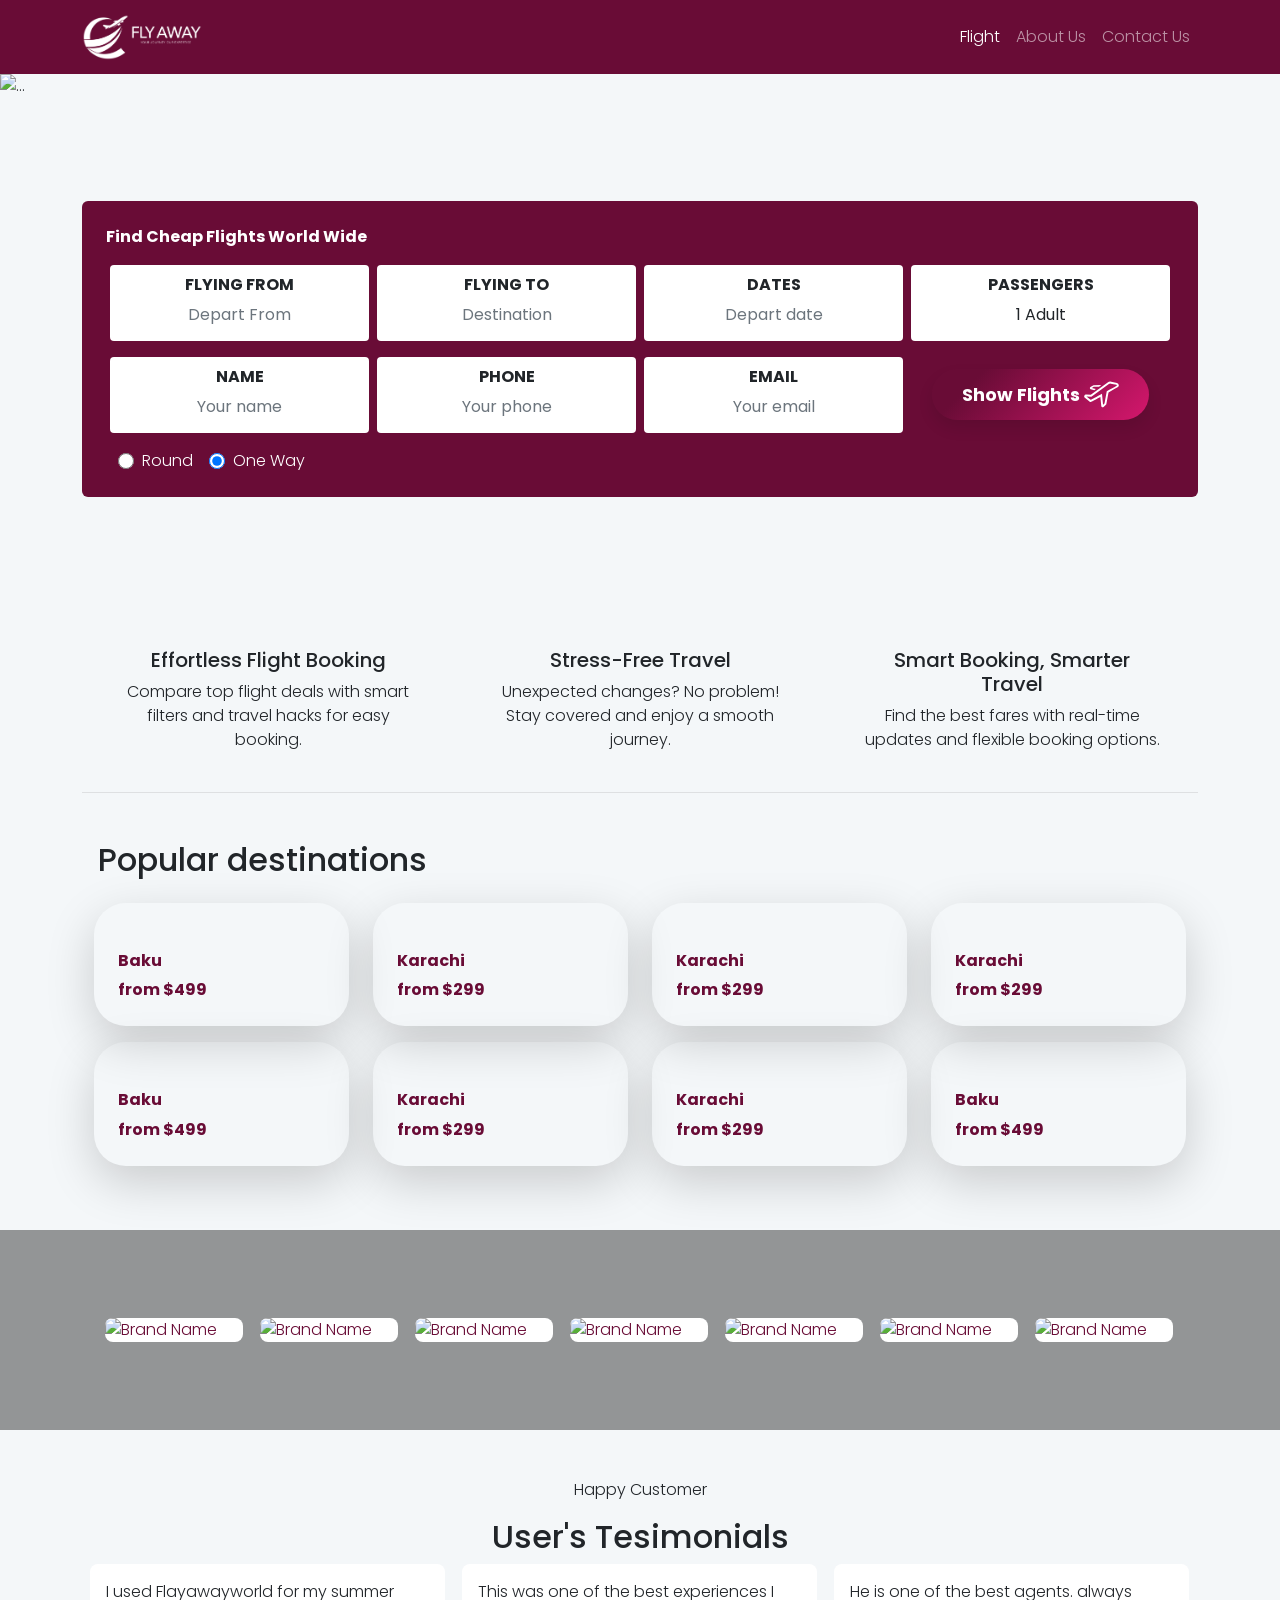
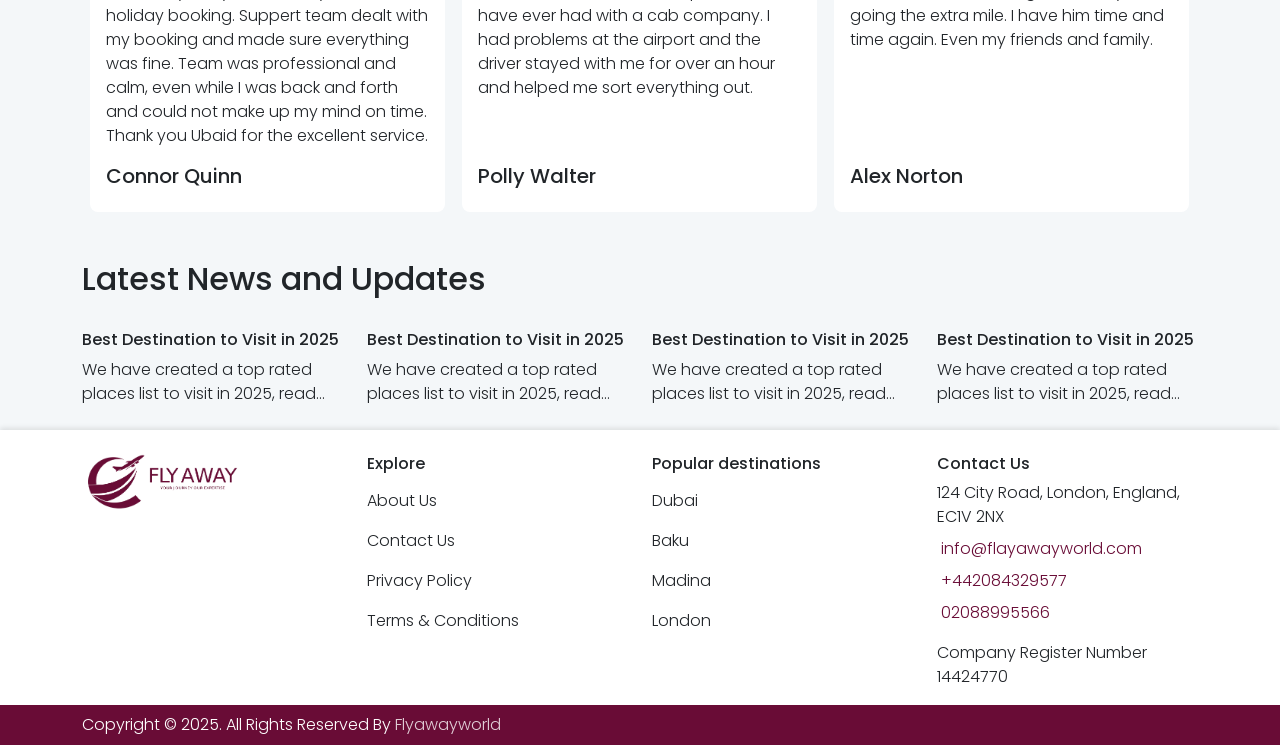
==== flyaway/index.html @ 2d6ff4a3 "changes" ====
<!DOCTYPE html>
<html lang="en">

<head>
    <title>FlayAwayWorld</title>
    <meta charset="utf-8">
    <meta name="viewport" content="width=device-width, initial-scale=1">
    <link rel="preconnect" href="https://fonts.googleapis.com">
    <link rel="preconnect" href="https://fonts.gstatic.com" crossorigin>
    <link rel="shortcut icon" href="front/images/favicon.png" type="image/x-icon">
    <!-- <link
        href="https://fonts.googleapis.com/css2?family=Roboto:ital,wght@0,100;0,300;0,400;0,500;0,700;0,900;1,100;1,300;1,400;1,500;1,700;1,900&display=swap"
        rel="stylesheet"> -->
    <link
        href="https://fonts.googleapis.com/css2?family=Poppins:ital,wght@0,100;0,200;0,300;0,400;0,500;0,600;0,700;0,800;0,900;1,100;1,200;1,300;1,400;1,500;1,600;1,700;1,800;1,900&display=swap"
        rel="stylesheet">
    <link rel="stylesheet" href="front/css/bootstrap.min.css">
    <link rel="stylesheet" href="front/owlcarousel/assets/owl.carousel.min.css">
    <link rel="stylesheet" href="front/owlcarousel/assets/owl.theme.default.min.css">
    <script src="front/js/bootstrap.bundle.min.js"></script>
    <script src="https://ajax.googleapis.com/ajax/libs/jquery/3.6.0/jquery.min.js"></script>
    <script src="front/js/custom.js"></script>
    <script src="https://kit.fontawesome.com/a59ab3dbeb.js" crossorigin="anonymous"></script>
    <link rel="stylesheet" href="front/css/style.css">
</head>

<body>
    <header>
        <div class="container-lg">
            <nav class="navbar navbar-expand-lg navbar-dark">
                <a class="navbar-brand" href="index.html"><img src="front/images/flyaway-filled.png" alt=""
                        class="img-fluid site-logo"></a>
                <button class="navbar-toggler" type="button" data-bs-toggle="collapse"
                    data-bs-target="#navbarSupportedContent" aria-controls="navbarSupportedContent"
                    aria-expanded="false" aria-label="Toggle navigation">
                    <span class="navbar-toggler-icon"></span>
                </button>
                <div class="collapse navbar-collapse" id="navbarSupportedContent">
                    <ul class="navbar-nav ms-auto mb-2 mb-lg-0">
                        <li class="nav-item">
                            <a class="nav-link active" aria-current="page" href="#">Flight</a>
                        </li>
                        <li class="nav-item">
                            <a class="nav-link" href="#">About Us</a>
                        </li>
                        <li class="nav-item">
                            <a class="nav-link" href="#">Contact Us</a>
                        </li>
                </div>
            </nav>
        </div>
    </header>
    <div class="position-relative">
        <div id="carouselHomeHead" class="carousel slide carousel-fade" data-bs-ride="carousel">
            <div class="carousel-inner">
                <div class="carousel-item active" data-bs-interval="1000">
                    <img src="https://www.galaxytravelandtours.co.uk/frontend_assets_new/img/slider/slider_bg03.jpg"
                        class="" alt="...">
                </div>
                <div class="carousel-item" data-bs-interval="1000">
                    <img src="https://www.galaxytravelandtours.co.uk/frontend_assets_new/img/slider/slider_bg01.jpg"
                        class="" alt="...">
                </div>
                <div class="carousel-item" data-bs-interval="1000">
                    <img src="https://www.galaxytravelandtours.co.uk/frontend_assets_new/img/slider/slider_bg03.jpg"
                        class="" alt="...">
                </div>
            </div>
        </div>
        <div class="flightSearch position-absolute">
            <div class="container-lg">
                <div class="flight-searchForm p-md-4 p-2 rounded">
                    <p class="text-white fw-bold">
                        Find Cheap Flights World Wide</p>
                    <form action="" class="mb-0">
                        <div class="row mx-0">
                            <div class="col-md-3 col-sm-6 px-1 mb-3">
                                <div class="form-element py-md-2 p-0 bg-white rounded-1 position-relative">
                                    <label for="" class="text-center fw-bold d-md-block d-none">FLYING FROM
                                    </label>
                                    <input type="text" class="form-control text-center" id="departFrom"
                                        autocomplete="off" placeholder="Depart From">
                                    <div id="departFromlocation"
                                        class="selectLocation position-absolute w-100 p-2 bg-light rounded"
                                        style="display: none;">
                                        <ul class="list-unstyled border mb-0">
                                            <li class="bg-white border-bottom p-1">
                                                London
                                            </li>
                                            <li class="bg-white border-bottom p-1">
                                                London
                                            </li>
                                            <li class="bg-white border-bottom p-1">
                                                London
                                            </li>
                                            <li class="bg-white border-bottom p-1">
                                                London
                                            </li>
                                            <li class="bg-white border-bottom p-1">
                                                London
                                            </li>
                                        </ul>
                                    </div>
                                </div>
                            </div>
                            <div class="col-md-3 col-sm-6 px-1 mb-3">
                                <div class="form-element py-md-2 p-0 bg-white rounded-1 position-relative">
                                    <label for="" class="text-center fw-bold d-md-block d-none">FLYING TO
                                    </label>
                                    <input type="text" class="form-control text-center" id="flyTo" autocomplete="off"
                                        placeholder="Destination">
                                    <div id="flyTolocation"
                                        class="selectLocation position-absolute w-100 p-2 bg-light rounded"
                                        style="display: none;">
                                        <ul class="list-unstyled border mb-0">
                                            <li class="bg-white border-bottom p-1">
                                                London
                                            </li>
                                            <li class="bg-white border-bottom p-1">
                                                London
                                            </li>
                                            <li class="bg-white border-bottom p-1">
                                                London
                                            </li>
                                            <li class="bg-white border-bottom p-1">
                                                London
                                            </li>
                                            <li class="bg-white border-bottom p-1">
                                                London
                                            </li>
                                        </ul>
                                    </div>
                                </div>
                            </div>
                            <div class="col-md-3 col-sm-6 px-1 mb-3">
                                <div class="form-element py-md-2 p-0 bg-white rounded-1">
                                    <label for="" class="text-center fw-bold d-md-block d-none">DATES
                                    </label>
                                    <div class="row mx-0 flex-nowrap">
                                        <div class="col px-1">
                                            <input type="text" id="departDate" onfocus="(this.type='date')"
                                                onblur="(this.type='text')" class="form-control text-center"
                                                placeholder="Depart date">
                                        </div>
                                        <div class="col px-1" id="returnDateContainer" style="display: block;">
                                            <input type="text" id="returnDate" onfocus="(this.type='date')"
                                                onblur="(this.type='text')" class="form-control text-center"
                                                placeholder="Return date">
                                        </div>
                                    </div>
                                </div>
                            </div>
                            <div class="col-md-3 col-sm-6 px-1 mb-3">
                                <div class="form-element py-md-2 p-0 bg-white rounded-1 position-relative pessanger">
                                    <label for="" class="text-center fw-bold d-md-block d-none">PASSENGERS</label>
                                    <input type="text" value="1 Adult" readonly class="form-control text-center"
                                        id="totalPessanger">
                                    <div class="pessangerSelect bg-light position-absolute w-100 p-2"
                                        style="display: none;">
                                        <div class="row mx-0">
                                            <div class="col px-1">
                                                <div class="adultSelect border p-1 bg-white">
                                                    <label for="selectAdult" id="adultLabel">Adult</label>
                                                    <select name="selectAdult" id="selectAdult"
                                                        class="form-select lh-1 p-0">
                                                        <option value="1" selected>1</option>
                                                        <option value="2">2</option>
                                                        <option value="3">3</option>
                                                        <option value="4">4</option>
                                                        <option value="5">5</option>
                                                        <option value="6">6</option>
                                                        <option value="7">7</option>
                                                    </select>
                                                </div>
                                            </div>
                                            <div class="col px-1">
                                                <div class="childSelect border p-1 bg-white">
                                                    <label for="">Child</label>
                                                    <select name="" id="selectChild" class="form-select lh-1 p-0">
                                                        <option value="0" selected>0</option>
                                                        <option value="1">1</option>
                                                        <option value="2">2</option>
                                                        <option value="3">3</option>
                                                        <option value="4">4</option>
                                                        <option value="5">5</option>
                                                        <option value="6">6</option>
                                                    </select>
                                                </div>
                                            </div>
                                            <div class="col px-1">
                                                <div class="infantSelect border p-1 bg-white">
                                                    <label for="">Infant</label>
                                                    <select name="" id="selectInfant" class="form-select lh-1 p-0">
                                                        <option value="0" selected>0</option>
                                                        <option value="1">1</option>
                                                        <option value="2">2</option>
                                                        <option value="3">3</option>
                                                        <option value="4">4</option>
                                                        <option value="5">5</option>
                                                        <option value="6">6</option>
                                                    </select>
                                                </div>
                                            </div>
                                        </div>
                                        <div class="d-flex justify-content-end mt-1">
                                            <button type="button" class="btn btn-info me-1 py-1"
                                                id="setPessanger">Submit</button>
                                            <button type="button" class="btn btn-info py-1"
                                                id="pessangerClose">Cancel</button>
                                        </div>
                                    </div>
                                </div>
                            </div>
                            <div class="col-md-3 col-sm-6 px-1 mb-3">
                                <div class="form-element py-md-2 p-0 bg-white rounded-1">
                                    <label for="" class="text-center fw-bold d-md-block d-none">NAME
                                    </label>
                                    <input type="text" class="form-control text-center" placeholder="Your name">
                                </div>
                            </div>
                            <div class="col-md-3 col-sm-6 px-1 mb-3">
                                <div class="form-element py-md-2 p-0 bg-white rounded-1">
                                    <label for="" class="text-center fw-bold d-md-block d-none">PHONE
                                    </label>
                                    <input type="text" class="form-control text-center" placeholder="Your phone">
                                </div>
                            </div>
                            <div class="col-md-3 col-sm-6 px-1 mb-3">
                                <div class="form-element py-md-2 p-0 bg-white rounded-1">
                                    <label for="" class="text-center fw-bold d-md-block d-none">EMAIL
                                    </label>
                                    <input type="email" class="form-control text-center" placeholder="Your email">
                                </div>
                            </div>
                            <div class="col-md-3 col-sm-6 order-sm-0 order-last">
                                <div
                                    class="form-element d-flex justify-content-center align-items-center h-100 pb-sm-3">
                                    <button type="button" class="btn btn-lg btn-info search-flight-btn">Show Flights
                                        <span class="ms-1">
                                            <svg fill="#ffffff" viewBox="0 0 36 36" width="35" height="35" version="1.1"
                                                preserveAspectRatio="xMidYMid meet" xmlns="http://www.w3.org/2000/svg"
                                                xmlns:xlink="http://www.w3.org/1999/xlink" stroke="#ffffff"
                                                stroke-width="0.00036">
                                                <g id="SVGRepo_bgCarrier" stroke-width="0"></g>
                                                <g id="SVGRepo_tracerCarrier" stroke-linecap="round"
                                                    stroke-linejoin="round">
                                                </g>
                                                <g id="SVGRepo_iconCarrier">
                                                    <title>plane-line</title>
                                                    <path class="clr-i-outline clr-i-outline-path-1"
                                                        d="M35.77,8.16a2.43,2.43,0,0,0-1.9-2L28,4.87a4.5,4.5,0,0,0-3.65.79L7,18.3,2.14,18.1A1.86,1.86,0,0,0,.91,21.41l5,3.93c.6.73,1,.59,10.93-4.82l.93,9.42a1.36,1.36,0,0,0,.85,1.18,1.43,1.43,0,0,0,.54.1,1.54,1.54,0,0,0,1-.41l2.39-2.18a1.52,1.52,0,0,0,.46-.83L25.2,15.9c3.57-2,6.95-3.88,9.36-5.25A2.43,2.43,0,0,0,35.77,8.16Zm-2.2.75c-2.5,1.42-6,3.41-9.76,5.47l-.41.23L21.07,27.28l-1.47,1.34L18.5,17.32,17.17,18C10,22,7.61,23.16,6.79,23.52l-4.3-3.41,5.08.22,18-13.06a2.51,2.51,0,0,1,2-.45l5.85,1.26a.43.43,0,0,1,.35.37A.42.42,0,0,1,33.57,8.91Z">
                                                    </path>
                                                    <path class="clr-i-outline clr-i-outline-path-2"
                                                        d="M7,12.54l3.56,1,1.64-1.19-4-1.16L10,10.09l5.47-.16,2.3-1.67L10,8.5a1.25,1.25,0,0,0-.7.17L6.67,10.2A1.28,1.28,0,0,0,7,12.54Z">
                                                    </path>
                                                    <rect x="0" y="0" width="36" height="36" fill-opacity="0">
                                                    </rect>
                                                </g>
                                            </svg>
                                        </span></button>
                                </div>
                            </div>
                            <div class="col-12 d-flex mb-sm-0 mb-3 justify-content-between">
                                <div class="trip text-white d-flex">
                                    <div class="round me-3">
                                        <input type="radio" name="trip" id="round" value="round">
                                        <label for="round" class="ms-1">Round</label>
                                    </div>
                                    <div class="oneway">
                                        <input type="radio" name="trip" id="oneway" value="oneway" checked>
                                        <label for="oneway" class="ms-1">One Way</label>
                                    </div>
                                </div>
                            </div>
                        </div>
                    </form>
                </div>
            </div>
        </div>
    </div>
    <div class="container-lg">
        <div class="ourValues mb-4">
            <div class="row mx-0 justify-content-center">
                <div class="col-md-4 col-sm-6">
                    <div class="px-4 text-center">
                        <img src="https://images.skypicker.com/?image=https%3A%2F%2Fimages.kiwi.com%2Fsearch%2Fusps%2Ftrust.png%3Fv2&width=320&height=216"
                            alt="" class="img-fluid">
                        <h5>
                            Effortless Flight Booking
                        </h5>
                        <p>
                            Compare top flight deals with smart filters and travel hacks for easy booking.
                        </p>
                    </div>
                </div>
                <div class="col-md-4 col-sm-6">
                    <div class="px-4 text-center">
                        <img src="https://images.skypicker.com/?image=https%3A%2F%2Fimages.kiwi.com%2Fsearch%2Fusps%2Fguarantee.png%3Fv2&width=320&height=216"
                            alt="" class="img-fluid">
                        <h5>
                            Stress-Free Travel
                        </h5>
                        <p>
                            Unexpected changes? No problem! Stay covered and enjoy a smooth journey.
                        </p>
                    </div>
                </div>
                <div class="col-md-4 col-sm-6">
                    <div class="px-4 text-center">
                        <img src="https://images.skypicker.com/?image=https%3A%2F%2Fimages.kiwi.com%2Fsearch%2Fusps%2Ftrust.png%3Fv2&width=320&height=216"
                            alt="" class="img-fluid">
                        <h5>
                            Smart Booking, Smarter Travel
                        </h5>
                        <p>
                            Find the best fares with real-time updates and flexible booking options.
                        </p>
                    </div>
                </div>

            </div>
        </div>
        <hr class="dividor">
        <div class="popularDest my-5">
            <h2 class="mb-4 ms-3">
                Popular destinations
            </h2>
            <div class="row mx-0">
                <div class="col-md-3 mb-3">
                    <a href="">
                        <div class="popularDestCard shadow-lg rounded-5 p-2">
                            <div class="popularCardInner">
                                <div class="">
                                    <img src="https://www.kayak.com/rimg/dimg/4d/5a/a25ec4ac-city-33415-16510f7e605.jpg?crop=true&height=512"
                                        alt="" class="img-fluid rounded-5">
                                </div>
                                <div class="destName m-3 d-flex justify-content-between align-items-center">
                                    <div>
                                        <h6 class="fw-bold">
                                            Baku
                                        </h6>
                                        <div class="fromFare fw-bold">
                                            <span>
                                                from $499
                                            </span>
                                        </div>
                                    </div>
                                    <span>
                                        <i class="fa-classic fa-solid fa-chevron-right fa-fw"></i>
                                    </span>
                                </div>
                            </div>
                        </div>
                    </a>
                </div>
                <div class="col-md-3 mb-3">
                    <a href="">
                        <div class="popularDestCard shadow-lg rounded-5 p-2">
                            <div class="popularCardInner">
                                <div class="">
                                    <img src="https://www.kayak.com/rimg/dimg/29/6a/9511b05e-city-10828-1655c9680af.jpg?crop=true&height=512"
                                        alt="" class="img-fluid rounded-5">
                                </div>
                                <div class="destName m-3 d-flex justify-content-between align-items-center">
                                    <div>
                                        <h6 class="fw-bold">
                                            Karachi
                                        </h6>
                                        <div class="fromFare fw-bold">
                                            <span>
                                                from $299
                                            </span>
                                        </div>
                                    </div>
                                    <span>
                                        <i class="fa-classic fa-solid fa-chevron-right fa-fw"></i>
                                    </span>
                                </div>
                            </div>
                        </div>
                    </a>
                </div>
                <div class="col-md-3 mb-3">
                    <a href="">
                        <div class="popularDestCard shadow-lg rounded-5 p-2">
                            <div class="popularCardInner">
                                <div class="">
                                    <img src="https://www.kayak.com/rimg/dimg/29/6a/9511b05e-city-10828-1655c9680af.jpg?crop=true&height=512"
                                        alt="" class="img-fluid rounded-5">
                                </div>
                                <div class="destName m-3 d-flex justify-content-between align-items-center">
                                    <div>
                                        <h6 class="fw-bold">
                                            Karachi
                                        </h6>
                                        <div class="fromFare fw-bold">
                                            <span>
                                                from $299
                                            </span>
                                        </div>
                                    </div>
                                    <span>
                                        <i class="fa-classic fa-solid fa-chevron-right fa-fw"></i>
                                    </span>
                                </div>
                            </div>
                        </div>
                    </a>
                </div>
                <div class="col-md-3 mb-3">
                    <a href="">
                        <div class="popularDestCard shadow-lg rounded-5 p-2">
                            <div class="popularCardInner">
                                <div class="">
                                    <img src="https://www.kayak.com/rimg/dimg/29/6a/9511b05e-city-10828-1655c9680af.jpg?crop=true&height=512"
                                        alt="" class="img-fluid rounded-5">
                                </div>
                                <div class="destName m-3 d-flex justify-content-between align-items-center">
                                    <div>
                                        <h6 class="fw-bold">
                                            Karachi
                                        </h6>
                                        <div class="fromFare fw-bold">
                                            <span>
                                                from $299
                                            </span>
                                        </div>
                                    </div>
                                    <span>
                                        <i class="fa-classic fa-solid fa-chevron-right fa-fw"></i>
                                    </span>
                                </div>
                            </div>
                        </div>
                    </a>
                </div>
                <div class="col-md-3 mb-3">
                    <a href="">
                        <div class="popularDestCard shadow-lg rounded-5 p-2">
                            <div class="popularCardInner">
                                <div class="">
                                    <img src="https://www.kayak.com/rimg/dimg/4d/5a/a25ec4ac-city-33415-16510f7e605.jpg?crop=true&height=512"
                                        alt="" class="img-fluid rounded-5">
                                </div>
                                <div class="destName m-3 d-flex justify-content-between align-items-center">
                                    <div>
                                        <h6 class="fw-bold">
                                            Baku
                                        </h6>
                                        <div class="fromFare fw-bold">
                                            <span>
                                                from $499
                                            </span>
                                        </div>
                                    </div>
                                    <span>
                                        <i class="fa-classic fa-solid fa-chevron-right fa-fw"></i>
                                    </span>
                                </div>
                            </div>
                        </div>
                    </a>
                </div>
                <div class="col-md-3 mb-3">
                    <a href="">
                        <div class="popularDestCard shadow-lg rounded-5 p-2">
                            <div class="popularCardInner">
                                <div class="">
                                    <img src="https://www.kayak.com/rimg/dimg/29/6a/9511b05e-city-10828-1655c9680af.jpg?crop=true&height=512"
                                        alt="" class="img-fluid rounded-5">
                                </div>
                                <div class="destName m-3 d-flex justify-content-between align-items-center">
                                    <div>
                                        <h6 class="fw-bold">
                                            Karachi
                                        </h6>
                                        <div class="fromFare fw-bold">
                                            <span>
                                                from $299
                                            </span>
                                        </div>
                                    </div>
                                    <span>
                                        <i class="fa-classic fa-solid fa-chevron-right fa-fw"></i>
                                    </span>
                                </div>
                            </div>
                        </div>
                    </a>
                </div>
                <div class="col-md-3 mb-3">
                    <a href="">
                        <div class="popularDestCard shadow-lg rounded-5 p-2">
                            <div class="popularCardInner">
                                <div class="">
                                    <img src="https://www.kayak.com/rimg/dimg/29/6a/9511b05e-city-10828-1655c9680af.jpg?crop=true&height=512"
                                        alt="" class="img-fluid rounded-5">
                                </div>
                                <div class="destName m-3 d-flex justify-content-between align-items-center">
                                    <div>
                                        <h6 class="fw-bold">
                                            Karachi
                                        </h6>
                                        <div class="fromFare fw-bold">
                                            <span>
                                                from $299
                                            </span>
                                        </div>
                                    </div>
                                    <span>
                                        <i class="fa-classic fa-solid fa-chevron-right fa-fw"></i>
                                    </span>
                                </div>
                            </div>
                        </div>
                    </a>
                </div>
                <div class="col-md-3 mb-3">
                    <a href="">
                        <div class="popularDestCard shadow-lg rounded-5 p-2">
                            <div class="popularCardInner">
                                <div class="">
                                    <img src="https://www.kayak.com/rimg/dimg/4d/5a/a25ec4ac-city-33415-16510f7e605.jpg?crop=true&height=512"
                                        alt="" class="img-fluid rounded-5">
                                </div>
                                <div class="destName m-3 d-flex justify-content-between align-items-center">
                                    <div>
                                        <h6 class="fw-bold">
                                            Baku
                                        </h6>
                                        <div class="fromFare fw-bold">
                                            <span>
                                                from $499
                                            </span>
                                        </div>
                                    </div>
                                    <span>
                                        <i class="fa-classic fa-solid fa-chevron-right fa-fw"></i>
                                    </span>
                                </div>
                            </div>
                        </div>
                    </a>
                </div>
            </div>
        </div>
    </div>
    <div class="topAirlines position-relative"
        style="background: url('https://www.galaxytravelandtours.co.uk/frontend_assets_new/img/bg/brand_bg.jpg') no-repeat center center;">
        <div class="overlay">
        </div>
        <div class="container-lg">
            <div id="airlineSlider" class="my-md-4 my-3">
                <div class="">
                    <div class="airline-slider owl-carousel d-flex flex-nowrap p-3">
                        <div class="airlineSlider-card mx-2">
                            <div class="airlineSlider-card-inner bg-white rounded-3">
                                <a href="javascript:;">
                                    <img src="https://www.galaxytravelandtours.co.uk/frontend_assets_new/img/brand/brand_img02.png"
                                        class="img-fluid rounded-3" alt="Brand Name">
                                </a>
                            </div>
                        </div>
                        <div class="airlineSlider-card mx-2">
                            <div class="airlineSlider-card-inner bg-white rounded-3">
                                <a href="javascript:;">
                                    <img src="https://www.galaxytravelandtours.co.uk/frontend_assets_new/img/brand/brand_img01.png"
                                        class="img-fluid rounded-3" alt="Brand Name">
                                </a>
                            </div>
                        </div>
                        <div class="airlineSlider-card mx-2">
                            <div class="airlineSlider-card-inner bg-white rounded-3">
                                <a href="javascript:;">
                                    <img src="https://www.galaxytravelandtours.co.uk/frontend_assets_new/img/brand/brand_img02.png"
                                        class="img-fluid rounded-3" alt="Brand Name">
                                </a>
                            </div>
                        </div>
                        <div class="airlineSlider-card mx-2">
                            <div class="airlineSlider-card-inner bg-white rounded-3">
                                <a href="javascript:;">
                                    <img src="https://www.galaxytravelandtours.co.uk/frontend_assets_new/img/brand/brand_img01.png"
                                        class="img-fluid rounded-3" alt="Brand Name">
                                </a>
                            </div>
                        </div>
                        <div class="airlineSlider-card mx-2">
                            <div class="airlineSlider-card-inner bg-white rounded-3">
                                <a href="javascript:;">
                                    <img src="https://www.galaxytravelandtours.co.uk/frontend_assets_new/img/brand/brand_img03.png"
                                        class="img-fluid rounded-3" alt="Brand Name">
                                </a>
                            </div>
                        </div>
                        <div class="airlineSlider-card mx-2">
                            <div class="airlineSlider-card-inner bg-white rounded-3">
                                <a href="javascript:;">
                                    <img src="https://www.galaxytravelandtours.co.uk/frontend_assets_new/img/brand/brand_img05.png"
                                        class="img-fluid rounded-3" alt="Brand Name">
                                </a>
                            </div>
                        </div>
                        <div class="airlineSlider-card mx-2">
                            <div class="airlineSlider-card-inner bg-white rounded-3">
                                <a href="javascript:;">
                                    <img src="https://www.galaxytravelandtours.co.uk/frontend_assets_new/img/brand/brand_img03.png"
                                        class="img-fluid rounded-3" alt="Brand Name">
                                </a>
                            </div>
                        </div>
                        <div class="airlineSlider-card mx-2">
                            <div class="airlineSlider-card-inner bg-white rounded-3">
                                <a href="javascript:;">
                                    <img src="https://www.galaxytravelandtours.co.uk/frontend_assets_new/img/brand/brand_img05.png"
                                        class="img-fluid rounded-3" alt="Brand Name">
                                </a>
                            </div>
                        </div>
                        <div class="airlineSlider-card mx-2">
                            <div class="airlineSlider-card-inner bg-white rounded-3">
                                <a href="javascript:;">
                                    <img src="https://www.galaxytravelandtours.co.uk/frontend_assets_new/img/brand/brand_img03.png"
                                        class="img-fluid rounded-3" alt="Brand Name">
                                </a>
                            </div>
                        </div>
                        <div class="airlineSlider-card mx-2">
                            <div class="airlineSlider-card-inner bg-white rounded-3">
                                <a href="javascript:;">
                                    <img src="https://www.galaxytravelandtours.co.uk/frontend_assets_new/img/brand/brand_img05.png"
                                        class="img-fluid rounded-3" alt="Brand Name">
                                </a>
                            </div>
                        </div>
                        <div class="airlineSlider-card mx-2">
                            <div class="airlineSlider-card-inner bg-white rounded-3">
                                <a href="javascript:;">
                                    <img src="https://www.galaxytravelandtours.co.uk/frontend_assets_new/img/brand/brand_img04.png"
                                        class="img-fluid rounded-3" alt="Brand Name">
                                </a>
                            </div>
                        </div>
                        <div class="airlineSlider-card mx-2">
                            <div class="airlineSlider-card-inner bg-white rounded-3">
                                <a href="javascript:;">
                                    <img src="https://www.galaxytravelandtours.co.uk/frontend_assets_new/img/brand/brand_img05.png"
                                        class="img-fluid rounded-3" alt="Brand Name">
                                </a>
                            </div>
                        </div>
                        <div class="airlineSlider-card mx-2">
                            <div class="airlineSlider-card-inner bg-white rounded-3">
                                <a href="javascript:;">
                                    <img src="https://www.galaxytravelandtours.co.uk/frontend_assets_new/img/brand/brand_img04.png"
                                        class="img-fluid rounded-3" alt="Brand Name">
                                </a>
                            </div>
                        </div>
                        <div class="airlineSlider-card mx-2">
                            <div class="airlineSlider-card-inner bg-white rounded-3">
                                <a href="javascript:;">
                                    <img src="https://www.galaxytravelandtours.co.uk/frontend_assets_new/img/brand/brand_img05.png"
                                        class="img-fluid rounded-3" alt="Brand Name">
                                </a>
                            </div>
                        </div>
                        <div class="airlineSlider-card mx-2">
                            <div class="airlineSlider-card-inner bg-white rounded-3">
                                <a href="javascript:;">
                                    <img src="https://www.galaxytravelandtours.co.uk/frontend_assets_new/img/brand/brand_img04.png"
                                        class="img-fluid rounded-3" alt="Brand Name">
                                </a>
                            </div>
                        </div>
                    </div>
                </div>
            </div>
        </div>
    </div>
    <div class="reviews my-5">
        <div class="container-lg">
            <div class="text-center">
                <p>Happy Customer</p>
                <h2>
                    User's Tesimonials
                </h2>
            </div>
            <div class="testimonial-slider owl-carousel owl-theme">
                <div class="testimoniaSlider-card mx-2">
                    <div class="testimonialSlider-card-inner p-3 bg-white rounded-3">
                        <div class="h-100">
                            <p>
                                I used Flayawayworld for my summer holiday booking. Suppert team dealt with my booking
                                and made sure everything was fine. Team was professional and calm, even while I was back
                                and forth and could not make up my mind on time.
                                Thank you Ubaid for the excellent service.
                            </p>
                            <h5>
                                Connor Quinn
                            </h5>
                        </div>
                    </div>
                </div>
                <div class="testimoniaSlider-card mx-2">
                    <div class="testimonialSlider-card-inner p-3 bg-white rounded-3">
                        <div class="h-100">
                            <p>
                                This was one of the best experiences I have ever had with a cab company. I had problems
                                at the airport and the driver stayed with me for over an hour and helped me sort
                                everything out.
                            </p>
                            <h5>
                                Polly Walter
                            </h5>
                        </div>
                    </div>
                </div>
                <div class="testimoniaSlider-card mx-2">
                    <div class="testimonialSlider-card-inner p-3 bg-white rounded-3">
                        <div class="h-100">
                            <p>
                                He is one of the best agents. always going the extra mile. I have him time and time
                                again. Even my friends and family.
                            </p>
                            <h5>
                                Alex Norton
                            </h5>
                        </div>
                    </div>
                </div>
            </div>
        </div>
    </div>
    <div class="blogs mt-5 mb-2">
        <div class="container-lg">
            <h2>
                Latest News and Updates
            </h2>
            <div class="row">
                <div class="col-md-3 col-sm-6">
                    <div class="blog-card">
                        <div class="blog-card-inner">
                            <div class="feature-img-sm"><img
                                    src="https://www.kayak.com/rimg/dimg/29/6a/9511b05e-city-10828-1655c9680af.jpg?crop=true&height=512"
                                    alt="" class="img-fluid mb-2"></div>
                            <div>
                                <h6>
                                    Best Destination to Visit in 2025
                                </h6>
                                <p class="blog-summery">
                                    We have created a top rated places list to visit in 2025, read the complete blog and
                                    plan your next holiday tour.
                                </p>
                            </div>
                        </div>
                    </div>
                </div>
                <div class="col-md-3 col-sm-6">
                    <div class="blog-card">
                        <div class="blog-card-inner">
                            <div class="feature-img-sm"><img
                                    src="https://www.kayak.com/rimg/dimg/29/6a/9511b05e-city-10828-1655c9680af.jpg?crop=true&height=512"
                                    alt="" class="img-fluid mb-2"></div>
                            <div>
                                <h6>
                                    Best Destination to Visit in 2025
                                </h6>
                                <p class="blog-summery">
                                    We have created a top rated places list to visit in 2025, read the complete blog and
                                    plan your next holiday tour.
                                </p>
                            </div>
                        </div>
                    </div>
                </div>
                <div class="col-md-3 col-sm-6">
                    <div class="blog-card">
                        <div class="blog-card-inner">
                            <div class="feature-img-sm"><img
                                    src="https://www.kayak.com/rimg/dimg/29/6a/9511b05e-city-10828-1655c9680af.jpg?crop=true&height=512"
                                    alt="" class="img-fluid mb-2"></div>
                            <div>
                                <h6>
                                    Best Destination to Visit in 2025
                                </h6>
                                <p class="blog-summery">
                                    We have created a top rated places list to visit in 2025, read the complete blog and
                                    plan your next holiday tour.
                                </p>
                            </div>
                        </div>
                    </div>
                </div>
                <div class="col-md-3 col-sm-6">
                    <div class="blog-card">
                        <div class="blog-card-inner">
                            <div class="feature-img-sm"><img
                                    src="https://www.kayak.com/rimg/dimg/29/6a/9511b05e-city-10828-1655c9680af.jpg?crop=true&height=512"
                                    alt="" class="img-fluid mb-2"></div>
                            <div>
                                <h6>
                                    Best Destination to Visit in 2025
                                </h6>
                                <p class="blog-summery">
                                    We have created a top rated places list to visit in 2025, read the complete blog and
                                    plan your next holiday tour.
                                </p>
                            </div>
                        </div>
                    </div>
                </div>
            </div>
        </div>
    </div>
    <footer class="pt-4">
        <div class="container-lg">
            <div class="row">
                <div class="col-md-3 col-sm-6">
                    <div class="footerItem">
                        <div class="footLogo mb-4">
                            <img src="front/images/FlyAwayLogo.png" alt="" class="img-fluid">
                        </div>
                        <!-- <div class="about">
                            <p>
                                Flyawayworld Travels is a renowned name in the travel industry, dedicated to providing
                                exceptional service and customer satisfaction. Our priority is to ensure that every
                                traveler enjoys a seamless experience with top-quality service. We offer affordable
                                flight tickets with a **100% price guarantee**, ensuring the best value for our
                                customers. Our professional agents are committed to assisting travelers with care,
                                making every journey smooth and enjoyable. Your satisfaction is our ultimate goal!
                            </p>
                        </div> -->
                        <div class="socialLinks d-flex gap-2">
                            <a href="" class="socialIcon instaIcon"><i class="fa-brands fa-instagram fa-fw"></i></a>
                            <a href="" class="socialIcon xIcon"><i class="fa-brands fa-x-twitter"></i></a>
                            <a href="" class="socialIcon fbIcon"><i class="fa-brands fa-facebook"></i></a>
                            <a href="" class="socialIcon linkedinIcon"><i class="fa-brands fa-linkedin"></i></a>
                        </div>
                    </div>
                </div>
                <div class="col-md-3 col-sm-6">
                    <div class="footerItem">
                        <h6>
                            Explore
                        </h6>
                        <ul class="list-unstyled">
                            <li class="nav-item py-2">
                                <a href="" class="nav-link">About Us</a>
                            </li>
                            <li class="nav-item py-2">
                                <a href="" class="nav-link">Contact Us</a>
                            </li>
                            <li class="nav-item py-2">
                                <a href="" class="nav-link">Privacy Policy</a>
                            </li>
                            <li class="nav-item py-2">
                                <a href="" class="nav-link">Terms & Conditions</a>
                            </li>
                        </ul>
                    </div>
                </div>
                <div class="col-md-3 col-sm-6">
                    <div class="footerItem">
                        <h6>
                            Popular destinations
                        </h6>
                        <ul class="list-unstyled">
                            <li class="nav-item py-2">
                                <a href="" class="nav-link">Dubai</a>
                            </li>
                            <li class="nav-item py-2">
                                <a href="" class="nav-link">Baku</a>
                            </li>
                            <li class="nav-item py-2">
                                <a href="" class="nav-link">Madina</a>
                            </li>
                            <li class="nav-item py-2">
                                <a href="" class="nav-link">London</a>
                            </li>
                        </ul>
                    </div>
                </div>
                <div class="col-md-3 col-sm-6">
                    <div class="footerItem">
                        <h6>
                            Contact Us
                        </h6>
                        <address class="d-flex flex-column gap-2">
                            <span>124 City Road, London, England, EC1V 2NX<br></span>
                            <span>
                                <a href="mailto:info@flayawayworld.com" class="d-flex gap-1"><span><i
                                            class="fa-solid fa-envelope"></i></span>info@flayawayworld.com</a>
                            </span>
                            <span><a href="tel:+442084329577" class="d-flex gap-1"><span><i class="fa fa-phone"
                                            aria-hidden="true"></i></span>+442084329577</a></span>
                            <span><a href="https://api.whatsapp.com/send/?phone=02088995566&text=Deal+in+all+kind+of+Travel+Services.&type=phone_number&app_absent=0"
                                    class="d-flex gap-1"><span><i
                                            class="fa-brands fa-whatsapp"></i></span>02088995566</a></span>
                        </address>
                        <p>Company Register Number 14424770</p>
                    </div>
                </div>
            </div>
        </div>
        <div class="py-2 disc">
            <div class="container-lg">
                <p class="text-white mb-0">
                    Copyright © 2025. All Rights Reserved By <a href="" class=""
                        style="color: rgb(255, 255, 255, .8)">Flyawayworld</a>
                </p>
            </div>
        </div>
        <script src="https://ajax.googleapis.com/ajax/libs/jquery/3.6.0/jquery.min.js"></script>
        <script src="front/owlcarousel/owl.carousel.min.js"></script>
    </footer>
</body>
---- flyaway/front/css/style.css ----
body {
    font-family: "Poppins", sans-serif;
    /* font-family: "Roboto", sans-serif; */
    background-color: #f4f7f9;
    font-weight: 300;
}
:root{
    --primaryColor: rgb(105, 12, 54);
    --primaryHover: rgb(78, 9, 40);
    --btnGradient: linear-gradient(135deg, rgb(105, 12, 54) 20%, rgb(213, 23 ,109));
    --btnGradientHover: linear-gradient(135deg, rgb(213, 23 ,109)20%, rgb(105, 12, 54));
}
a {
    text-decoration: none;
    color: var(--primaryColor)
}
a:hover{
    color: #000;
}
header{
    background-color: var(--primaryColor);
}
.site-logo{
    width: 120px;
}
.flight-searchForm{
    background-color: var(--primaryColor);
}
.form-element input,
.form-element select {
    border: none;
    outline: none;
}

.form-element input:focus,
.form-element select:focus {
    outline: none !important;
    border: none !important;
    box-shadow: none;
}

.pessangerSelect,
.selectLocation {
    left: .3rem;
    z-index: 1;
}

.selectLocation ul li:hover {
    background-color: #0dcaf0 !important;
}

.trip input[type=radio] {
    width: 1rem;
    height: 1rem;
    vertical-align: middle;
}
#carouselHomeHead .carousel-item{
    min-height: 550px;
}
 .carousel-item img{
    object-position: right;
 }
.flightSearch{
    top: 50%;
    left: 50%;
    transform: translate(-50%, -50%);
    z-index: 999;
    width: 100%;
}
.search-flight-btn {
    background: var(--btnGradient);
    border: none;
    color: #fff;
    padding: 8px 30px;
    font-size: 18px;
    font-weight: bold;
    border-radius: 50px;
    display: flex;
    align-items: center;
    transition: all 0.3s ease;
    box-shadow: 0 8px 15px rgba(0, 0, 0, 0.1);
    cursor: pointer;
}
.search-flight-btn:hover {
    background: var(--btnGradientHover);
    box-shadow: 0 15px 20px rgba(0, 0, 0, 0.3);
    transform: translateY(-2px);
    color: #fff;
}
.search-flight-btn svg {
    transition: all 0.3s ease;
}
.search-flight-btn:hover svg {
    transform: translateX(5px);
}
.popularDestCard{
    scale: 1;
    transition: all 0.5s linear;
}
.popularDestCard:hover{
    scale: 1.06;
}
.sortBtn {
    flex: 0 0 33.33%;
    text-align: left;
    padding: .7rem 1.5rem;
    border: navajowhite;
    outline: navajowhite;
    background: transparent;
    font-weight: 600;
}

.sortBtn.active {
    border-bottom: 3px solid var(--primaryColor);
    color: var(--primaryColor);
}

.sortBtn:first-child.active {
    border-end-start-radius: .5rem;
}

.sortBtn:last-child.active {
    border-end-end-radius: .5rem;
}
.dividor{
    color: #9b9b9b;
}
.flightCard hr {
    height: 2px;
    width: 100%;
}

.operator .duration {
    font-size: 13px;
    background-color: #f4f7f9;
    font-weight: 500;
    height: 24px;
    border-radius: 12px;
}

.bookBtn {
    background: var(--btnGradient);
    color: #fff;
    border: none;
    width: 100%;
    border-radius: .3rem;
    transition: background 5s linear;
}

.bookBtn.whatsAppBtn {
    color: rgb(105, 12, 54);
    background: #fff;
    border: 2px solid rgb(105, 12, 54);
}

.bookBtn:hover {
    background: var(--btnGradientHover);
}

.bookBtn.whatsAppBtn:hover {
    color: var(--primaryHover);
    background: #fff;
    border-color: var(--primaryHover);
}

/* .operatorLogo:has(img:nth-child(2)) img:first-child {
  
} */
.operatorLogo div {
    width: 26px;
    height: 26px;
    background-color: #fff;
    border-color: #e3e3e37d !important;
    overflow: hidden;
}

.operatorLogo div:not(:first-child) {
    margin-inline-start: -10px;
}

.stop p {
    border-bottom-style: dotted !important;
}

.flightDetailBtn {
    border-top-style: dotted !important;
}

.flightDetail button {
    font-weight: 300;
}

.separator {
    border-style: dotted;
}

.modal-logo {
    width: 24px;
    height: 24px;
}

.modal-logo img {
    border-radius: 50%;
}

.aLine {
    background-color: #f4f7f9;
    border-radius: 12px;
}

.dot {
    width: 20px;
    display: flex;
    justify-content: center;
    align-items: center;
}

.dot-icon {
    display: block;
    width: 8px;
    height: 8px;
    background: #6c757d;
    border-radius: 50%;
    position: relative;
    overflow: visible;
}

.dot-icon::after {
    position: absolute;
    content: "";
    width: 2px;
    height: 40px;
    background: #6c757d;
    z-index: 1;
    left: 50%;
    transform: translateX(-50%);
}

.dot-up::after {
    bottom: 0;
}

.dot-icon .fa-circle {
    font-size: .5rem;
    display: none;
}

.w-90px {
    width: 90px;
}

.plane-icon i {
    rotate: 90deg;
}

.my-shadow {
    box-shadow: 0 3px 1px -2px #00000033, 0 2px 2px 0 #00000024, 0 1px 5px 0 #0000001f !important;
}

.layoverDetail {
    margin-left: 90px;
}

.sideFilter:not(:last-child) {
    border-bottom: 1px solid rgb(223, 223, 223);
}

.filterLabel {
    display: block;
    position: relative;
    padding-left: 27px;
    margin-bottom: 12px;
    cursor: pointer;
    -webkit-user-select: none;
    -moz-user-select: none;
    -ms-user-select: none;
    user-select: none;
    font-weight: 400;
}

/* Hide the browser's default radio button */
.filterLabel input {
    position: absolute;
    opacity: 0;
    cursor: pointer;
}

/* Create a custom radio button */
.checkmark {
    position: absolute;
    height: 20px;
    width: 20px;
    top: 50%;
    left: 0;
    transform: translateY(-50%);
    background-color: #fff;
    border: 1px solid rgb(192, 191, 191);
}

input[type="radio"]~.checkmark {
    border-radius: 50%;
}

/* When the radio button is checked, add a blue background */
.filterLabel input:checked~.checkmark {
    border: 2px solid #0072c8;
}

/* Create the indicator (the dot/circle - hidden when not checked) */
.checkmark:after {
    content: "";
    position: absolute;
    display: none;
}

/* Show the indicator (dot/circle) when checked */
.filterLabel input:checked~.checkmark:after {
    display: flex;
    align-items: center;
    justify-content: center;
}

/* Style the indicator (dot/circle) */
.filterLabel input[type="radio"]~.checkmark:after {
    top: 50%;
    left: 50%;
    transform: translate(-50%, -50%);
    width: 10px;
    height: 10px;
    border-radius: 50%;
    background: #0072c8;
}

input[type="checkbox"]~.checkmark {
    border-radius: 2px;
}

.filterLabel input[type="checkbox"]~.checkmark:after {
    content: "\2713";
    color: #fff;
    top: 50%;
    left: 50%;
    width: 100%;
    height: 100%;
    transform: translate(-50%, -50%);
    background-color: #0072c8;
}
footer{
    background-color: #fff;
    box-shadow: 0px -2px 5px rgba(0, 0, 0, 0.1);
}
.footLogo{
    width: 160px;
}
.f-lg {
    font-size: 1.5rem;
    font-weight: 500;
}
.socialIcon{
    color: var(--primaryColor);
    font-size: 1.5rem;
}
.disc{
    background-color: var(--primaryColor);
}
.topAirlines{
    padding: 3rem 0;
}
.overlay {
    position: absolute;
    top: 0;
    left: 0;
    width: 100%;
    height: 100%;
    background: rgb(0, 0, 0, .4);
}
.owl-carousel .owl-stage{display: flex;}
.testimoniaSlider-card {
    display: flex;
    flex: 1 0 auto;
    height: 100%;
}
.testimonialSlider-card-inner > div{
    position: relative;
    overflow: hidden;
    /* margin-bottom: 80px; *//*This is optional*/
    display: flex;
    flex-direction: column;
    justify-content: space-between;
}
.blog-summery{
    display: -webkit-box;
    -webkit-box-orient: vertical;
    line-clamp: 2;
    -webkit-line-clamp: 2;
    overflow: hidden;
}
@media screen and (max-width: 768px) {
    .sortBtn {
        padding: .5rem 1rem;
    }

    .f-lg {
        font-size: 1.3rem;
    }
}

@media screen and (max-width: 480px) {
    .sortBtn {
        padding: .4rem;
        font-weight: 500;
        position: relative;
    }

    .sortBtn>div {
        font-size: .8rem;
    }

    .f-lg {
        font-size: 1.1rem;
    }
}
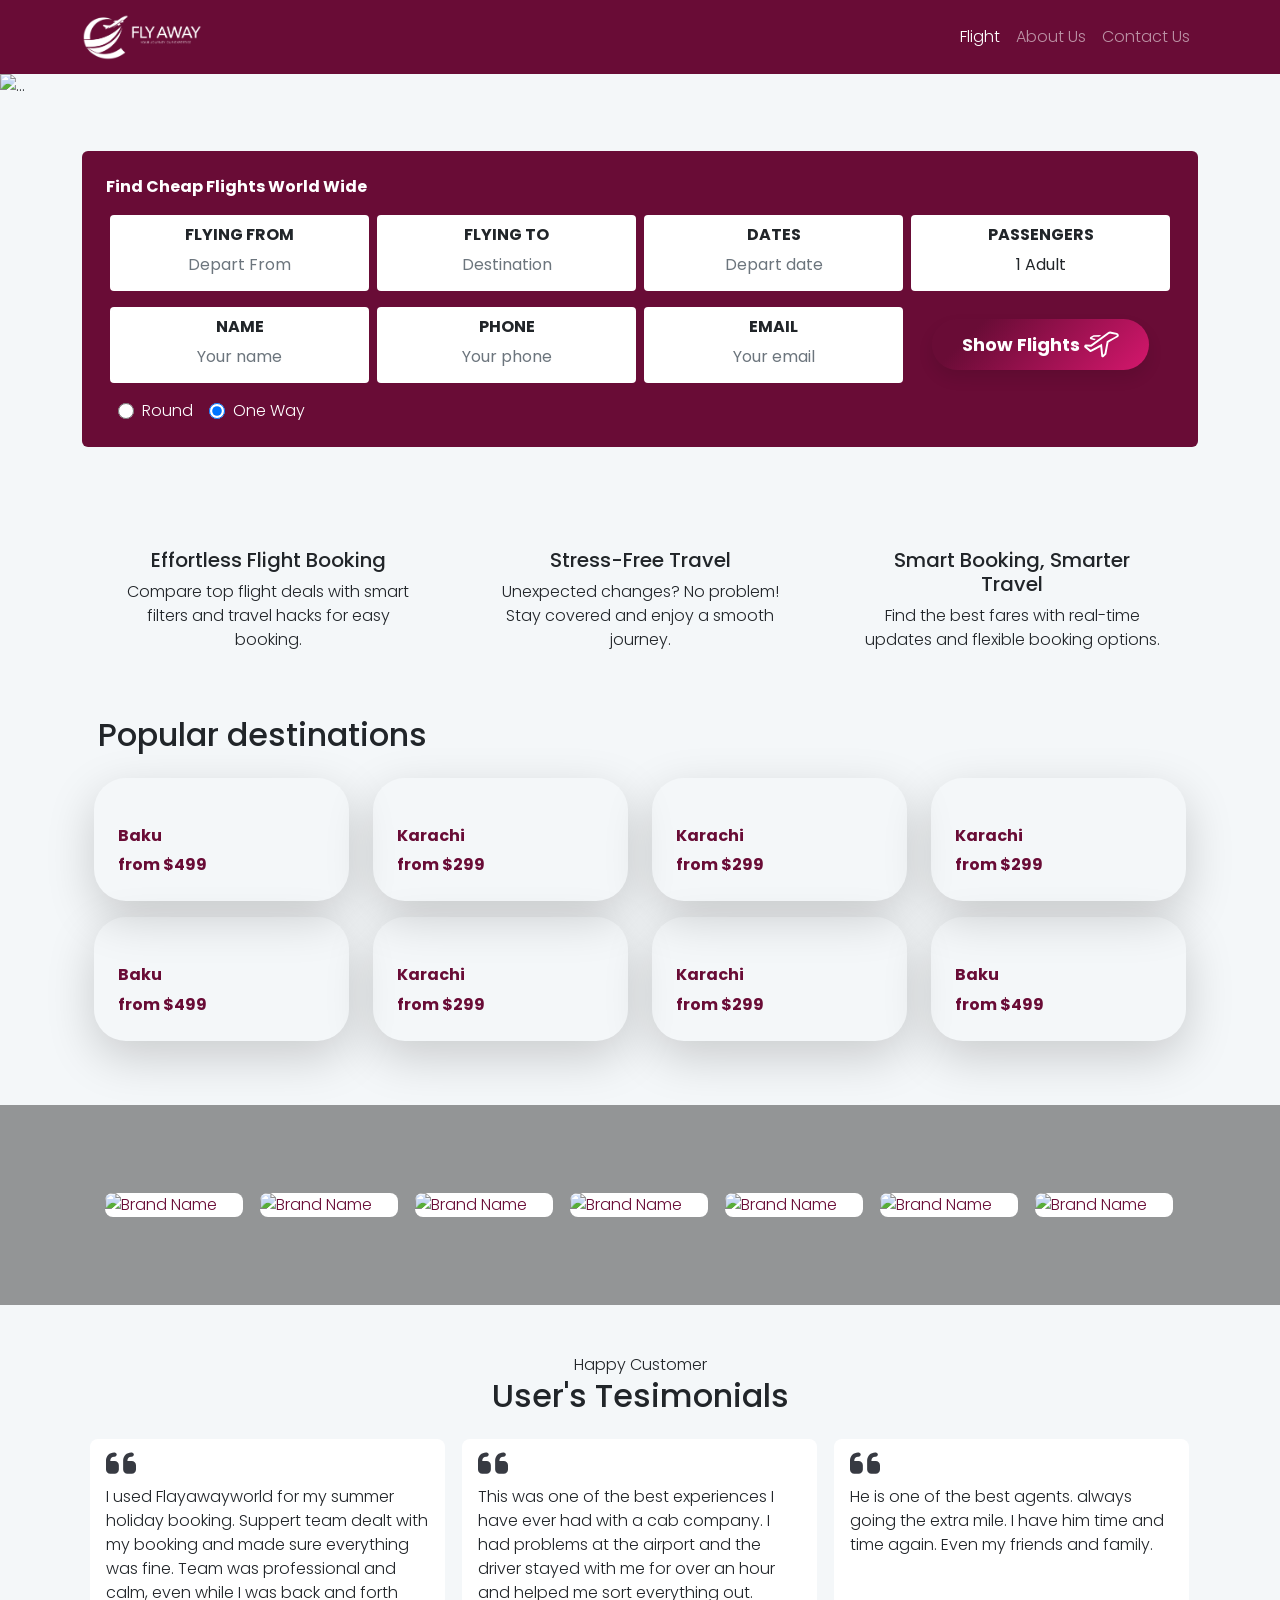
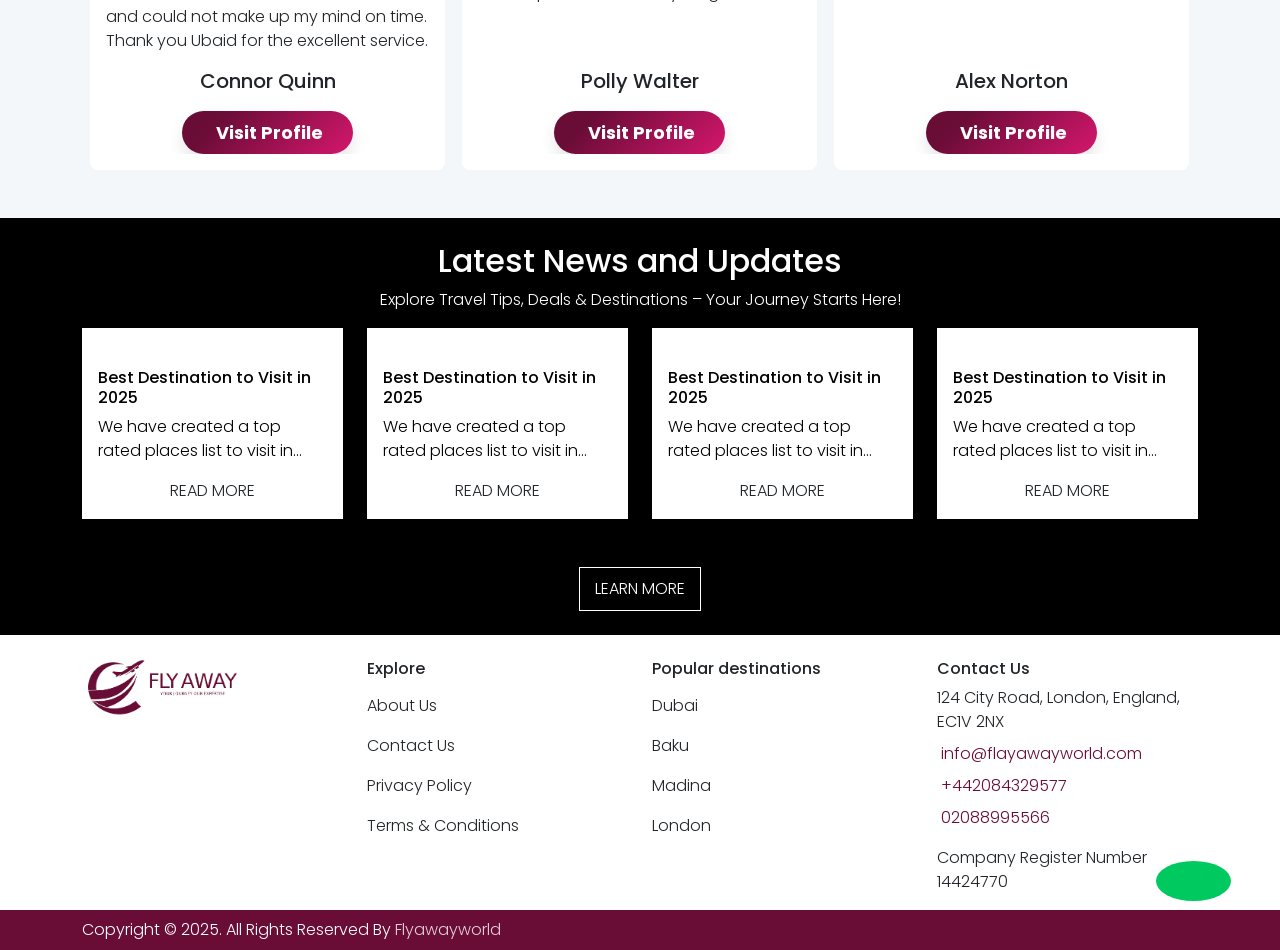
==== commit 0615cb66: "changes" ====
--- a/flyaway/index.html
+++ b/flyaway/index.html
@@ -320,7 +320,6 @@
 
             </div>
         </div>
-        <hr class="dividor">
         <div class="popularDest my-5">
             <h2 class="mb-4 ms-3">
                 Popular destinations
@@ -680,63 +679,113 @@
     </div>
     <div class="reviews my-5">
         <div class="container-lg">
-            <div class="text-center">
-                <p>Happy Customer</p>
+            <div class="text-center mb-4">
+                <p class="mb-0">Happy Customer</p>
                 <h2>
                     User's Tesimonials
                 </h2>
             </div>
             <div class="testimonial-slider owl-carousel owl-theme">
-                <div class="testimoniaSlider-card mx-2">
+                <div class="testimoniaSlider-card mx-2 position-relative">
                     <div class="testimonialSlider-card-inner p-3 bg-white rounded-3">
+                        <span class="qoutIcon position-absolute">
+                            <svg xmlns="http://www.w3.org/2000/svg" viewBox="0 0 448 512"><path d="M0 216C0 149.7 53.7 96 120 96l8 0c17.7 0 32 14.3 32 32s-14.3 32-32 32l-8 0c-30.9 0-56 25.1-56 56l0 8 64 0c35.3 0 64 28.7 64 64l0 64c0 35.3-28.7 64-64 64l-64 0c-35.3 0-64-28.7-64-64l0-32 0-32 0-72zm256 0c0-66.3 53.7-120 120-120l8 0c17.7 0 32 14.3 32 32s-14.3 32-32 32l-8 0c-30.9 0-56 25.1-56 56l0 8 64 0c35.3 0 64 28.7 64 64l0 64c0 35.3-28.7 64-64 64l-64 0c-35.3 0-64-28.7-64-64l0-32 0-32 0-72z"/></svg>
+                        </span>
                         <div class="h-100">
-                            <p>
+                            <p class="testiText">
                                 I used Flayawayworld for my summer holiday booking. Suppert team dealt with my booking
                                 and made sure everything was fine. Team was professional and calm, even while I was back
                                 and forth and could not make up my mind on time.
                                 Thank you Ubaid for the excellent service.
                             </p>
-                            <h5>
-                                Connor Quinn
-                            </h5>
-                        </div>
-                    </div>
-                </div>
-                <div class="testimoniaSlider-card mx-2">
+                            <div class="d-flex flex-column align-items-center">
+                                <h5>
+                                    Connor Quinn
+                                </h5>
+                                <div class="star-rating">
+                                    <i class="fa fa-star" aria-hidden="true"></i>
+                                    <i class="fa fa-star" aria-hidden="true"></i>
+                                    <i class="fa fa-star" aria-hidden="true"></i>
+                                    <i class="fa fa-star" aria-hidden="true"></i>
+                                    <i class="fa fa-star-o" aria-hidden="true"></i>
+                            </div>
+                                <button type="button" class="search-flight-btn profileBtn">
+                                    <span class="me-1"><i class="fa-solid fa-link"></i></span>Visit Profile
+                                    </button>
+                            </div>
+                        </div>
+                    </div>
+                </div>
+                <div class="testimoniaSlider-card mx-2 position-relative">
                     <div class="testimonialSlider-card-inner p-3 bg-white rounded-3">
+                        <span class="qoutIcon position-absolute">
+                            <svg xmlns="http://www.w3.org/2000/svg" viewBox="0 0 448 512"><path d="M0 216C0 149.7 53.7 96 120 96l8 0c17.7 0 32 14.3 32 32s-14.3 32-32 32l-8 0c-30.9 0-56 25.1-56 56l0 8 64 0c35.3 0 64 28.7 64 64l0 64c0 35.3-28.7 64-64 64l-64 0c-35.3 0-64-28.7-64-64l0-32 0-32 0-72zm256 0c0-66.3 53.7-120 120-120l8 0c17.7 0 32 14.3 32 32s-14.3 32-32 32l-8 0c-30.9 0-56 25.1-56 56l0 8 64 0c35.3 0 64 28.7 64 64l0 64c0 35.3-28.7 64-64 64l-64 0c-35.3 0-64-28.7-64-64l0-32 0-32 0-72z"/></svg>
+                        </span>
                         <div class="h-100">
-                            <p>
+                            <p class="testiText">
                                 This was one of the best experiences I have ever had with a cab company. I had problems
                                 at the airport and the driver stayed with me for over an hour and helped me sort
                                 everything out.
                             </p>
-                            <h5>
-                                Polly Walter
-                            </h5>
-                        </div>
-                    </div>
-                </div>
-                <div class="testimoniaSlider-card mx-2">
+                            <div class="d-flex flex-column align-items-center">
+                                <h5>
+                                    Polly Walter
+                                </h5>
+                                <div class="star-rating">
+                                    <i class="fa fa-star" aria-hidden="true"></i>
+                                    <i class="fa fa-star" aria-hidden="true"></i>
+                                    <i class="fa fa-star" aria-hidden="true"></i>
+                                    <i class="fa fa-star" aria-hidden="true"></i>
+                                    <i class="fa fa-star-o" aria-hidden="true"></i>
+                            </div>
+                                <button type="button" class="search-flight-btn profileBtn">
+                                    <span class="me-1"><i class="fa-solid fa-link"></i></span>Visit Profile
+                                    </button>
+                            </div>
+                        </div>
+                    </div>
+                </div>
+                <div class="testimoniaSlider-card mx-2 position-relative">
                     <div class="testimonialSlider-card-inner p-3 bg-white rounded-3">
+                        <span class="qoutIcon position-absolute">
+                            <svg xmlns="http://www.w3.org/2000/svg" viewBox="0 0 448 512"><path d="M0 216C0 149.7 53.7 96 120 96l8 0c17.7 0 32 14.3 32 32s-14.3 32-32 32l-8 0c-30.9 0-56 25.1-56 56l0 8 64 0c35.3 0 64 28.7 64 64l0 64c0 35.3-28.7 64-64 64l-64 0c-35.3 0-64-28.7-64-64l0-32 0-32 0-72zm256 0c0-66.3 53.7-120 120-120l8 0c17.7 0 32 14.3 32 32s-14.3 32-32 32l-8 0c-30.9 0-56 25.1-56 56l0 8 64 0c35.3 0 64 28.7 64 64l0 64c0 35.3-28.7 64-64 64l-64 0c-35.3 0-64-28.7-64-64l0-32 0-32 0-72z"/></svg>
+                        </span>
                         <div class="h-100">
-                            <p>
+                            <p class="testiText">
                                 He is one of the best agents. always going the extra mile. I have him time and time
                                 again. Even my friends and family.
                             </p>
-                            <h5>
-                                Alex Norton
-                            </h5>
+                            <div class="d-flex flex-column align-items-center">
+                                <h5>
+                                    Alex Norton
+                                </h5>
+                                <div class="star-rating">
+                                    <i class="fa fa-star" aria-hidden="true"></i>
+                                    <i class="fa fa-star" aria-hidden="true"></i>
+                                    <i class="fa fa-star" aria-hidden="true"></i>
+                                    <i class="fa fa-star" aria-hidden="true"></i>
+                                    <i class="fa fa-star-o" aria-hidden="true"></i>
+                            </div>
+                                <button type="button" class="search-flight-btn profileBtn">
+                                    <span class="me-1"><i class="fa-solid fa-link"></i></span>Visit Profile
+                                    </button>
+                            </div>
                         </div>
                     </div>
                 </div>
             </div>
         </div>
     </div>
-    <div class="blogs mt-5 mb-2">
+    <div class="blogs mt-5 py-4">
         <div class="container-lg">
-            <h2>
-                Latest News and Updates
-            </h2>
+            <div class="text-center">
+                <h2>
+                    Latest News and Updates
+                </h2>
+                <p>
+                    Explore Travel Tips, Deals & Destinations – Your Journey Starts Here!
+                </p>
+            </div>
             <div class="row">
                 <div class="col-md-3 col-sm-6">
                     <div class="blog-card">
@@ -744,7 +793,7 @@
                             <div class="feature-img-sm"><img
                                     src="https://www.kayak.com/rimg/dimg/29/6a/9511b05e-city-10828-1655c9680af.jpg?crop=true&height=512"
                                     alt="" class="img-fluid mb-2"></div>
-                            <div>
+                            <div class="p-3">
                                 <h6>
                                     Best Destination to Visit in 2025
                                 </h6>
@@ -752,7 +801,11 @@
                                     We have created a top rated places list to visit in 2025, read the complete blog and
                                     plan your next holiday tour.
                                 </p>
-                            </div>
+                                <div class="text-center">
+                                <a href="" role="btn" class="btn-link text-decoration-none text-dark">READ MORE</a>
+                            </div>
+                            </div>
+                            
                         </div>
                     </div>
                 </div>
@@ -762,7 +815,7 @@
                             <div class="feature-img-sm"><img
                                     src="https://www.kayak.com/rimg/dimg/29/6a/9511b05e-city-10828-1655c9680af.jpg?crop=true&height=512"
                                     alt="" class="img-fluid mb-2"></div>
-                            <div>
+                            <div class="p-3">
                                 <h6>
                                     Best Destination to Visit in 2025
                                 </h6>
@@ -770,7 +823,11 @@
                                     We have created a top rated places list to visit in 2025, read the complete blog and
                                     plan your next holiday tour.
                                 </p>
-                            </div>
+                                <div class="text-center">
+                                <a href="" role="btn" class="btn-link text-decoration-none text-dark">READ MORE</a>
+                            </div>
+                            </div>
+                            
                         </div>
                     </div>
                 </div>
@@ -780,7 +837,7 @@
                             <div class="feature-img-sm"><img
                                     src="https://www.kayak.com/rimg/dimg/29/6a/9511b05e-city-10828-1655c9680af.jpg?crop=true&height=512"
                                     alt="" class="img-fluid mb-2"></div>
-                            <div>
+                            <div class="p-3">
                                 <h6>
                                     Best Destination to Visit in 2025
                                 </h6>
@@ -788,7 +845,11 @@
                                     We have created a top rated places list to visit in 2025, read the complete blog and
                                     plan your next holiday tour.
                                 </p>
-                            </div>
+                                <div class="text-center">
+                                <a href="" role="btn" class="btn-link text-decoration-none text-dark">READ MORE</a>
+                            </div>
+                            </div>
+                            
                         </div>
                     </div>
                 </div>
@@ -798,7 +859,7 @@
                             <div class="feature-img-sm"><img
                                     src="https://www.kayak.com/rimg/dimg/29/6a/9511b05e-city-10828-1655c9680af.jpg?crop=true&height=512"
                                     alt="" class="img-fluid mb-2"></div>
-                            <div>
+                            <div class="p-3">
                                 <h6>
                                     Best Destination to Visit in 2025
                                 </h6>
@@ -806,14 +867,19 @@
                                     We have created a top rated places list to visit in 2025, read the complete blog and
                                     plan your next holiday tour.
                                 </p>
-                            </div>
-                        </div>
-                    </div>
-                </div>
-            </div>
+                                <div class="text-center">
+                                <a href="" role="btn" class="btn-link text-decoration-none text-dark">READ MORE</a>
+                            </div>
+                            </div>
+                            
+                        </div>
+                    </div>
+                </div>
+            </div>
+            <div class="text-center mt-5"><a href="" role="button" class="learMorebtn d-inline-block">LEARN MORE</a></div>
         </div>
     </div>
-    <footer class="pt-4">
+    <footer class="pt-4 position-relative">
         <div class="container-lg">
             <div class="row">
                 <div class="col-md-3 col-sm-6">
@@ -911,6 +977,9 @@
                 </p>
             </div>
         </div>
+        <div class="whatsAppChat position-absolute">
+            <a href=""><img src="/front/images/65f416f151f8e.gif" alt="" class="img-fluid"></a>
+        </div>
         <script src="https://ajax.googleapis.com/ajax/libs/jquery/3.6.0/jquery.min.js"></script>
         <script src="front/owlcarousel/owl.carousel.min.js"></script>
     </footer>
--- a/flyaway/front/css/style.css
+++ b/flyaway/front/css/style.css
@@ -55,7 +55,7 @@
     vertical-align: middle;
 }
 #carouselHomeHead .carousel-item{
-    min-height: 550px;
+    height: 450px;
 }
  .carousel-item img{
     object-position: right;
@@ -380,6 +380,17 @@
     flex: 1 0 auto;
     height: 100%;
 }
+p.testiText{
+    margin-top: 30px;
+}
+.qoutIcon{
+    width: 30px;
+    top: 7px;
+    left: 1rem;
+}
+.qoutIcon svg path{
+    fill: #373a42;
+}
 .testimonialSlider-card-inner > div{
     position: relative;
     overflow: hidden;
@@ -388,6 +399,22 @@
     flex-direction: column;
     justify-content: space-between;
 }
+.star-rating {
+    margin-bottom: 10px;
+    font-size: 18px;
+    color: #f39c12;
+}
+.profileBtn:hover{
+    box-shadow: none;
+}
+.blogs{
+    background-color: #000;
+    color: #fff;
+}
+.blog-card {
+    background: white;
+    color: #000;
+}
 .blog-summery{
     display: -webkit-box;
     -webkit-box-orient: vertical;
@@ -395,6 +422,19 @@
     -webkit-line-clamp: 2;
     overflow: hidden;
 }
+a.learMorebtn {
+    color: #fff;
+    border: 1px solid #fff;
+    padding: 9px 15px;
+}
+.whatsAppChat {
+    width: 75px;
+    bottom: 49px;
+    right: 49px;
+    background: #00c95f;
+    border-radius: 50%;
+    padding: 8px;
+}
 @media screen and (max-width: 768px) {
     .sortBtn {
         padding: .5rem 1rem;
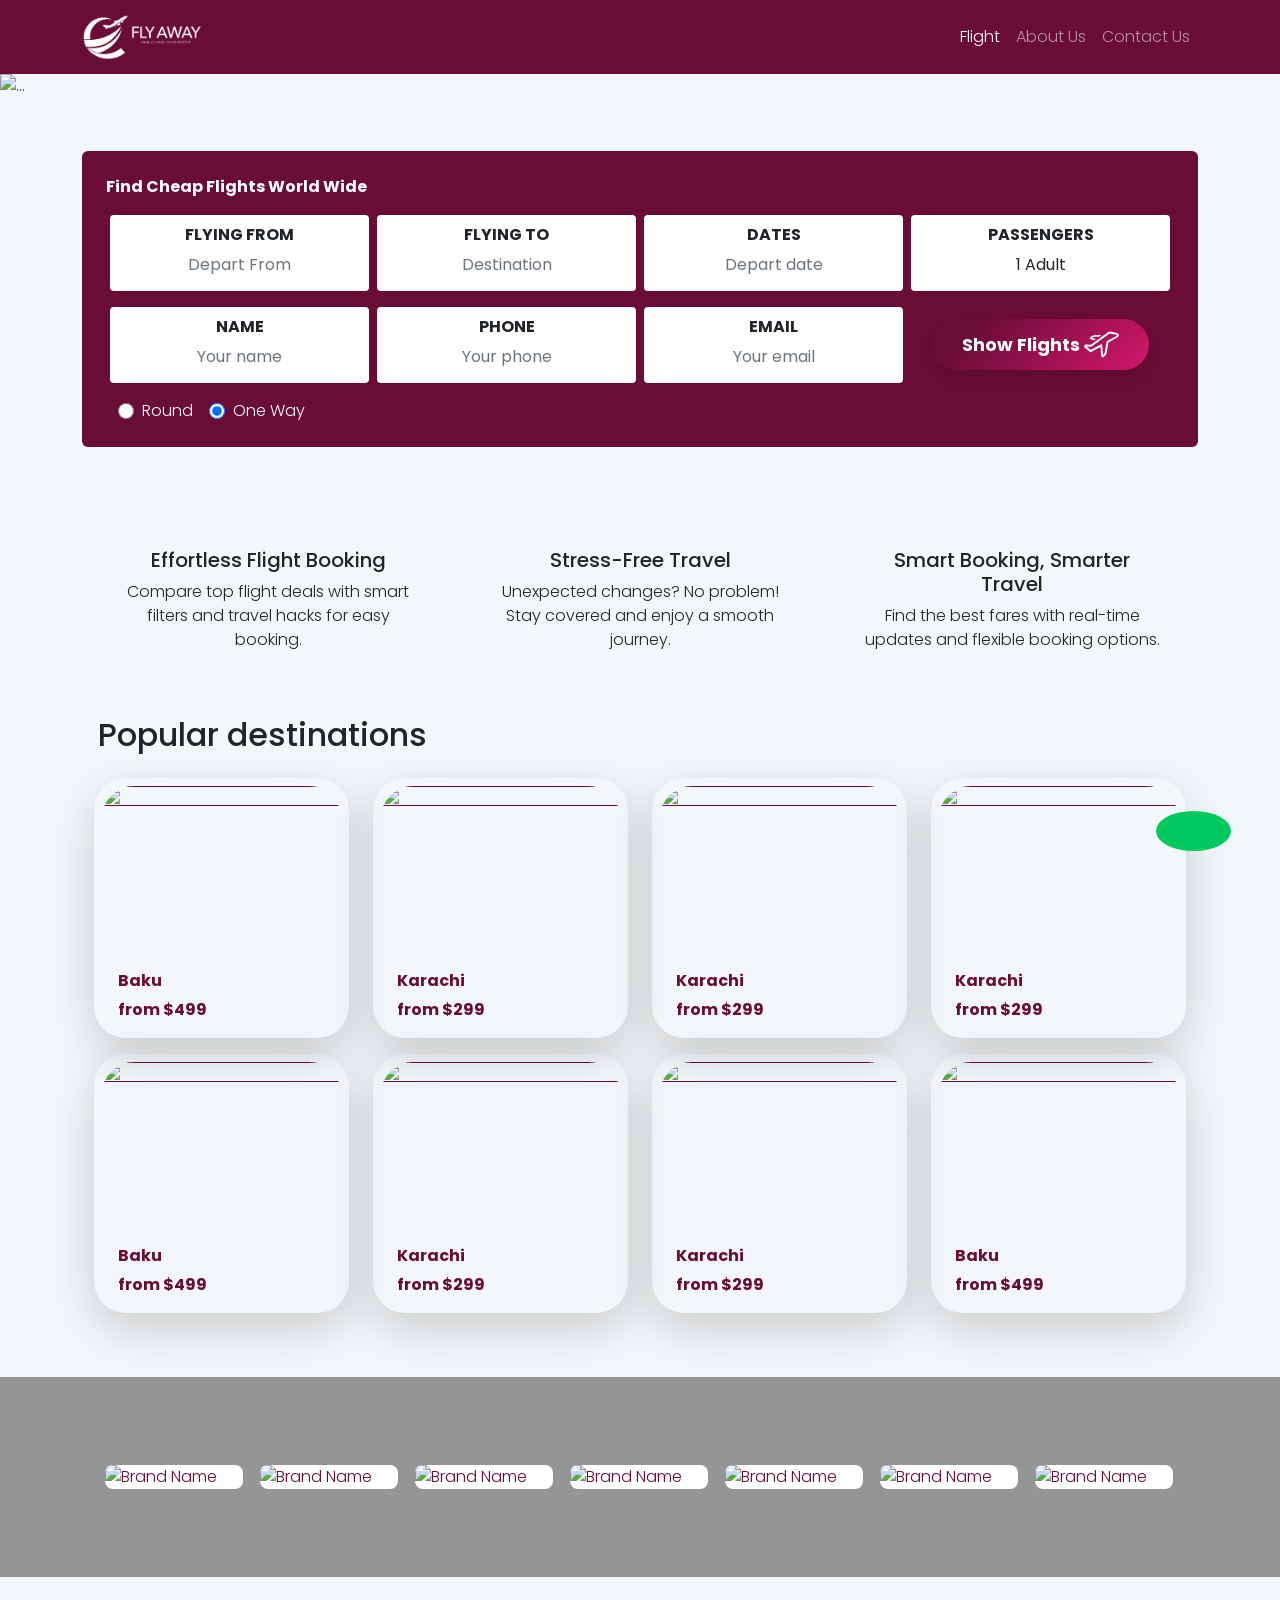
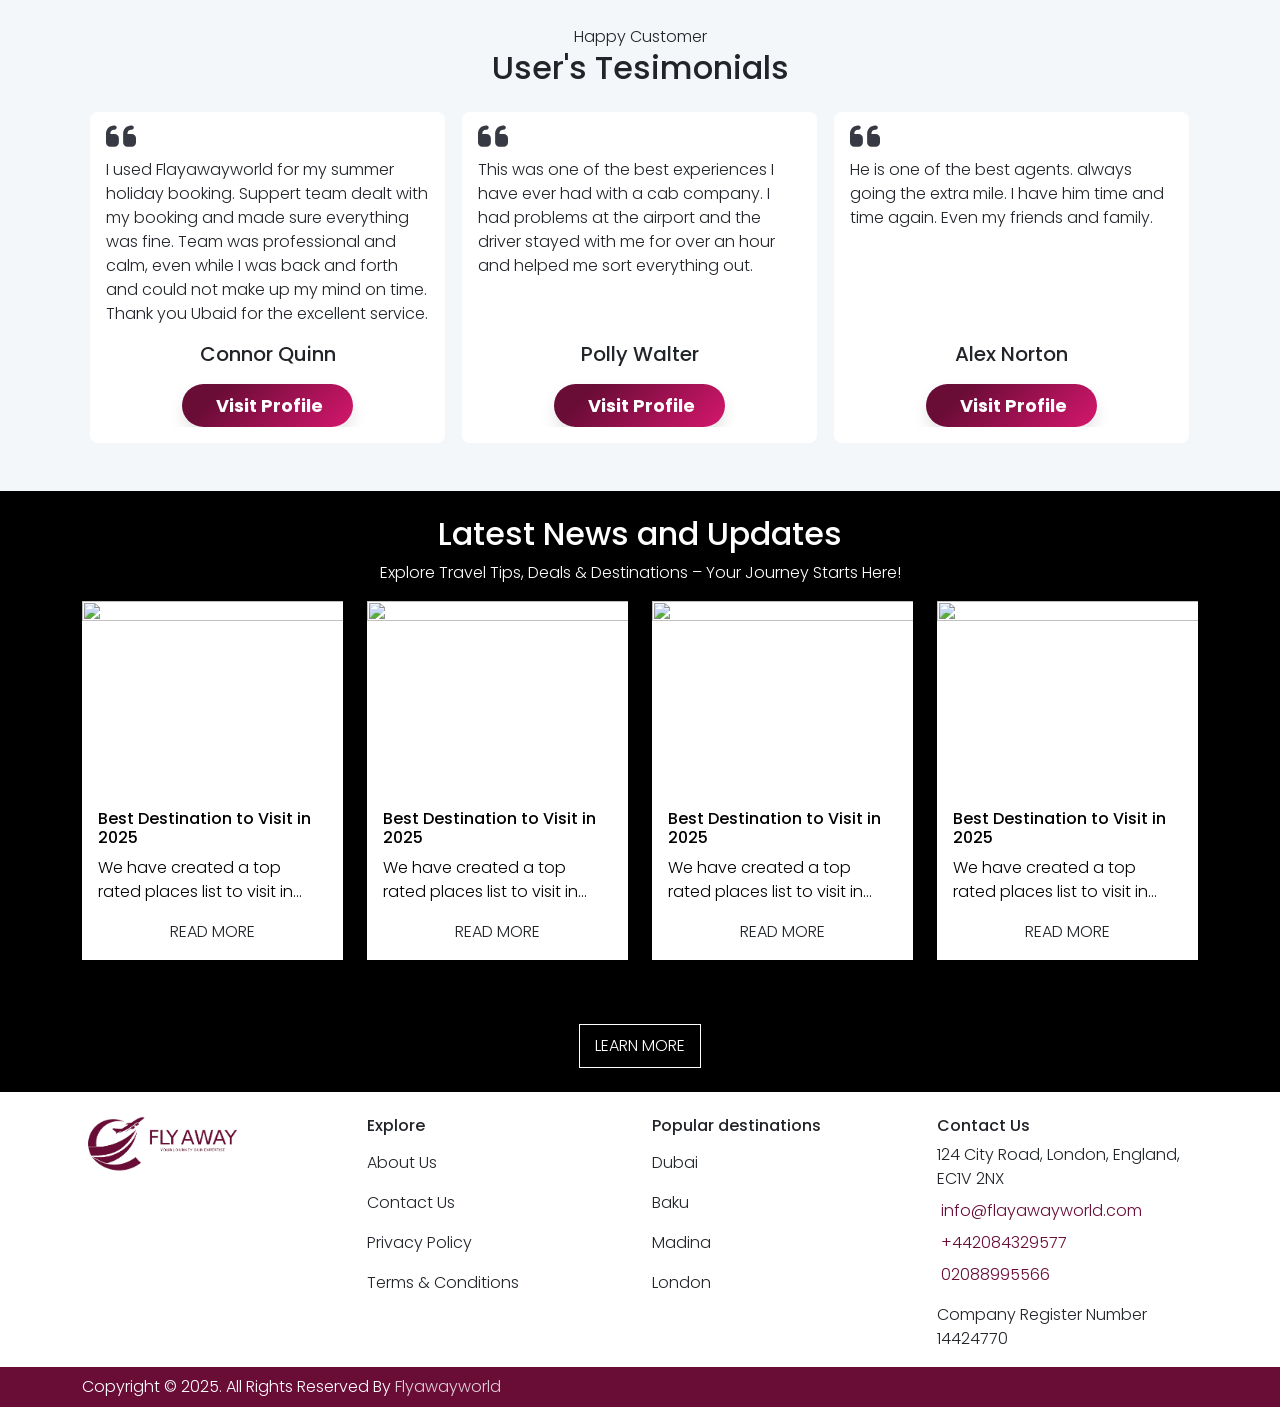
==== commit 0d7756c7: "changs" ====
--- a/flyaway/index.html
+++ b/flyaway/index.html
@@ -2,7 +2,7 @@
 <html lang="en">
 
 <head>
-    <title>FlayAwayWorld</title>
+    <title>FlyAwayWorld</title>
     <meta charset="utf-8">
     <meta name="viewport" content="width=device-width, initial-scale=1">
     <link rel="preconnect" href="https://fonts.googleapis.com">
@@ -325,15 +325,15 @@
                 Popular destinations
             </h2>
             <div class="row mx-0">
-                <div class="col-md-3 mb-3">
+                <div class="col-md-3 col-sm-6 mb-3">
                     <a href="">
-                        <div class="popularDestCard shadow-lg rounded-5 p-2">
+                        <div class="popularDestCard shadow-lg rounded-5 p-2 pb-0">
                             <div class="popularCardInner">
                                 <div class="">
                                     <img src="https://www.kayak.com/rimg/dimg/4d/5a/a25ec4ac-city-33415-16510f7e605.jpg?crop=true&height=512"
-                                        alt="" class="img-fluid rounded-5">
-                                </div>
-                                <div class="destName m-3 d-flex justify-content-between align-items-center">
+                                        alt="" width="284" height="200"class="img-fluid rounded-5">
+                                </div>
+                                <div class="destName p-3 d-flex justify-content-between align-items-center">
                                     <div>
                                         <h6 class="fw-bold">
                                             Baku
@@ -352,15 +352,15 @@
                         </div>
                     </a>
                 </div>
-                <div class="col-md-3 mb-3">
+                <div class="col-md-3 col-sm-6 mb-3">
                     <a href="">
-                        <div class="popularDestCard shadow-lg rounded-5 p-2">
+                        <div class="popularDestCard shadow-lg rounded-5 p-2 pb-0">
                             <div class="popularCardInner">
                                 <div class="">
                                     <img src="https://www.kayak.com/rimg/dimg/29/6a/9511b05e-city-10828-1655c9680af.jpg?crop=true&height=512"
-                                        alt="" class="img-fluid rounded-5">
-                                </div>
-                                <div class="destName m-3 d-flex justify-content-between align-items-center">
+                                        alt="" width="284" height="200"class="img-fluid rounded-5">
+                                </div>
+                                <div class="destName p-3 d-flex justify-content-between align-items-center">
                                     <div>
                                         <h6 class="fw-bold">
                                             Karachi
@@ -379,15 +379,15 @@
                         </div>
                     </a>
                 </div>
-                <div class="col-md-3 mb-3">
+                <div class="col-md-3 col-sm-6 mb-3">
                     <a href="">
-                        <div class="popularDestCard shadow-lg rounded-5 p-2">
+                        <div class="popularDestCard shadow-lg rounded-5 p-2 pb-0">
                             <div class="popularCardInner">
                                 <div class="">
                                     <img src="https://www.kayak.com/rimg/dimg/29/6a/9511b05e-city-10828-1655c9680af.jpg?crop=true&height=512"
-                                        alt="" class="img-fluid rounded-5">
-                                </div>
-                                <div class="destName m-3 d-flex justify-content-between align-items-center">
+                                        alt="" width="284" height="200"class="img-fluid rounded-5">
+                                </div>
+                                <div class="destName p-3 d-flex justify-content-between align-items-center">
                                     <div>
                                         <h6 class="fw-bold">
                                             Karachi
@@ -406,15 +406,15 @@
                         </div>
                     </a>
                 </div>
-                <div class="col-md-3 mb-3">
+                <div class="col-md-3 col-sm-6 mb-3">
                     <a href="">
-                        <div class="popularDestCard shadow-lg rounded-5 p-2">
+                        <div class="popularDestCard shadow-lg rounded-5 p-2 pb-0">
                             <div class="popularCardInner">
                                 <div class="">
                                     <img src="https://www.kayak.com/rimg/dimg/29/6a/9511b05e-city-10828-1655c9680af.jpg?crop=true&height=512"
-                                        alt="" class="img-fluid rounded-5">
-                                </div>
-                                <div class="destName m-3 d-flex justify-content-between align-items-center">
+                                        alt="" width="284" height="200"class="img-fluid rounded-5">
+                                </div>
+                                <div class="destName p-3 d-flex justify-content-between align-items-center">
                                     <div>
                                         <h6 class="fw-bold">
                                             Karachi
@@ -433,15 +433,15 @@
                         </div>
                     </a>
                 </div>
-                <div class="col-md-3 mb-3">
+                <div class="col-md-3 col-sm-6 mb-3">
                     <a href="">
-                        <div class="popularDestCard shadow-lg rounded-5 p-2">
+                        <div class="popularDestCard shadow-lg rounded-5 p-2 pb-0">
                             <div class="popularCardInner">
                                 <div class="">
                                     <img src="https://www.kayak.com/rimg/dimg/4d/5a/a25ec4ac-city-33415-16510f7e605.jpg?crop=true&height=512"
-                                        alt="" class="img-fluid rounded-5">
-                                </div>
-                                <div class="destName m-3 d-flex justify-content-between align-items-center">
+                                        alt="" width="284" height="200"class="img-fluid rounded-5">
+                                </div>
+                                <div class="destName p-3 d-flex justify-content-between align-items-center">
                                     <div>
                                         <h6 class="fw-bold">
                                             Baku
@@ -460,15 +460,15 @@
                         </div>
                     </a>
                 </div>
-                <div class="col-md-3 mb-3">
+                <div class="col-md-3 col-sm-6 mb-3">
                     <a href="">
-                        <div class="popularDestCard shadow-lg rounded-5 p-2">
+                        <div class="popularDestCard shadow-lg rounded-5 p-2 pb-0">
                             <div class="popularCardInner">
                                 <div class="">
                                     <img src="https://www.kayak.com/rimg/dimg/29/6a/9511b05e-city-10828-1655c9680af.jpg?crop=true&height=512"
-                                        alt="" class="img-fluid rounded-5">
-                                </div>
-                                <div class="destName m-3 d-flex justify-content-between align-items-center">
+                                        alt="" width="284" height="200"class="img-fluid rounded-5">
+                                </div>
+                                <div class="destName p-3 d-flex justify-content-between align-items-center">
                                     <div>
                                         <h6 class="fw-bold">
                                             Karachi
@@ -487,15 +487,15 @@
                         </div>
                     </a>
                 </div>
-                <div class="col-md-3 mb-3">
+                <div class="col-md-3 col-sm-6 mb-3">
                     <a href="">
-                        <div class="popularDestCard shadow-lg rounded-5 p-2">
+                        <div class="popularDestCard shadow-lg rounded-5 p-2 pb-0">
                             <div class="popularCardInner">
                                 <div class="">
                                     <img src="https://www.kayak.com/rimg/dimg/29/6a/9511b05e-city-10828-1655c9680af.jpg?crop=true&height=512"
-                                        alt="" class="img-fluid rounded-5">
-                                </div>
-                                <div class="destName m-3 d-flex justify-content-between align-items-center">
+                                        alt="" width="284" height="200"class="img-fluid rounded-5">
+                                </div>
+                                <div class="destName p-3 d-flex justify-content-between align-items-center">
                                     <div>
                                         <h6 class="fw-bold">
                                             Karachi
@@ -514,15 +514,15 @@
                         </div>
                     </a>
                 </div>
-                <div class="col-md-3 mb-3">
+                <div class="col-md-3 col-sm-6 mb-3">
                     <a href="">
-                        <div class="popularDestCard shadow-lg rounded-5 p-2">
+                        <div class="popularDestCard shadow-lg rounded-5 p-2 pb-0">
                             <div class="popularCardInner">
                                 <div class="">
                                     <img src="https://www.kayak.com/rimg/dimg/4d/5a/a25ec4ac-city-33415-16510f7e605.jpg?crop=true&height=512"
-                                        alt="" class="img-fluid rounded-5">
-                                </div>
-                                <div class="destName m-3 d-flex justify-content-between align-items-center">
+                                        alt="" width="284" height="200"class="img-fluid rounded-5">
+                                </div>
+                                <div class="destName p-3 d-flex justify-content-between align-items-center">
                                     <div>
                                         <h6 class="fw-bold">
                                             Baku
@@ -787,12 +787,12 @@
                 </p>
             </div>
             <div class="row">
-                <div class="col-md-3 col-sm-6">
+                <div class="col-md-3 col-sm-6 mb-3">
                     <div class="blog-card">
                         <div class="blog-card-inner">
                             <div class="feature-img-sm"><img
                                     src="https://www.kayak.com/rimg/dimg/29/6a/9511b05e-city-10828-1655c9680af.jpg?crop=true&height=512"
-                                    alt="" class="img-fluid mb-2"></div>
+                                    alt="" width="306" height="216" class="img-fluid mb-2"></div>
                             <div class="p-3">
                                 <h6>
                                     Best Destination to Visit in 2025
@@ -809,12 +809,12 @@
                         </div>
                     </div>
                 </div>
-                <div class="col-md-3 col-sm-6">
+                <div class="col-md-3 col-sm-6 mb-3">
                     <div class="blog-card">
                         <div class="blog-card-inner">
                             <div class="feature-img-sm"><img
                                     src="https://www.kayak.com/rimg/dimg/29/6a/9511b05e-city-10828-1655c9680af.jpg?crop=true&height=512"
-                                    alt="" class="img-fluid mb-2"></div>
+                                    alt="" width="306" height="216" class="img-fluid mb-2"></div>
                             <div class="p-3">
                                 <h6>
                                     Best Destination to Visit in 2025
@@ -831,12 +831,12 @@
                         </div>
                     </div>
                 </div>
-                <div class="col-md-3 col-sm-6">
+                <div class="col-md-3 col-sm-6 mb-3">
                     <div class="blog-card">
                         <div class="blog-card-inner">
                             <div class="feature-img-sm"><img
                                     src="https://www.kayak.com/rimg/dimg/29/6a/9511b05e-city-10828-1655c9680af.jpg?crop=true&height=512"
-                                    alt="" class="img-fluid mb-2"></div>
+                                    alt="" width="306" height="216" class="img-fluid mb-2"></div>
                             <div class="p-3">
                                 <h6>
                                     Best Destination to Visit in 2025
@@ -853,12 +853,12 @@
                         </div>
                     </div>
                 </div>
-                <div class="col-md-3 col-sm-6">
+                <div class="col-md-3 col-sm-6 mb-3">
                     <div class="blog-card">
                         <div class="blog-card-inner">
                             <div class="feature-img-sm"><img
                                     src="https://www.kayak.com/rimg/dimg/29/6a/9511b05e-city-10828-1655c9680af.jpg?crop=true&height=512"
-                                    alt="" class="img-fluid mb-2"></div>
+                                    alt="" width="306" height="216" class="img-fluid mb-2"></div>
                             <div class="p-3">
                                 <h6>
                                     Best Destination to Visit in 2025
@@ -955,7 +955,7 @@
                         <address class="d-flex flex-column gap-2">
                             <span>124 City Road, London, England, EC1V 2NX<br></span>
                             <span>
-                                <a href="mailto:info@flayawayworld.com" class="d-flex gap-1"><span><i
+                                <a href="mailto:info@flyawayworld.com" class="d-flex gap-1"><span><i
                                             class="fa-solid fa-envelope"></i></span>info@flayawayworld.com</a>
                             </span>
                             <span><a href="tel:+442084329577" class="d-flex gap-1"><span><i class="fa fa-phone"
@@ -977,8 +977,8 @@
                 </p>
             </div>
         </div>
-        <div class="whatsAppChat position-absolute">
-            <a href=""><img src="/front/images/65f416f151f8e.gif" alt="" class="img-fluid"></a>
+        <div class="whatsAppChat position-fixed">
+            <a href="https://api.whatsapp.com/send/?phone=02088995566&text=Deal+in+all+kind+of+Travel+Services.&type=phone_number&app_absent=0" target="_blank"><img src="/front/images/65f416f151f8e.gif" alt="" class="img-fluid"></a>
         </div>
         <script src="https://ajax.googleapis.com/ajax/libs/jquery/3.6.0/jquery.min.js"></script>
         <script src="front/owlcarousel/owl.carousel.min.js"></script>
--- a/flyaway/front/css/style.css
+++ b/flyaway/front/css/style.css
@@ -434,6 +434,7 @@
     background: #00c95f;
     border-radius: 50%;
     padding: 8px;
+    z-index: 1;
 }
 @media screen and (max-width: 768px) {
     .sortBtn {
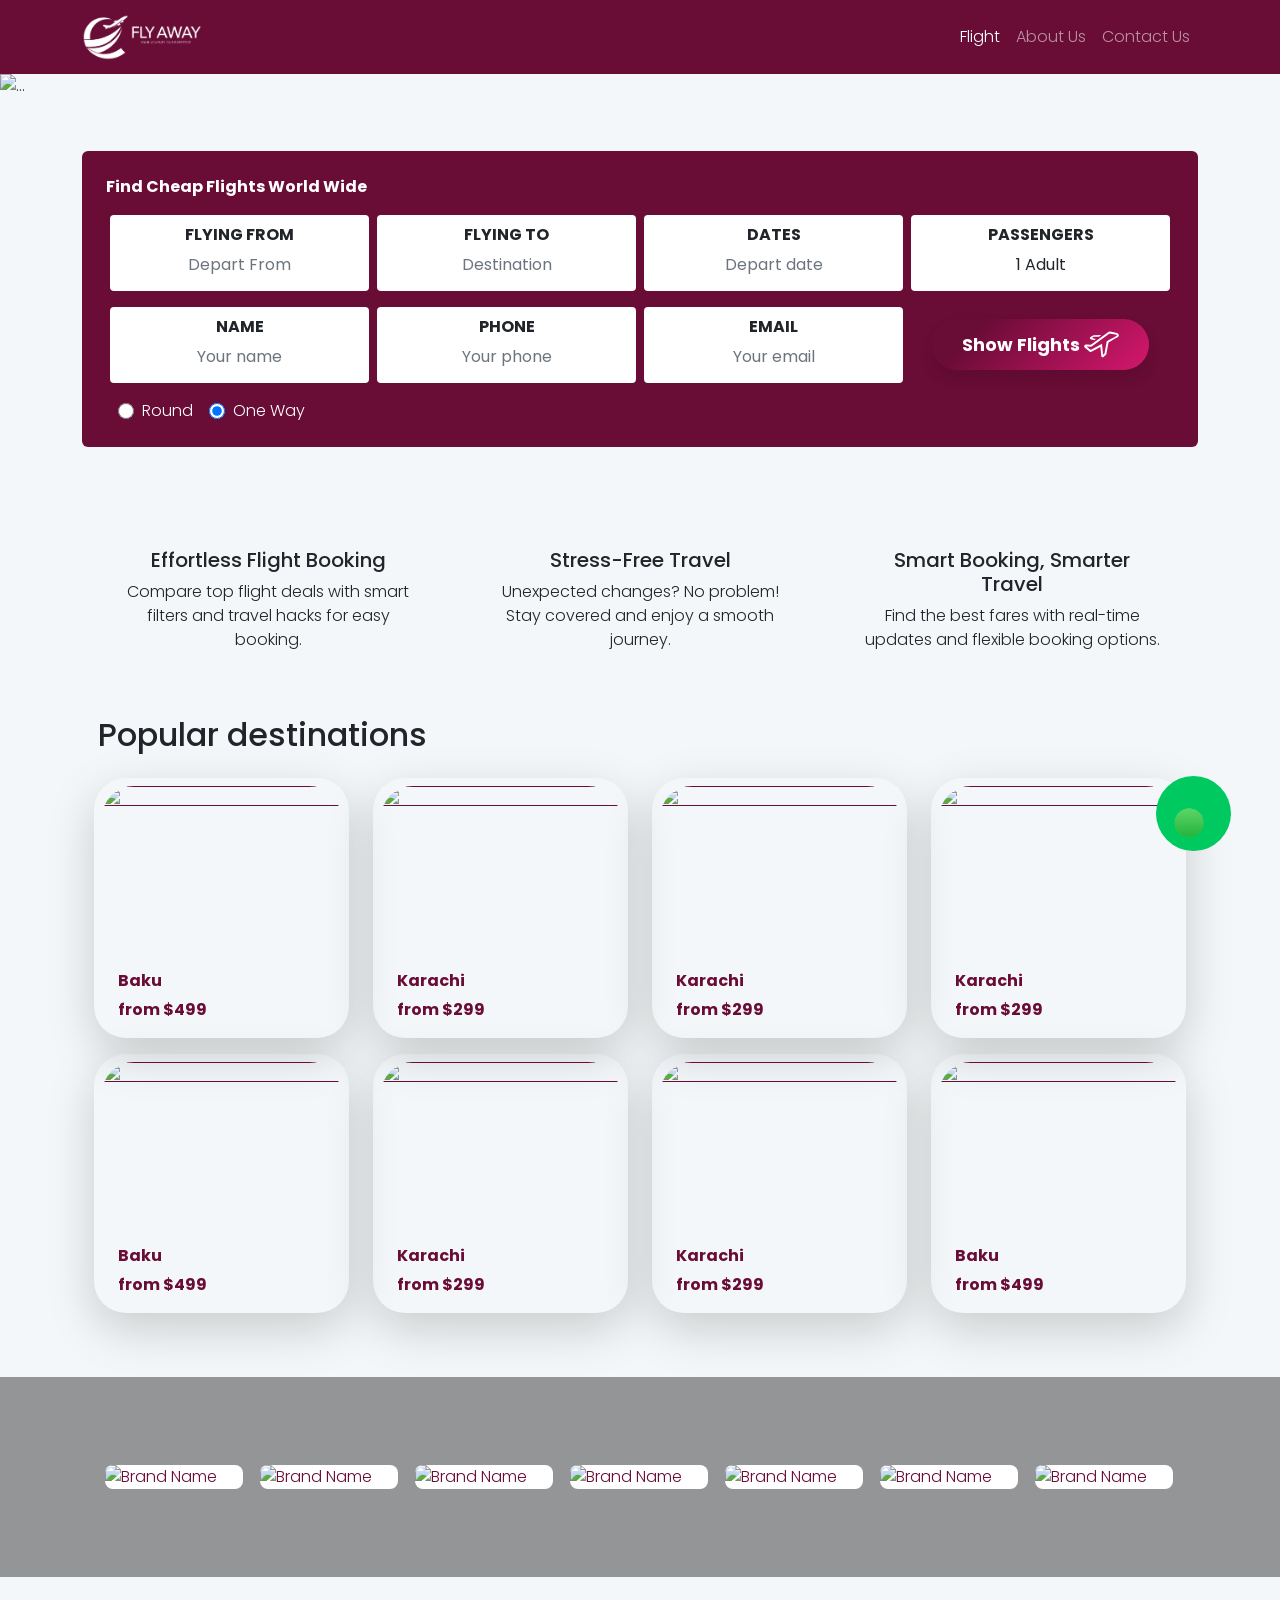
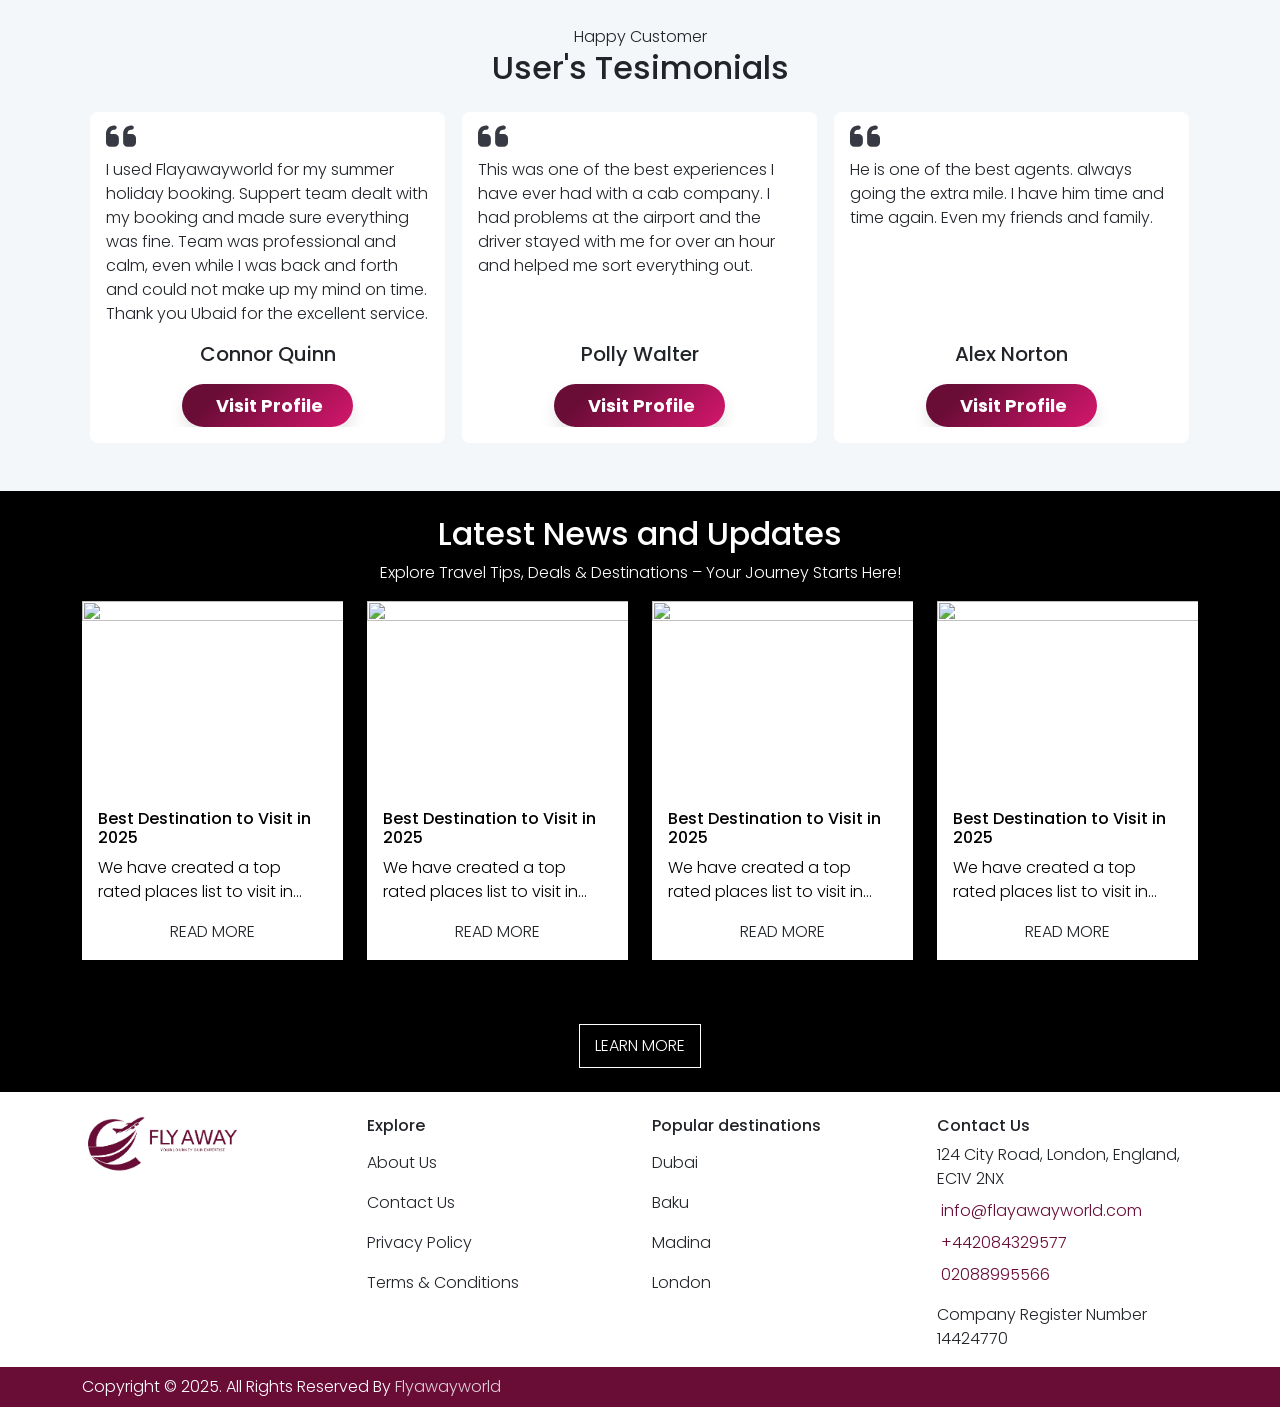
==== commit fa66aaa0: "changs" ====
--- a/flyaway/index.html
+++ b/flyaway/index.html
@@ -978,7 +978,7 @@
             </div>
         </div>
         <div class="whatsAppChat position-fixed">
-            <a href="https://api.whatsapp.com/send/?phone=02088995566&text=Deal+in+all+kind+of+Travel+Services.&type=phone_number&app_absent=0" target="_blank"><img src="/front/images/65f416f151f8e.gif" alt="" class="img-fluid"></a>
+            <a href="https://api.whatsapp.com/send/?phone=02088995566&text=Deal+in+all+kind+of+Travel+Services.&type=phone_number&app_absent=0" target="_blank"><img src="front/images/65f416f151f8e.gif" alt="" class="img-fluid"></a>
         </div>
         <script src="https://ajax.googleapis.com/ajax/libs/jquery/3.6.0/jquery.min.js"></script>
         <script src="front/owlcarousel/owl.carousel.min.js"></script>
--- a/flyaway/front/css/style.css
+++ b/flyaway/front/css/style.css
@@ -429,6 +429,7 @@
 }
 .whatsAppChat {
     width: 75px;
+    height: 75px;
     bottom: 49px;
     right: 49px;
     background: #00c95f;
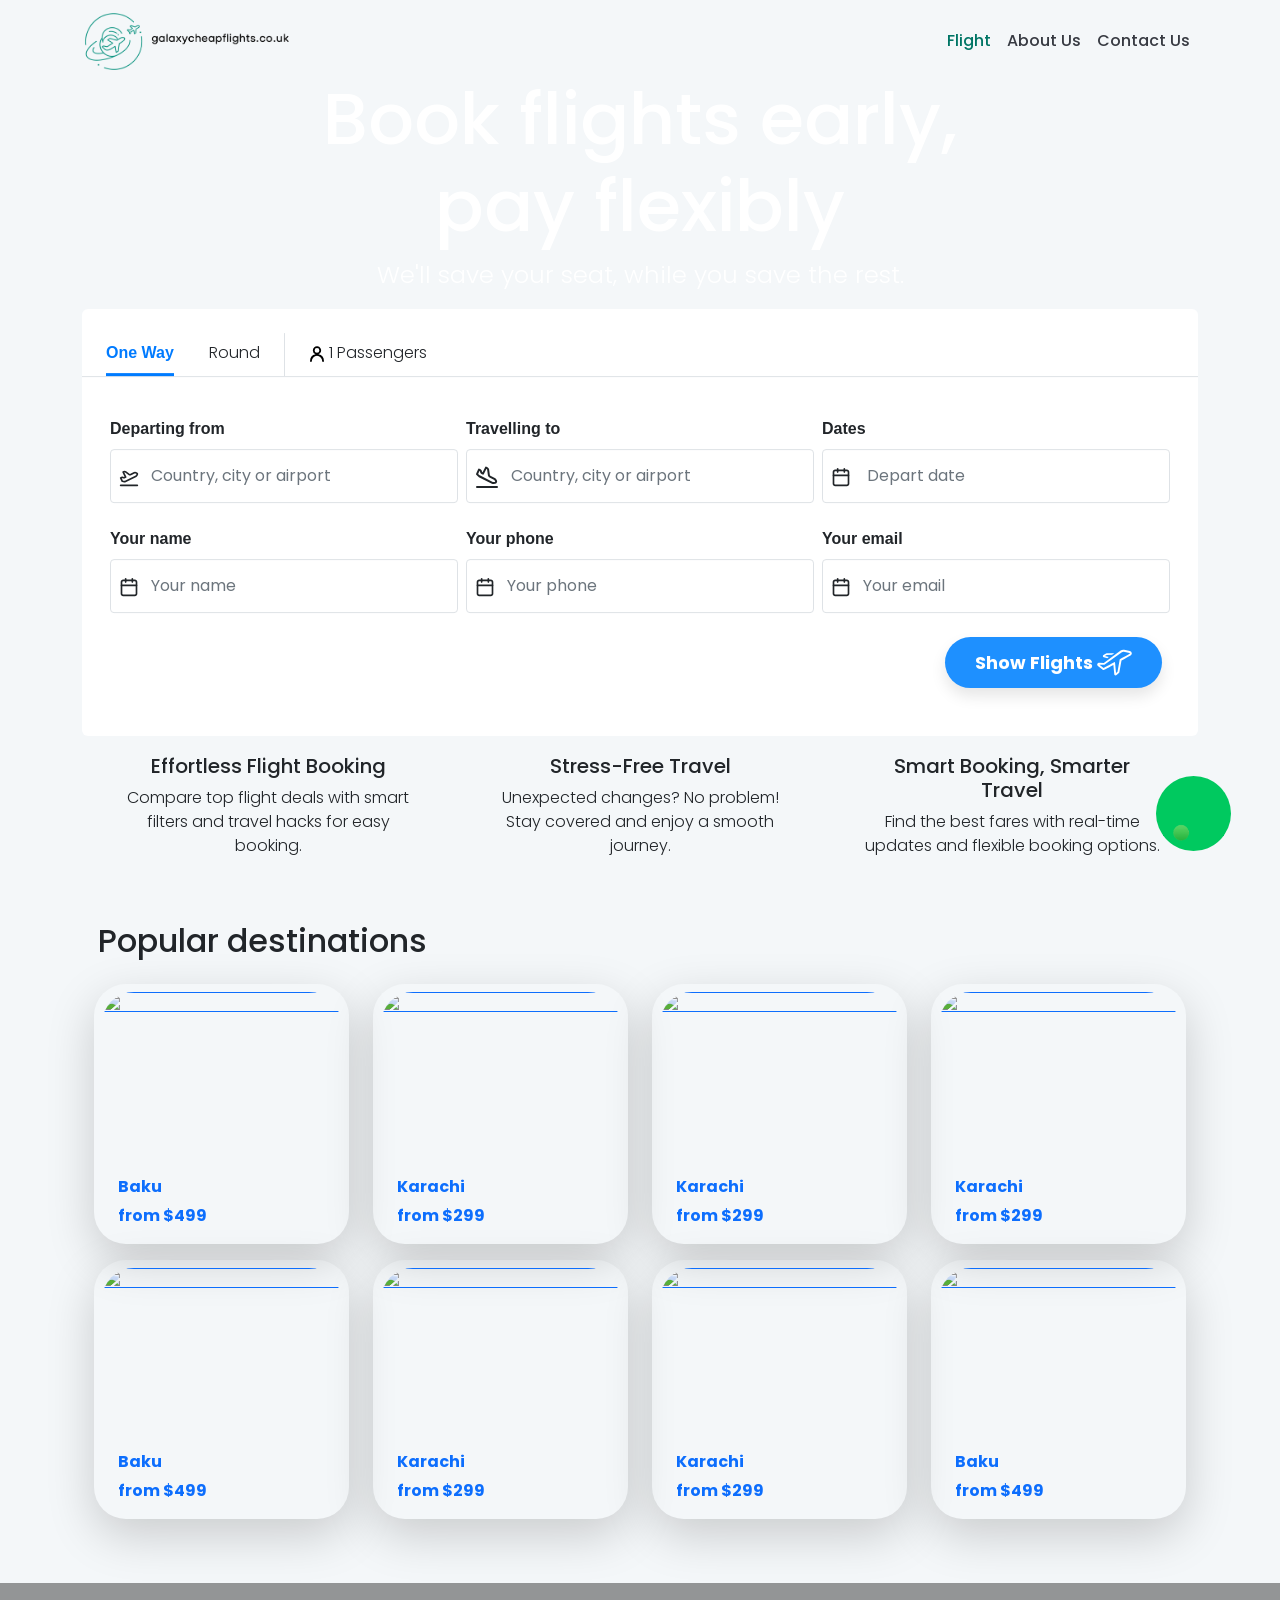
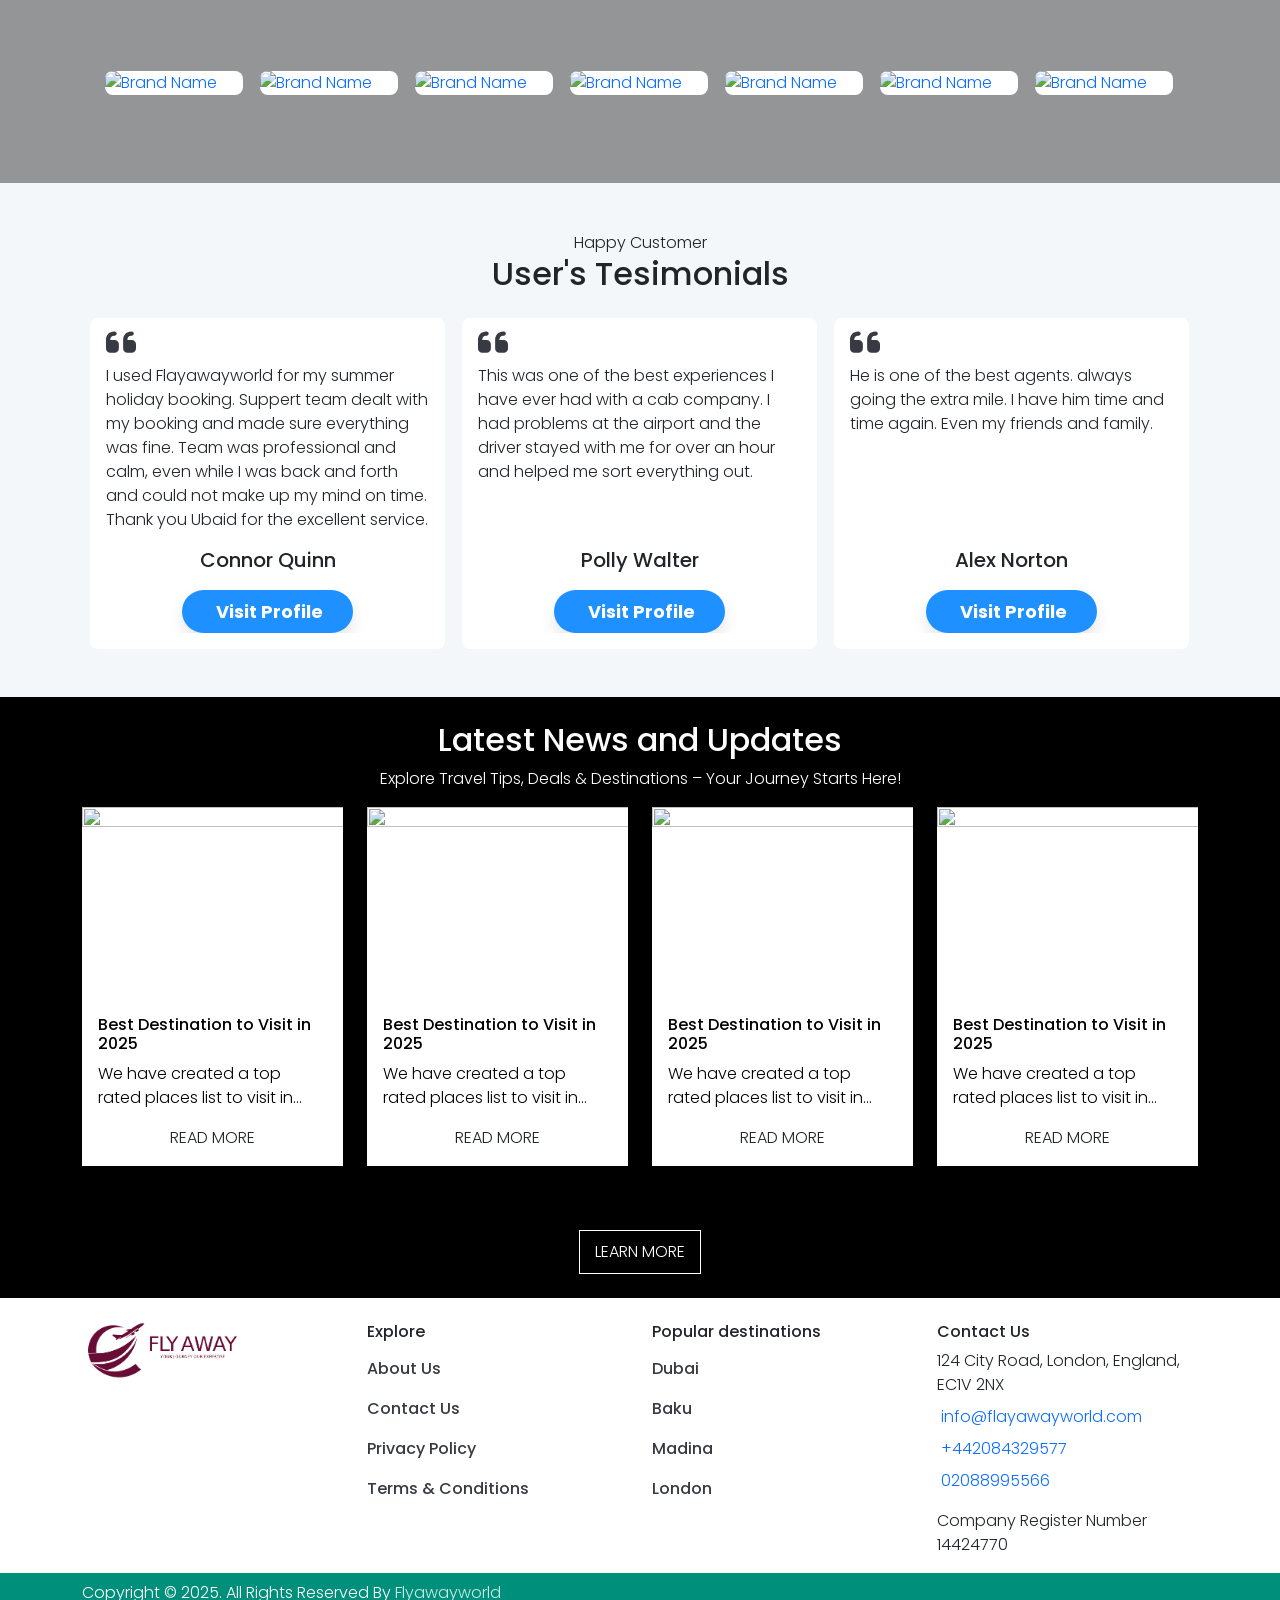
==== commit 047ff792: "new changes" ====
--- a/flyaway/index.html
+++ b/flyaway/index.html
@@ -28,7 +28,7 @@
     <header>
         <div class="container-lg">
             <nav class="navbar navbar-expand-lg navbar-dark">
-                <a class="navbar-brand" href="index.html"><img src="front/images/flyaway-filled.png" alt=""
+                <a class="navbar-brand" href="index.html"><img src="front/images/gcf-logo.png" alt=""
                         class="img-fluid site-logo"></a>
                 <button class="navbar-toggler" type="button" data-bs-toggle="collapse"
                     data-bs-target="#navbarSupportedContent" aria-controls="navbarSupportedContent"
@@ -51,7 +51,7 @@
         </div>
     </header>
     <div class="position-relative">
-        <div id="carouselHomeHead" class="carousel slide carousel-fade" data-bs-ride="carousel">
+        <!-- <div id="carouselHomeHead" class="carousel slide carousel-fade" data-bs-ride="carousel">
             <div class="carousel-inner">
                 <div class="carousel-item active" data-bs-interval="1000">
                     <img src="https://www.galaxytravelandtours.co.uk/frontend_assets_new/img/slider/slider_bg03.jpg"
@@ -66,214 +66,509 @@
                         class="" alt="...">
                 </div>
             </div>
+        </div> -->
+        <div>
+            <!-- <img src="/flyaway/front/images/header.jpg" class="img-fluid header-img" alt=""> -->
+            <video src="/flyaway/front/images/header.mp4" id="videoPlayer" class="w-100" autoplay loop
+                style="filter: brightness(0.5);"></video>
+            <script>
+                var video = document.getElementById("videoPlayer");
+                var startTime = 1; // Start the loop at 10 seconds
+                var endTime = 15;   // End the loop at 20 seconds (play for 10 seconds)
+
+                // Set the initial start time
+                video.currentTime = startTime;
+
+                video.addEventListener("timeupdate", function () {
+                    // If current time exceeds the end time, jump back to the start time
+                    if (video.currentTime >= endTime) {
+                        video.currentTime = startTime;
+                        video.play(); // Ensure it keeps playing after the jump
+                    }
+                });
+            </script>
+
         </div>
         <div class="flightSearch position-absolute">
             <div class="container-lg">
-                <div class="flight-searchForm p-md-4 p-2 rounded">
-                    <p class="text-white fw-bold">
-                        Find Cheap Flights World Wide</p>
-                    <form action="" class="mb-0">
-                        <div class="row mx-0">
-                            <div class="col-md-3 col-sm-6 px-1 mb-3">
-                                <div class="form-element py-md-2 p-0 bg-white rounded-1 position-relative">
-                                    <label for="" class="text-center fw-bold d-md-block d-none">FLYING FROM
+                <div>
+                    <div class="text-white text-center">
+                        <h1 style="font-size: 4.5rem;">Book flights early,<br>pay flexibly</h1>
+                        <p style="font-size: 1.5rem;">We'll save your seat, while you save the rest.</p>
+                    </div>
+                    <div class="flight-searchForm py-md-4 py-2 rounded">
+                        <!-- <p class="text-white fw-bold">
+                        Find Cheap Flights World Wide</p> -->
+                        <form action="" class="mb-0">
+                            <div class="d-flex mb-3 border-bottom px-md-4 px-2">
+                                <div class="d-flex mb-sm-0 pe-4 justify-content-between border-end">
+                                    <div class="trip d-flex">
+
+                                        <div class="trip-buttons">
+                                            <input type="radio" name="trip" id="oneway" value="oneway" checked>
+                                            <label for="oneway" class="trip-btn">One Way</label>
+
+                                            <input type="radio" name="trip" id="round" value="round">
+                                            <label for="round" class="trip-btn">Round</label>
+                                        </div>
+
+
+                                        <script>
+                                            function toggleTripDropdown() {
+                                                document.getElementById("tripDropdown").classList.toggle("open");
+                                            }
+
+                                            function updateTrip() {
+                                                const selected = document.querySelector('input[name="trip"]:checked').nextElementSibling.innerText;
+                                                document.getElementById("selectedTrip").innerText = selected;
+                                                document.getElementById("tripDropdown").classList.remove("open");
+                                            }
+                                        </script>
+
+                                    </div>
+                                </div>
+                                <div class="ps-4">
+                                    <div class="position-relative pessanger">
+                                        <div class=""><span><svg style="width: 24px; fill: #000; margin-left: -4px;"
+                                                    class="orbit-icon inline-block shrink-0 fill-current align-middle size-icon-medium"
+                                                    viewBox="0 0 24 24" preserveAspectRatio="xMidYMid meet"
+                                                    aria-hidden="true">
+                                                    <path
+                                                        d="M9.057 5.33a4.162 4.162 0 1 1 4.373 6.85 6.958 6.958 0 0 1 5.527 6.81.9.9 0 0 1-1.8 0 5.158 5.158 0 1 0-10.315 0 .9.9 0 0 1-1.8 0 6.958 6.958 0 0 1 5.527-6.81 4.16 4.16 0 0 1-2.731-3.908c0-1.104.438-2.162 1.219-2.943ZM12 5.91a2.362 2.362 0 1 0 0 4.724 2.362 2.362 0 0 0 0-4.724Z">
+                                                    </path>
+                                                </svg><span id="totalPessanger">7 </span><span> Passengers</span></span><span
+                                                class="ms-3"><i class="fa-solid fa-chevron-down"></i></span></div>
+                                        <div class="pessangerSelect position-absolute rounded my-shadow p-2"
+                                            style="display: none;">
+                                            <h4 style="font-size: 18px;">Passengers</h4>
+                                            <div class="row mx-0">
+
+                                                <!-- ADULT -->
+                                                <div class="col px-1 mb-3">
+                                                    <div class="adultSelect p-1 bg-white">
+                                                        <div class="d-flex align-items-center justify-content-between rounded"
+                                                            style="width:220px;">
+
+                                                            <!-- Left -->
+                                                            <div class="">
+                                                                <label class="m-0 d-flex align-items-center gap-2">
+                                                                    <div><svg style="width: 24px;"
+                                                                            class="orbit-icon inline-block shrink-0 fill-current align-middle size-icon-medium"
+                                                                            viewBox="0 0 24 24"
+                                                                            preserveAspectRatio="xMidYMid meet"
+                                                                            aria-hidden="true">
+                                                                            <path
+                                                                                d="M9.057 5.33a4.162 4.162 0 1 1 4.373 6.85 6.958 6.958 0 0 1 5.527 6.81.9.9 0 0 1-1.8 0 5.158 5.158 0 1 0-10.315 0 .9.9 0 0 1-1.8 0 6.958 6.958 0 0 1 5.527-6.81 4.16 4.16 0 0 1-2.731-3.908c0-1.104.438-2.162 1.219-2.943ZM12 5.91a2.362 2.362 0 1 0 0 4.724 2.362 2.362 0 0 0 0-4.724Z">
+                                                                            </path>
+                                                                        </svg></div>
+                                                                    <div>
+                                                                        <p class="mb-0 font-600">Adult</p>
+                                                                    </div>
+                                                                </label>
+                                                            </div>
+
+                                                            <!-- Right -->
+                                                            <div class="d-flex align-items-center gap-2">
+                                                                <button type="button" id="adultMinus"
+                                                                    class="btn passengerBtn btn-light d-flex align-items-center justify-content-center">-</button>
+
+                                                                <span id="adultCount"
+                                                                    style="width: 16px; text-align: center;">1</span>
+
+                                                                <button type="button" id="adultPlus"
+                                                                    class="btn passengerBtn btn-light d-flex align-items-center justify-content-center">+</button>
+                                                            </div>
+                                                        </div>
+                                                    </div>
+                                                </div>
+
+                                                <!-- CHILD -->
+                                                <div class="col px-1 mb-3">
+                                                    <div class="childSelect p-1 bg-white">
+                                                        <div class="d-flex align-items-center justify-content-between rounded"
+                                                            style="width:220px;">
+
+                                                            <!-- Left -->
+                                                            <div class="">
+                                                                <label class="m-0 d-flex align-items-center gap-2">
+                                                                    <div><svg style="width: 24px;"
+                                                                            class="orbit-icon inline-block shrink-0 fill-current align-middle size-icon-medium"
+                                                                            viewBox="0 0 24 24"
+                                                                            preserveAspectRatio="xMidYMid meet"
+                                                                            aria-hidden="true">
+                                                                            <path
+                                                                                d="M9.916 11.99a1.042 1.042 0 1 0-2.083.001 1.042 1.042 0 0 0 2.083 0ZM16.166 11.99a1.042 1.042 0 1 0-2.083.001 1.042 1.042 0 0 0 2.083 0ZM10.466 15.192a2.514 2.514 0 0 0 3.068 0 .832.832 0 1 1 1.098 1.25 4.084 4.084 0 0 1-5.265 0 .833.833 0 0 1 1.098-1.25Z">
+                                                                            </path>
+                                                                            <path
+                                                                                d="M19.916 10.717v-.114a8.103 8.103 0 0 0-7.374-8.175 7.925 7.925 0 0 0-8.459 7.896v.257a.436.436 0 0 1-.222.357 2.917 2.917 0 0 0 .658 5.607c.07.009.13.054.157.12a7.918 7.918 0 0 0 14.648 0 .195.195 0 0 1 .157-.12 2.917 2.917 0 0 0 .574-5.638.202.202 0 0 1-.139-.19Zm-.833 4.19h-.312c-.4 0-.745.284-.82.677a4.304 4.304 0 0 1-1.51 2.75C12.175 21.521 7.26 19.51 6.026 15.5a.833.833 0 0 0-.797-.588h-.312a1.25 1.25 0 1 1 .018-2.5.823.823 0 0 0 .816-.828v-1.26a6.249 6.249 0 0 1 6.113-6.242.177.177 0 0 0 .018.008c.432.092.81.353 1.048.726a1.405 1.405 0 0 1-.28 1.988c-.463.291-1.073.181-1.406-.255a.834.834 0 1 0-1.5.727 2.812 2.812 0 0 0 2.281 1.381 2.9 2.9 0 0 0 2.763-2.237c.091-.427.095-.869.012-1.297a.21.21 0 0 1 .307-.213 6.241 6.241 0 0 1 3.144 5.413v1.25a.823.823 0 0 0 .811.833h.005a1.249 1.249 0 1 1 .017 2.5Z">
+                                                                            </path>
+                                                                        </svg></div>
+                                                                    <div class="font-600"> Children</div>
+                                                                </label>
+                                                            </div>
+
+                                                            <!-- Right -->
+                                                            <div class="d-flex align-items-center gap-2">
+                                                                <button type="button" id="childMinus"
+                                                                    class="btn passengerBtn btn-light d-flex align-items-center justify-content-center">-</button>
+
+                                                                <span id="childCount"
+                                                                    style="width: 16px; text-align: center;">0</span>
+
+                                                                <button type="button" id="childPlus"
+                                                                    class="btn passengerBtn btn-light d-flex align-items-center justify-content-center">+</button>
+                                                            </div>
+                                                        </div>
+                                                    </div>
+                                                </div>
+
+                                                <!-- INFANT -->
+                                                <div class="col px-1 mb-3">
+                                                    <div class="infantSelect p-1 bg-white">
+                                                        <div class="d-flex align-items-center justify-content-between rounded mt-2"
+                                                            style="width:220px;">
+
+                                                            <!-- Left -->
+                                                            <div class="">
+
+                                                                <label class="m-0 d-flex align-items-center gap-2">
+                                                                    <div><svg style="width: 24px;"
+                                                                            class="orbit-icon inline-block shrink-0 fill-current align-middle size-icon-medium"
+                                                                            viewBox="0 0 24 24"
+                                                                            preserveAspectRatio="xMidYMid meet"
+                                                                            aria-hidden="true">
+                                                                            <path
+                                                                                d="M9.192 12.041a1.104 1.104 0 1 1 0-2.208 1.104 1.104 0 0 1 0 2.208ZM13.464 10.937a1.104 1.104 0 1 1 2.21 0 1.104 1.104 0 0 1-2.21 0ZM11.875 15.27c1.105 0 1.975-.487 1.975-1.591 0-1.105-.895-1.122-2-1.122s-2 .017-2 1.122c0 1.104.92 1.592 2.025 1.592Z">
+                                                                            </path>
+                                                                            <path
+                                                                                d="M19.81 7.34a2.61 2.61 0 0 1 1.323.602c.396.349.867 1.01.867 2.181 0 .948-.404 1.53-.742 1.85-.456.432-1.02.62-1.467.701a.45.45 0 0 0-.28.247c-1.661 3.215-4.204 5.301-7.652 6.282l-.064.017-.066.019c-3.247-1.074-5.65-3.123-7.23-6.148-.086-.166-.212-.269-.36-.278-.885-.163-1.813-.722-2.064-1.96-.242-1.189.147-1.976.516-2.428.454-.555 1.072-.855 1.64-.982.418-1.048 1.524-3.294 3.636-4.395 1.509-.787 3.022-1.168 4.497-1.137h.006a.673.673 0 0 0 .055-.001c.398.011.797.054 1.186.126 3.063.567 5.425 3.02 6.198 5.303Zm-.673 3.621c.152.007.654-.033.906-.277.08-.076.186-.218.186-.56 0-.406-.088-.692-.26-.848-.264-.239-.723-.204-.742-.203a.896.896 0 0 1-.97-.706c-.25-1.255-1.492-3.166-3.5-4.114.028.295.018.63-.06 1.01-.32 1.562-1.54 2.073-2.503 2.073-.16 0-.314-.015-.454-.04a.886.886 0 0 1 .31-1.744c.502.076.808-.14.912-.644.074-.365.046-.65-.085-.846-.147-.222-.427-.339-.576-.381-1.166-.017-2.383.294-3.616.937-2.08 1.084-2.95 3.865-2.96 3.893a.888.888 0 0 1-.847.628c-.28 0-.687.128-.916.407-.186.228-.236.54-.152.954.131.647.852.61 1.07.583a.892.892 0 0 1 .995.766c.324 2.543 2.754 3.743 2.779 3.755a.908.908 0 0 1 .107.06c1.471.983 3.392.908 3.412.907.021-.001.045-.002.066-.001h.004c.097-.001 1.812-.024 3.52-1.319 2.088-1.583 2.449-3.525 2.452-3.545a.883.883 0 0 1 .922-.745Z">
+                                                                            </path>
+                                                                            <path
+                                                                                d="M4.06 14.35c-.142 4.728 2.321 7.745 7.94 7.745 1.938 0 3.502-.36 4.718-.993-5.873-.258-10.111-2.51-12.659-6.751Z">
+                                                                            </path>
+                                                                            <path
+                                                                                d="M18.107 20.125c1.552-1.45 2.14-3.584 1.893-5.996l-.002-.02c-1.547 2.638-3.721 4.508-6.508 5.6 1.373.285 2.874.424 4.504.417H18.107Z">
+                                                                            </path>
+                                                                        </svg></div>
+                                                                    <div class="font-600"> Infant</div>
+                                                                </label>
+                                                            </div>
+
+                                                            <!-- Right -->
+                                                            <div class="d-flex align-items-center gap-2">
+                                                                <button type="button" id="infantMinus"
+                                                                    class="btn passengerBtn btn-light d-flex align-items-center justify-content-center">-</button>
+
+                                                                <span id="infantCount"
+                                                                    style="width: 16px; text-align: center;">0</span>
+
+                                                                <button type="button" id="infantPlus"
+                                                                    class="btn passengerBtn btn-light d-flex align-items-center justify-content-center">+</button>
+                                                            </div>
+                                                        </div>
+                                                    </div>
+                                                </div>
+
+                                            </div>
+
+                                            <!-- Buttons -->
+                                            <div class="mt-1">
+                                                    <button type="button" class="btn w-100 myBtn btn-info py-1"
+                                                    id="pessangerClose">Done</button>
+                                            </div>
+                                        </div>
+
+                                        <!-- <script>
+                                            // Reusable function for each counter
+                                            function setupCounter(min, max, minusBtnId, plusBtnId, valueId) {
+
+                                                const minusBtn = document.getElementById(minusBtnId);
+                                                const plusBtn = document.getElementById(plusBtnId);
+                                                const valueBox = document.getElementById(valueId);
+
+                                                function updateButtons() {
+                                                    const value = parseInt(valueBox.textContent);
+
+                                                    minusBtn.disabled = (value <= min);
+                                                    plusBtn.disabled = (value >= max);
+                                                }
+
+                                                minusBtn.addEventListener("click", () => {
+                                                    let value = parseInt(valueBox.textContent);
+                                                    if (value > min) {
+                                                        valueBox.textContent = value - 1;
+                                                    }
+                                                    updateButtons();
+                                                });
+
+                                                plusBtn.addEventListener("click", () => {
+                                                    let value = parseInt(valueBox.textContent);
+                                                    if (value < max) {
+                                                        valueBox.textContent = value + 1;
+                                                    }
+                                                    updateButtons();
+                                                });
+
+                                                updateButtons();
+                                            }
+
+                                            // Adult: min=1, max=7
+                                            setupCounter(1, 7, "adultMinus", "adultPlus", "adultCount");
+
+                                            // Child: min=0, max=7
+                                            setupCounter(0, 7, "childMinus", "childPlus", "childCount");
+
+                                            // Infant: min=0, max=7
+                                            setupCounter(0, 7, "infantMinus", "infantPlus", "infantCount");
+                                        </script> -->
+
+                                    </div>
+                                </div>
+                            </div>
+
+                            <div class="row mx-0 p-md-4 px-2">
+                                <div class="col-md-4 col-sm-6 px-1 mb-4">
+                                       <label for="departFrom" class="mb-2 d-md-block d-none font-600">Departing from
                                     </label>
-                                    <input type="text" class="form-control text-center" id="departFrom"
-                                        autocomplete="off" placeholder="Depart From">
-                                    <div id="departFromlocation"
-                                        class="selectLocation position-absolute w-100 p-2 bg-light rounded"
-                                        style="display: none;">
-                                        <ul class="list-unstyled border mb-0">
-                                            <li class="bg-white border-bottom p-1">
-                                                London
-                                            </li>
-                                            <li class="bg-white border-bottom p-1">
-                                                London
-                                            </li>
-                                            <li class="bg-white border-bottom p-1">
-                                                London
-                                            </li>
-                                            <li class="bg-white border-bottom p-1">
-                                                London
-                                            </li>
-                                            <li class="bg-white border-bottom p-1">
-                                                London
-                                            </li>
-                                        </ul>
-                                    </div>
-                                </div>
-                            </div>
-                            <div class="col-md-3 col-sm-6 px-1 mb-3">
-                                <div class="form-element py-md-2 p-0 bg-white rounded-1 position-relative">
-                                    <label for="" class="text-center fw-bold d-md-block d-none">FLYING TO
+                                    <div class="form-element border p-2 bg-white rounded-1 position-relative">
+                                        <div class="position-relative d-flex align-items-center">
+                                            <span class="input-icon">
+                                                <svg xmlns="http://www.w3.org/2000/svg" width="20" height="20"
+                                                    viewBox="0 0 24 24" fill="none" stroke="currentColor"
+                                                    stroke-width="2" stroke-linecap="round" stroke-linejoin="round"
+                                                    class="lucide lucide-plane-takeoff-icon">
+                                                    <path d="M2 22h20"></path>
+                                                    <path
+                                                        d="M6.36 17.4 4 17l-2-4 1.1-.55a2 2 0 0 1 1.8 0l.17.1a2 2 0 0 0 1.8 0L8 12 5 6l.9-.45a2 2 0 0 1 2.09.2l4.02 3a2 2 0 0 0 2.1.2l4.19-2.06a2.41 2.41 0 0 1 1.73-.17L21 7a1.4 1.4 0 0 1 .87 1.99l-.38.76c-.23.46-.6.84-1.07 1.08L7.58 17.2a2 2 0 0 1-1.22.18Z">
+                                                    </path>
+                                                </svg>
+                                            </span>
+                                            <input type="text" class="form-control" id="departFrom" autocomplete="off"
+                                                placeholder="Country, city or airport">
+                                        </div>
+
+                                        <div id="departFromlocation"
+                                            class="selectLocation position-absolute w-100 p-2 bg-light rounded"
+                                            style="display: none;">
+                                            <ul class="list-unstyled border mb-0">
+                                                <li class="bg-white border-bottom p-1">
+                                                    London
+                                                </li>
+                                                <li class="bg-white border-bottom p-1">
+                                                    London
+                                                </li>
+                                                <li class="bg-white border-bottom p-1">
+                                                    London
+                                                </li>
+                                                <li class="bg-white border-bottom p-1">
+                                                    London
+                                                </li>
+                                                <li class="bg-white border-bottom p-1">
+                                                    London
+                                                </li>
+                                            </ul>
+                                        </div>
+                                    </div>
+                                </div>
+                                <div class="col-md-4 col-sm-6 px-1 mb-4">
+                                     <label for="flyTo" class="mb-2 d-md-block d-none font-600">Travelling to
                                     </label>
-                                    <input type="text" class="form-control text-center" id="flyTo" autocomplete="off"
-                                        placeholder="Destination">
-                                    <div id="flyTolocation"
-                                        class="selectLocation position-absolute w-100 p-2 bg-light rounded"
-                                        style="display: none;">
-                                        <ul class="list-unstyled border mb-0">
-                                            <li class="bg-white border-bottom p-1">
-                                                London
-                                            </li>
-                                            <li class="bg-white border-bottom p-1">
-                                                London
-                                            </li>
-                                            <li class="bg-white border-bottom p-1">
-                                                London
-                                            </li>
-                                            <li class="bg-white border-bottom p-1">
-                                                London
-                                            </li>
-                                            <li class="bg-white border-bottom p-1">
-                                                London
-                                            </li>
-                                        </ul>
-                                    </div>
-                                </div>
-                            </div>
-                            <div class="col-md-3 col-sm-6 px-1 mb-3">
-                                <div class="form-element py-md-2 p-0 bg-white rounded-1">
-                                    <label for="" class="text-center fw-bold d-md-block d-none">DATES
+                                    <div class="form-element border p-2 bg-white rounded-1 position-relative">
+                                        <div class="position-relative d-flex align-items-center">
+                                            <span class="input-icon">
+                                                <svg xmlns="http://www.w3.org/2000/svg" width="24" height="24"
+                                                    viewBox="0 0 24 24" fill="none" stroke="currentColor"
+                                                    stroke-width="2" stroke-linecap="round" stroke-linejoin="round"
+                                                    class="lucide lucide-plane-landing-icon swap-icon tw-shrink-0 tw-w-5 lg:tw-w-6 tw-text-text-white"
+                                                    data-v-403c373f="">
+                                                    <path d="M2 22h20"></path>
+                                                    <path
+                                                        d="M3.77 10.77 2 9l2-4.5 1.1.55c.55.28.9.84.9 1.45s.35 1.17.9 1.45L8 8.5l3-6 1.05.53a2 2 0 0 1 1.09 1.52l.72 5.4a2 2 0 0 0 1.09 1.52l4.4 2.2c.42.22.78.55 1.01.96l.6 1.03c.49.88-.06 1.98-1.06 2.1l-1.18.15c-.47.06-.95-.02-1.37-.24L4.29 11.15a2 2 0 0 1-.52-.38Z">
+                                                    </path>
+                                                </svg>
+                                            </span>
+                                            <input type="text" class="form-control" id="flyTo" autocomplete="off"
+                                                placeholder="Country, city or airport">
+                                        </div>
+                                        <div id="flyTolocation"
+                                            class="selectLocation position-absolute w-100 p-2 bg-light rounded"
+                                            style="display: none;">
+                                            <ul class="list-unstyled border mb-0">
+                                                <li class="bg-white border-bottom p-1">
+                                                    London
+                                                </li>
+                                                <li class="bg-white border-bottom p-1">
+                                                    London
+                                                </li>
+                                                <li class="bg-white border-bottom p-1">
+                                                    London
+                                                </li>
+                                                <li class="bg-white border-bottom p-1">
+                                                    London
+                                                </li>
+                                                <li class="bg-white border-bottom p-1">
+                                                    London
+                                                </li>
+                                            </ul>
+                                        </div>
+                                    </div>
+                                </div>
+                                <div class="col-md-4 col-sm-6 px-1 mb-4">
+                                      <label for="flyTo" class="mb-2 d-md-block d-none font-600">Dates
                                     </label>
-                                    <div class="row mx-0 flex-nowrap">
-                                        <div class="col px-1">
-                                            <input type="text" id="departDate" onfocus="(this.type='date')"
-                                                onblur="(this.type='text')" class="form-control text-center"
-                                                placeholder="Depart date">
-                                        </div>
-                                        <div class="col px-1" id="returnDateContainer" style="display: block;">
-                                            <input type="text" id="returnDate" onfocus="(this.type='date')"
-                                                onblur="(this.type='text')" class="form-control text-center"
-                                                placeholder="Return date">
-                                        </div>
-                                    </div>
-                                </div>
-                            </div>
-                            <div class="col-md-3 col-sm-6 px-1 mb-3">
-                                <div class="form-element py-md-2 p-0 bg-white rounded-1 position-relative pessanger">
-                                    <label for="" class="text-center fw-bold d-md-block d-none">PASSENGERS</label>
-                                    <input type="text" value="1 Adult" readonly class="form-control text-center"
-                                        id="totalPessanger">
-                                    <div class="pessangerSelect bg-light position-absolute w-100 p-2"
-                                        style="display: none;">
-                                        <div class="row mx-0">
-                                            <div class="col px-1">
-                                                <div class="adultSelect border p-1 bg-white">
-                                                    <label for="selectAdult" id="adultLabel">Adult</label>
-                                                    <select name="selectAdult" id="selectAdult"
-                                                        class="form-select lh-1 p-0">
-                                                        <option value="1" selected>1</option>
-                                                        <option value="2">2</option>
-                                                        <option value="3">3</option>
-                                                        <option value="4">4</option>
-                                                        <option value="5">5</option>
-                                                        <option value="6">6</option>
-                                                        <option value="7">7</option>
-                                                    </select>
+                                    <div class="form-element border p-2 bg-white rounded-1">
+                                        <div class="position-relative d-flex align-items-center">
+                                            <span class="input-icon">
+                                                <svg xmlns="http://www.w3.org/2000/svg" width="20" height="20"
+                                                    viewBox="0 0 32 32" fill="currentColor" aria-hidden="true"
+                                                    class="dp__input_icon dp__input_icons" role="img"
+                                                    aria-label="Calendar icon">
+                                                    <path
+                                                        d="M29.333 8c0-2.208-1.792-4-4-4h-18.667c-2.208 0-4 1.792-4 4v18.667c0 2.208 1.792 4 4 4h18.667c2.208 0 4-1.792 4-4v-18.667zM26.667 8v18.667c0 0.736-0.597 1.333-1.333 1.333 0 0-18.667 0-18.667 0-0.736 0-1.333-0.597-1.333-1.333 0 0 0-18.667 0-18.667 0-0.736 0.597-1.333 1.333-1.333 0 0 18.667 0 18.667 0 0.736 0 1.333 0.597 1.333 1.333z">
+                                                    </path>
+                                                    <path
+                                                        d="M20 2.667v5.333c0 0.736 0.597 1.333 1.333 1.333s1.333-0.597 1.333-1.333v-5.333c0-0.736-0.597-1.333-1.333-1.333s-1.333 0.597-1.333 1.333z">
+                                                    </path>
+                                                    <path
+                                                        d="M9.333 2.667v5.333c0 0.736 0.597 1.333 1.333 1.333s1.333-0.597 1.333-1.333v-5.333c0-0.736-0.597-1.333-1.333-1.333s-1.333 0.597-1.333 1.333z">
+                                                    </path>
+                                                    <path
+                                                        d="M4 14.667h24c0.736 0 1.333-0.597 1.333-1.333s-0.597-1.333-1.333-1.333h-24c-0.736 0-1.333 0.597-1.333 1.333s0.597 1.333 1.333 1.333z">
+                                                    </path>
+                                                </svg>
+                                            </span>
+                                            <div class="row mx-0 flex-nowrap">
+                                                <div class="col px-1">
+                                                    <input type="text" id="departDate" onfocus="(this.type='date')"
+                                                        onblur="(this.type='text')" class="form-control"
+                                                        placeholder="Depart date">
+                                                </div>
+                                                <div class="col px-1" id="returnDateContainer" style="display: block;">
+                                                    <input type="text" id="returnDate" onfocus="(this.type='date')"
+                                                        onblur="(this.type='text')" class="form-control"
+                                                        placeholder="Return date">
                                                 </div>
                                             </div>
-                                            <div class="col px-1">
-                                                <div class="childSelect border p-1 bg-white">
-                                                    <label for="">Child</label>
-                                                    <select name="" id="selectChild" class="form-select lh-1 p-0">
-                                                        <option value="0" selected>0</option>
-                                                        <option value="1">1</option>
-                                                        <option value="2">2</option>
-                                                        <option value="3">3</option>
-                                                        <option value="4">4</option>
-                                                        <option value="5">5</option>
-                                                        <option value="6">6</option>
-                                                    </select>
-                                                </div>
-                                            </div>
-                                            <div class="col px-1">
-                                                <div class="infantSelect border p-1 bg-white">
-                                                    <label for="">Infant</label>
-                                                    <select name="" id="selectInfant" class="form-select lh-1 p-0">
-                                                        <option value="0" selected>0</option>
-                                                        <option value="1">1</option>
-                                                        <option value="2">2</option>
-                                                        <option value="3">3</option>
-                                                        <option value="4">4</option>
-                                                        <option value="5">5</option>
-                                                        <option value="6">6</option>
-                                                    </select>
-                                                </div>
-                                            </div>
-                                        </div>
-                                        <div class="d-flex justify-content-end mt-1">
-                                            <button type="button" class="btn btn-info me-1 py-1"
-                                                id="setPessanger">Submit</button>
-                                            <button type="button" class="btn btn-info py-1"
-                                                id="pessangerClose">Cancel</button>
-                                        </div>
-                                    </div>
-                                </div>
-                            </div>
-                            <div class="col-md-3 col-sm-6 px-1 mb-3">
-                                <div class="form-element py-md-2 p-0 bg-white rounded-1">
-                                    <label for="" class="text-center fw-bold d-md-block d-none">NAME
+                                        </div>
+                                    </div>
+                                </div>
+                                <div class="col-md-4 col-sm-6 px-1 mb-4">
+                                      <label for="flyTo" class="mb-2 d-md-block d-none font-600">Your name
                                     </label>
-                                    <input type="text" class="form-control text-center" placeholder="Your name">
-                                </div>
-                            </div>
-                            <div class="col-md-3 col-sm-6 px-1 mb-3">
-                                <div class="form-element py-md-2 p-0 bg-white rounded-1">
-                                    <label for="" class="text-center fw-bold d-md-block d-none">PHONE
+                                    <div class="form-element border p-2 bg-white rounded-1">
+                                        <div class="position-relative d-flex align-items-center">
+                                            <span class="input-icon">
+                                                <svg xmlns="http://www.w3.org/2000/svg" width="20" height="20"
+                                                    viewBox="0 0 32 32" fill="currentColor" aria-hidden="true"
+                                                    class="dp__input_icon dp__input_icons" role="img"
+                                                    aria-label="Calendar icon">
+                                                    <path
+                                                        d="M29.333 8c0-2.208-1.792-4-4-4h-18.667c-2.208 0-4 1.792-4 4v18.667c0 2.208 1.792 4 4 4h18.667c2.208 0 4-1.792 4-4v-18.667zM26.667 8v18.667c0 0.736-0.597 1.333-1.333 1.333 0 0-18.667 0-18.667 0-0.736 0-1.333-0.597-1.333-1.333 0 0 0-18.667 0-18.667 0-0.736 0.597-1.333 1.333-1.333 0 0 18.667 0 18.667 0 0.736 0 1.333 0.597 1.333 1.333z">
+                                                    </path>
+                                                    <path
+                                                        d="M20 2.667v5.333c0 0.736 0.597 1.333 1.333 1.333s1.333-0.597 1.333-1.333v-5.333c0-0.736-0.597-1.333-1.333-1.333s-1.333 0.597-1.333 1.333z">
+                                                    </path>
+                                                    <path
+                                                        d="M9.333 2.667v5.333c0 0.736 0.597 1.333 1.333 1.333s1.333-0.597 1.333-1.333v-5.333c0-0.736-0.597-1.333-1.333-1.333s-1.333 0.597-1.333 1.333z">
+                                                    </path>
+                                                    <path
+                                                        d="M4 14.667h24c0.736 0 1.333-0.597 1.333-1.333s-0.597-1.333-1.333-1.333h-24c-0.736 0-1.333 0.597-1.333 1.333s0.597 1.333 1.333 1.333z">
+                                                    </path>
+                                                </svg>
+                                            </span>
+                                            <input type="text" class="form-control" placeholder="Your name">
+                                        </div>
+                                    </div>
+                                </div>
+                                <div class="col-md-4 col-sm-6 px-1 mb-4">
+                                      <label for="flyTo" class="mb-2 d-md-block d-none font-600">Your phone
                                     </label>
-                                    <input type="text" class="form-control text-center" placeholder="Your phone">
-                                </div>
-                            </div>
-                            <div class="col-md-3 col-sm-6 px-1 mb-3">
-                                <div class="form-element py-md-2 p-0 bg-white rounded-1">
-                                    <label for="" class="text-center fw-bold d-md-block d-none">EMAIL
+                                    <div class="form-element border p-2 bg-white rounded-1">
+                                        <div class="position-relative d-flex align-items-center">
+                                            <span class="input-icon">
+                                                <svg xmlns="http://www.w3.org/2000/svg" width="20" height="20"
+                                                    viewBox="0 0 32 32" fill="currentColor" aria-hidden="true"
+                                                    class="dp__input_icon dp__input_icons" role="img"
+                                                    aria-label="Calendar icon">
+                                                    <path
+                                                        d="M29.333 8c0-2.208-1.792-4-4-4h-18.667c-2.208 0-4 1.792-4 4v18.667c0 2.208 1.792 4 4 4h18.667c2.208 0 4-1.792 4-4v-18.667zM26.667 8v18.667c0 0.736-0.597 1.333-1.333 1.333 0 0-18.667 0-18.667 0-0.736 0-1.333-0.597-1.333-1.333 0 0 0-18.667 0-18.667 0-0.736 0.597-1.333 1.333-1.333 0 0 18.667 0 18.667 0 0.736 0 1.333 0.597 1.333 1.333z">
+                                                    </path>
+                                                    <path
+                                                        d="M20 2.667v5.333c0 0.736 0.597 1.333 1.333 1.333s1.333-0.597 1.333-1.333v-5.333c0-0.736-0.597-1.333-1.333-1.333s-1.333 0.597-1.333 1.333z">
+                                                    </path>
+                                                    <path
+                                                        d="M9.333 2.667v5.333c0 0.736 0.597 1.333 1.333 1.333s1.333-0.597 1.333-1.333v-5.333c0-0.736-0.597-1.333-1.333-1.333s-1.333 0.597-1.333 1.333z">
+                                                    </path>
+                                                    <path
+                                                        d="M4 14.667h24c0.736 0 1.333-0.597 1.333-1.333s-0.597-1.333-1.333-1.333h-24c-0.736 0-1.333 0.597-1.333 1.333s0.597 1.333 1.333 1.333z">
+                                                    </path>
+                                                </svg>
+                                            </span>
+                                            <input type="text" class="form-control" placeholder="Your phone">
+                                        </div>
+                                    </div>
+                                </div>
+                                <div class="col-md-4 col-sm-6 px-1 mb-4">
+                                      <label for="flyTo" class="mb-2 d-md-block d-none font-600">Your email
                                     </label>
-                                    <input type="email" class="form-control text-center" placeholder="Your email">
-                                </div>
-                            </div>
-                            <div class="col-md-3 col-sm-6 order-sm-0 order-last">
-                                <div
-                                    class="form-element d-flex justify-content-center align-items-center h-100 pb-sm-3">
-                                    <button type="button" class="btn btn-lg btn-info search-flight-btn">Show Flights
-                                        <span class="ms-1">
-                                            <svg fill="#ffffff" viewBox="0 0 36 36" width="35" height="35" version="1.1"
-                                                preserveAspectRatio="xMidYMid meet" xmlns="http://www.w3.org/2000/svg"
-                                                xmlns:xlink="http://www.w3.org/1999/xlink" stroke="#ffffff"
-                                                stroke-width="0.00036">
-                                                <g id="SVGRepo_bgCarrier" stroke-width="0"></g>
-                                                <g id="SVGRepo_tracerCarrier" stroke-linecap="round"
-                                                    stroke-linejoin="round">
-                                                </g>
-                                                <g id="SVGRepo_iconCarrier">
-                                                    <title>plane-line</title>
-                                                    <path class="clr-i-outline clr-i-outline-path-1"
-                                                        d="M35.77,8.16a2.43,2.43,0,0,0-1.9-2L28,4.87a4.5,4.5,0,0,0-3.65.79L7,18.3,2.14,18.1A1.86,1.86,0,0,0,.91,21.41l5,3.93c.6.73,1,.59,10.93-4.82l.93,9.42a1.36,1.36,0,0,0,.85,1.18,1.43,1.43,0,0,0,.54.1,1.54,1.54,0,0,0,1-.41l2.39-2.18a1.52,1.52,0,0,0,.46-.83L25.2,15.9c3.57-2,6.95-3.88,9.36-5.25A2.43,2.43,0,0,0,35.77,8.16Zm-2.2.75c-2.5,1.42-6,3.41-9.76,5.47l-.41.23L21.07,27.28l-1.47,1.34L18.5,17.32,17.17,18C10,22,7.61,23.16,6.79,23.52l-4.3-3.41,5.08.22,18-13.06a2.51,2.51,0,0,1,2-.45l5.85,1.26a.43.43,0,0,1,.35.37A.42.42,0,0,1,33.57,8.91Z">
-                                                    </path>
-                                                    <path class="clr-i-outline clr-i-outline-path-2"
-                                                        d="M7,12.54l3.56,1,1.64-1.19-4-1.16L10,10.09l5.47-.16,2.3-1.67L10,8.5a1.25,1.25,0,0,0-.7.17L6.67,10.2A1.28,1.28,0,0,0,7,12.54Z">
-                                                    </path>
-                                                    <rect x="0" y="0" width="36" height="36" fill-opacity="0">
-                                                    </rect>
-                                                </g>
-                                            </svg>
-                                        </span></button>
-                                </div>
-                            </div>
-                            <div class="col-12 d-flex mb-sm-0 mb-3 justify-content-between">
-                                <div class="trip text-white d-flex">
-                                    <div class="round me-3">
-                                        <input type="radio" name="trip" id="round" value="round">
-                                        <label for="round" class="ms-1">Round</label>
-                                    </div>
-                                    <div class="oneway">
-                                        <input type="radio" name="trip" id="oneway" value="oneway" checked>
-                                        <label for="oneway" class="ms-1">One Way</label>
-                                    </div>
-                                </div>
-                            </div>
-                        </div>
-                    </form>
+                                    <div class="form-element border p-2 bg-white rounded-1">
+                                        <div class="position-relative d-flex align-items-center">
+                                            <span class="input-icon">
+                                                <svg xmlns="http://www.w3.org/2000/svg" width="20" height="20"
+                                                    viewBox="0 0 32 32" fill="currentColor" aria-hidden="true"
+                                                    class="dp__input_icon dp__input_icons" role="img"
+                                                    aria-label="Calendar icon">
+                                                    <path
+                                                        d="M29.333 8c0-2.208-1.792-4-4-4h-18.667c-2.208 0-4 1.792-4 4v18.667c0 2.208 1.792 4 4 4h18.667c2.208 0 4-1.792 4-4v-18.667zM26.667 8v18.667c0 0.736-0.597 1.333-1.333 1.333 0 0-18.667 0-18.667 0-0.736 0-1.333-0.597-1.333-1.333 0 0 0-18.667 0-18.667 0-0.736 0.597-1.333 1.333-1.333 0 0 18.667 0 18.667 0 0.736 0 1.333 0.597 1.333 1.333z">
+                                                    </path>
+                                                    <path
+                                                        d="M20 2.667v5.333c0 0.736 0.597 1.333 1.333 1.333s1.333-0.597 1.333-1.333v-5.333c0-0.736-0.597-1.333-1.333-1.333s-1.333 0.597-1.333 1.333z">
+                                                    </path>
+                                                    <path
+                                                        d="M9.333 2.667v5.333c0 0.736 0.597 1.333 1.333 1.333s1.333-0.597 1.333-1.333v-5.333c0-0.736-0.597-1.333-1.333-1.333s-1.333 0.597-1.333 1.333z">
+                                                    </path>
+                                                    <path
+                                                        d="M4 14.667h24c0.736 0 1.333-0.597 1.333-1.333s-0.597-1.333-1.333-1.333h-24c-0.736 0-1.333 0.597-1.333 1.333s0.597 1.333 1.333 1.333z">
+                                                    </path>
+                                                </svg>
+                                            </span>
+                                            <input type="email" class="form-control" placeholder="Your email">
+                                        </div>
+                                    </div>
+                                </div>
+                                <div class="col-md-3 offset-md-9">
+                                    <div
+                                        class="form-element d-flex justify-content-end align-items-center h-100">
+                                        <button type="button" class="btn btn-lg search-flight-btn">Show Flights
+                                            <span class="ms-1">
+                                                <svg fill="#ffffff" viewBox="0 0 36 36" width="35" height="35"
+                                                    version="1.1" preserveAspectRatio="xMidYMid meet"
+                                                    xmlns="http://www.w3.org/2000/svg"
+                                                    xmlns:xlink="http://www.w3.org/1999/xlink" stroke="#ffffff"
+                                                    stroke-width="0.00036">
+                                                    <g id="SVGRepo_bgCarrier" stroke-width="0"></g>
+                                                    <g id="SVGRepo_tracerCarrier" stroke-linecap="round"
+                                                        stroke-linejoin="round">
+                                                    </g>
+                                                    <g id="SVGRepo_iconCarrier">
+                                                        <title>plane-line</title>
+                                                        <path class="clr-i-outline clr-i-outline-path-1"
+                                                            d="M35.77,8.16a2.43,2.43,0,0,0-1.9-2L28,4.87a4.5,4.5,0,0,0-3.65.79L7,18.3,2.14,18.1A1.86,1.86,0,0,0,.91,21.41l5,3.93c.6.73,1,.59,10.93-4.82l.93,9.42a1.36,1.36,0,0,0,.85,1.18,1.43,1.43,0,0,0,.54.1,1.54,1.54,0,0,0,1-.41l2.39-2.18a1.52,1.52,0,0,0,.46-.83L25.2,15.9c3.57-2,6.95-3.88,9.36-5.25A2.43,2.43,0,0,0,35.77,8.16Zm-2.2.75c-2.5,1.42-6,3.41-9.76,5.47l-.41.23L21.07,27.28l-1.47,1.34L18.5,17.32,17.17,18C10,22,7.61,23.16,6.79,23.52l-4.3-3.41,5.08.22,18-13.06a2.51,2.51,0,0,1,2-.45l5.85,1.26a.43.43,0,0,1,.35.37A.42.42,0,0,1,33.57,8.91Z">
+                                                        </path>
+                                                        <path class="clr-i-outline clr-i-outline-path-2"
+                                                            d="M7,12.54l3.56,1,1.64-1.19-4-1.16L10,10.09l5.47-.16,2.3-1.67L10,8.5a1.25,1.25,0,0,0-.7.17L6.67,10.2A1.28,1.28,0,0,0,7,12.54Z">
+                                                        </path>
+                                                        <rect x="0" y="0" width="36" height="36" fill-opacity="0">
+                                                        </rect>
+                                                    </g>
+                                                </svg>
+                                            </span></button>
+                                    </div>
+                                </div>
+
+                            </div>
+                        </form>
+                    </div>
                 </div>
             </div>
         </div>
@@ -331,7 +626,7 @@
                             <div class="popularCardInner">
                                 <div class="">
                                     <img src="https://www.kayak.com/rimg/dimg/4d/5a/a25ec4ac-city-33415-16510f7e605.jpg?crop=true&height=512"
-                                        alt="" width="284" height="200"class="img-fluid rounded-5">
+                                        alt="" width="284" height="200" class="img-fluid rounded-5">
                                 </div>
                                 <div class="destName p-3 d-flex justify-content-between align-items-center">
                                     <div>
@@ -358,7 +653,7 @@
                             <div class="popularCardInner">
                                 <div class="">
                                     <img src="https://www.kayak.com/rimg/dimg/29/6a/9511b05e-city-10828-1655c9680af.jpg?crop=true&height=512"
-                                        alt="" width="284" height="200"class="img-fluid rounded-5">
+                                        alt="" width="284" height="200" class="img-fluid rounded-5">
                                 </div>
                                 <div class="destName p-3 d-flex justify-content-between align-items-center">
                                     <div>
@@ -385,7 +680,7 @@
                             <div class="popularCardInner">
                                 <div class="">
                                     <img src="https://www.kayak.com/rimg/dimg/29/6a/9511b05e-city-10828-1655c9680af.jpg?crop=true&height=512"
-                                        alt="" width="284" height="200"class="img-fluid rounded-5">
+                                        alt="" width="284" height="200" class="img-fluid rounded-5">
                                 </div>
                                 <div class="destName p-3 d-flex justify-content-between align-items-center">
                                     <div>
@@ -412,7 +707,7 @@
                             <div class="popularCardInner">
                                 <div class="">
                                     <img src="https://www.kayak.com/rimg/dimg/29/6a/9511b05e-city-10828-1655c9680af.jpg?crop=true&height=512"
-                                        alt="" width="284" height="200"class="img-fluid rounded-5">
+                                        alt="" width="284" height="200" class="img-fluid rounded-5">
                                 </div>
                                 <div class="destName p-3 d-flex justify-content-between align-items-center">
                                     <div>
@@ -439,7 +734,7 @@
                             <div class="popularCardInner">
                                 <div class="">
                                     <img src="https://www.kayak.com/rimg/dimg/4d/5a/a25ec4ac-city-33415-16510f7e605.jpg?crop=true&height=512"
-                                        alt="" width="284" height="200"class="img-fluid rounded-5">
+                                        alt="" width="284" height="200" class="img-fluid rounded-5">
                                 </div>
                                 <div class="destName p-3 d-flex justify-content-between align-items-center">
                                     <div>
@@ -466,7 +761,7 @@
                             <div class="popularCardInner">
                                 <div class="">
                                     <img src="https://www.kayak.com/rimg/dimg/29/6a/9511b05e-city-10828-1655c9680af.jpg?crop=true&height=512"
-                                        alt="" width="284" height="200"class="img-fluid rounded-5">
+                                        alt="" width="284" height="200" class="img-fluid rounded-5">
                                 </div>
                                 <div class="destName p-3 d-flex justify-content-between align-items-center">
                                     <div>
@@ -493,7 +788,7 @@
                             <div class="popularCardInner">
                                 <div class="">
                                     <img src="https://www.kayak.com/rimg/dimg/29/6a/9511b05e-city-10828-1655c9680af.jpg?crop=true&height=512"
-                                        alt="" width="284" height="200"class="img-fluid rounded-5">
+                                        alt="" width="284" height="200" class="img-fluid rounded-5">
                                 </div>
                                 <div class="destName p-3 d-flex justify-content-between align-items-center">
                                     <div>
@@ -520,7 +815,7 @@
                             <div class="popularCardInner">
                                 <div class="">
                                     <img src="https://www.kayak.com/rimg/dimg/4d/5a/a25ec4ac-city-33415-16510f7e605.jpg?crop=true&height=512"
-                                        alt="" width="284" height="200"class="img-fluid rounded-5">
+                                        alt="" width="284" height="200" class="img-fluid rounded-5">
                                 </div>
                                 <div class="destName p-3 d-flex justify-content-between align-items-center">
                                     <div>
@@ -689,7 +984,10 @@
                 <div class="testimoniaSlider-card mx-2 position-relative">
                     <div class="testimonialSlider-card-inner p-3 bg-white rounded-3">
                         <span class="qoutIcon position-absolute">
-                            <svg xmlns="http://www.w3.org/2000/svg" viewBox="0 0 448 512"><path d="M0 216C0 149.7 53.7 96 120 96l8 0c17.7 0 32 14.3 32 32s-14.3 32-32 32l-8 0c-30.9 0-56 25.1-56 56l0 8 64 0c35.3 0 64 28.7 64 64l0 64c0 35.3-28.7 64-64 64l-64 0c-35.3 0-64-28.7-64-64l0-32 0-32 0-72zm256 0c0-66.3 53.7-120 120-120l8 0c17.7 0 32 14.3 32 32s-14.3 32-32 32l-8 0c-30.9 0-56 25.1-56 56l0 8 64 0c35.3 0 64 28.7 64 64l0 64c0 35.3-28.7 64-64 64l-64 0c-35.3 0-64-28.7-64-64l0-32 0-32 0-72z"/></svg>
+                            <svg xmlns="http://www.w3.org/2000/svg" viewBox="0 0 448 512">
+                                <path
+                                    d="M0 216C0 149.7 53.7 96 120 96l8 0c17.7 0 32 14.3 32 32s-14.3 32-32 32l-8 0c-30.9 0-56 25.1-56 56l0 8 64 0c35.3 0 64 28.7 64 64l0 64c0 35.3-28.7 64-64 64l-64 0c-35.3 0-64-28.7-64-64l0-32 0-32 0-72zm256 0c0-66.3 53.7-120 120-120l8 0c17.7 0 32 14.3 32 32s-14.3 32-32 32l-8 0c-30.9 0-56 25.1-56 56l0 8 64 0c35.3 0 64 28.7 64 64l0 64c0 35.3-28.7 64-64 64l-64 0c-35.3 0-64-28.7-64-64l0-32 0-32 0-72z" />
+                            </svg>
                         </span>
                         <div class="h-100">
                             <p class="testiText">
@@ -708,10 +1006,10 @@
                                     <i class="fa fa-star" aria-hidden="true"></i>
                                     <i class="fa fa-star" aria-hidden="true"></i>
                                     <i class="fa fa-star-o" aria-hidden="true"></i>
-                            </div>
+                                </div>
                                 <button type="button" class="search-flight-btn profileBtn">
                                     <span class="me-1"><i class="fa-solid fa-link"></i></span>Visit Profile
-                                    </button>
+                                </button>
                             </div>
                         </div>
                     </div>
@@ -719,7 +1017,10 @@
                 <div class="testimoniaSlider-card mx-2 position-relative">
                     <div class="testimonialSlider-card-inner p-3 bg-white rounded-3">
                         <span class="qoutIcon position-absolute">
-                            <svg xmlns="http://www.w3.org/2000/svg" viewBox="0 0 448 512"><path d="M0 216C0 149.7 53.7 96 120 96l8 0c17.7 0 32 14.3 32 32s-14.3 32-32 32l-8 0c-30.9 0-56 25.1-56 56l0 8 64 0c35.3 0 64 28.7 64 64l0 64c0 35.3-28.7 64-64 64l-64 0c-35.3 0-64-28.7-64-64l0-32 0-32 0-72zm256 0c0-66.3 53.7-120 120-120l8 0c17.7 0 32 14.3 32 32s-14.3 32-32 32l-8 0c-30.9 0-56 25.1-56 56l0 8 64 0c35.3 0 64 28.7 64 64l0 64c0 35.3-28.7 64-64 64l-64 0c-35.3 0-64-28.7-64-64l0-32 0-32 0-72z"/></svg>
+                            <svg xmlns="http://www.w3.org/2000/svg" viewBox="0 0 448 512">
+                                <path
+                                    d="M0 216C0 149.7 53.7 96 120 96l8 0c17.7 0 32 14.3 32 32s-14.3 32-32 32l-8 0c-30.9 0-56 25.1-56 56l0 8 64 0c35.3 0 64 28.7 64 64l0 64c0 35.3-28.7 64-64 64l-64 0c-35.3 0-64-28.7-64-64l0-32 0-32 0-72zm256 0c0-66.3 53.7-120 120-120l8 0c17.7 0 32 14.3 32 32s-14.3 32-32 32l-8 0c-30.9 0-56 25.1-56 56l0 8 64 0c35.3 0 64 28.7 64 64l0 64c0 35.3-28.7 64-64 64l-64 0c-35.3 0-64-28.7-64-64l0-32 0-32 0-72z" />
+                            </svg>
                         </span>
                         <div class="h-100">
                             <p class="testiText">
@@ -737,10 +1038,10 @@
                                     <i class="fa fa-star" aria-hidden="true"></i>
                                     <i class="fa fa-star" aria-hidden="true"></i>
                                     <i class="fa fa-star-o" aria-hidden="true"></i>
-                            </div>
+                                </div>
                                 <button type="button" class="search-flight-btn profileBtn">
                                     <span class="me-1"><i class="fa-solid fa-link"></i></span>Visit Profile
-                                    </button>
+                                </button>
                             </div>
                         </div>
                     </div>
@@ -748,7 +1049,10 @@
                 <div class="testimoniaSlider-card mx-2 position-relative">
                     <div class="testimonialSlider-card-inner p-3 bg-white rounded-3">
                         <span class="qoutIcon position-absolute">
-                            <svg xmlns="http://www.w3.org/2000/svg" viewBox="0 0 448 512"><path d="M0 216C0 149.7 53.7 96 120 96l8 0c17.7 0 32 14.3 32 32s-14.3 32-32 32l-8 0c-30.9 0-56 25.1-56 56l0 8 64 0c35.3 0 64 28.7 64 64l0 64c0 35.3-28.7 64-64 64l-64 0c-35.3 0-64-28.7-64-64l0-32 0-32 0-72zm256 0c0-66.3 53.7-120 120-120l8 0c17.7 0 32 14.3 32 32s-14.3 32-32 32l-8 0c-30.9 0-56 25.1-56 56l0 8 64 0c35.3 0 64 28.7 64 64l0 64c0 35.3-28.7 64-64 64l-64 0c-35.3 0-64-28.7-64-64l0-32 0-32 0-72z"/></svg>
+                            <svg xmlns="http://www.w3.org/2000/svg" viewBox="0 0 448 512">
+                                <path
+                                    d="M0 216C0 149.7 53.7 96 120 96l8 0c17.7 0 32 14.3 32 32s-14.3 32-32 32l-8 0c-30.9 0-56 25.1-56 56l0 8 64 0c35.3 0 64 28.7 64 64l0 64c0 35.3-28.7 64-64 64l-64 0c-35.3 0-64-28.7-64-64l0-32 0-32 0-72zm256 0c0-66.3 53.7-120 120-120l8 0c17.7 0 32 14.3 32 32s-14.3 32-32 32l-8 0c-30.9 0-56 25.1-56 56l0 8 64 0c35.3 0 64 28.7 64 64l0 64c0 35.3-28.7 64-64 64l-64 0c-35.3 0-64-28.7-64-64l0-32 0-32 0-72z" />
+                            </svg>
                         </span>
                         <div class="h-100">
                             <p class="testiText">
@@ -765,10 +1069,10 @@
                                     <i class="fa fa-star" aria-hidden="true"></i>
                                     <i class="fa fa-star" aria-hidden="true"></i>
                                     <i class="fa fa-star-o" aria-hidden="true"></i>
-                            </div>
+                                </div>
                                 <button type="button" class="search-flight-btn profileBtn">
                                     <span class="me-1"><i class="fa-solid fa-link"></i></span>Visit Profile
-                                    </button>
+                                </button>
                             </div>
                         </div>
                     </div>
@@ -802,10 +1106,10 @@
                                     plan your next holiday tour.
                                 </p>
                                 <div class="text-center">
-                                <a href="" role="btn" class="btn-link text-decoration-none text-dark">READ MORE</a>
-                            </div>
-                            </div>
-                            
+                                    <a href="" role="btn" class="btn-link text-decoration-none text-dark">READ MORE</a>
+                                </div>
+                            </div>
+
                         </div>
                     </div>
                 </div>
@@ -824,10 +1128,10 @@
                                     plan your next holiday tour.
                                 </p>
                                 <div class="text-center">
-                                <a href="" role="btn" class="btn-link text-decoration-none text-dark">READ MORE</a>
-                            </div>
-                            </div>
-                            
+                                    <a href="" role="btn" class="btn-link text-decoration-none text-dark">READ MORE</a>
+                                </div>
+                            </div>
+
                         </div>
                     </div>
                 </div>
@@ -846,10 +1150,10 @@
                                     plan your next holiday tour.
                                 </p>
                                 <div class="text-center">
-                                <a href="" role="btn" class="btn-link text-decoration-none text-dark">READ MORE</a>
-                            </div>
-                            </div>
-                            
+                                    <a href="" role="btn" class="btn-link text-decoration-none text-dark">READ MORE</a>
+                                </div>
+                            </div>
+
                         </div>
                     </div>
                 </div>
@@ -868,15 +1172,16 @@
                                     plan your next holiday tour.
                                 </p>
                                 <div class="text-center">
-                                <a href="" role="btn" class="btn-link text-decoration-none text-dark">READ MORE</a>
-                            </div>
-                            </div>
-                            
+                                    <a href="" role="btn" class="btn-link text-decoration-none text-dark">READ MORE</a>
+                                </div>
+                            </div>
+
                         </div>
                     </div>
                 </div>
             </div>
-            <div class="text-center mt-5"><a href="" role="button" class="learMorebtn d-inline-block">LEARN MORE</a></div>
+            <div class="text-center mt-5"><a href="" role="button" class="learMorebtn d-inline-block">LEARN MORE</a>
+            </div>
         </div>
     </div>
     <footer class="pt-4 position-relative">
@@ -978,7 +1283,8 @@
             </div>
         </div>
         <div class="whatsAppChat position-fixed">
-            <a href="https://api.whatsapp.com/send/?phone=02088995566&text=Deal+in+all+kind+of+Travel+Services.&type=phone_number&app_absent=0" target="_blank"><img src="front/images/65f416f151f8e.gif" alt="" class="img-fluid"></a>
+            <a href="https://api.whatsapp.com/send/?phone=02088995566&text=Deal+in+all+kind+of+Travel+Services.&type=phone_number&app_absent=0"
+                target="_blank"><img src="front/images/65f416f151f8e.gif" alt="" class="img-fluid"></a>
         </div>
         <script src="https://ajax.googleapis.com/ajax/libs/jquery/3.6.0/jquery.min.js"></script>
         <script src="front/owlcarousel/owl.carousel.min.js"></script>
--- a/flyaway/front/css/style.css
+++ b/flyaway/front/css/style.css
@@ -4,28 +4,55 @@
     background-color: #f4f7f9;
     font-weight: 300;
 }
-:root{
-    --primaryColor: rgb(105, 12, 54);
-    --primaryHover: rgb(78, 9, 40);
-    --btnGradient: linear-gradient(135deg, rgb(105, 12, 54) 20%, rgb(213, 23 ,109));
-    --btnGradientHover: linear-gradient(135deg, rgb(213, 23 ,109)20%, rgb(105, 12, 54));
-}
+
+:root {
+    --primaryColor: rgba(0, 143, 123, 1);
+    --primaryHover: rgba(0, 117, 101, 1);
+    --btnGradient: linear-gradient(135deg, rgba(0, 143, 123, 0.4) 0%, rgba(0, 143, 123, 1) 100%);
+    --btnGradientHover: linear-gradient(135deg, rgb(213, 23, 109)20%, rgb(105, 12, 54));
+    --primaryBtn: rgb(30,144,255);
+}
+
 a {
     text-decoration: none;
-    color: var(--primaryColor)
-}
-a:hover{
-    color: #000;
-}
-header{
-    background-color: var(--primaryColor);
-}
-.site-logo{
-    width: 120px;
-}
-.flight-searchForm{
-    background-color: var(--primaryColor);
-}
+}
+
+a:hover {
+    color: var(--primaryHover)
+}
+
+.nav-link:hover {
+    color: var(--primaryHover);
+}
+
+header {
+    /* background-color: var(--primaryColor); */
+}
+
+.site-logo {
+    width: 210px;
+}
+
+.header-img {
+    height: 600px;
+    object-fit: cover;
+    width: 100%;
+    object-position: bottom;
+}
+
+.nav-link {
+    color: #373a42;
+    font-weight: 500;
+}
+
+.nav-link.active {
+    color: var(--primaryHover) !important;
+}
+
+.flight-searchForm {
+    background-color: #fff
+}
+
 .form-element input,
 .form-element select {
     border: none;
@@ -38,11 +65,57 @@
     border: none !important;
     box-shadow: none;
 }
-
-.pessangerSelect,
+.pessanger{
+    padding: 8px 0;
+}
+.pessangerSelect {
+    top: -0.1rem;
+    z-index: 1;
+    background-color: #fff;
+    width: 250px;
+}
+
+.passengerBtn {
+    width: 26px;
+    height: 26px;
+    border-radius: 50%;
+}
+
 .selectLocation {
     left: .3rem;
     z-index: 1;
+}
+
+.dropdown-radio {
+    position: relative;
+}
+
+/* .dropdown-radio-summary {
+    padding: 8px 12px;
+    border: 1px solid #ccc;
+    cursor: pointer;
+    background: #fff;
+    border-radius: 5px;
+} */
+
+.dropdown-radio-content {
+    position: absolute;
+    top: -0.1rem;
+    left: 0;
+    width: 180px;
+    background: #fff;
+    padding: 10px;
+    display: none;
+    z-index: 20;
+}
+
+.dropdown-radio.open .dropdown-radio-content {
+    display: block;
+}
+
+.dropdown-radio-content label {
+    margin-left: 5px;
+    cursor: pointer;
 }
 
 .selectLocation ul li:hover {
@@ -54,21 +127,33 @@
     height: 1rem;
     vertical-align: middle;
 }
-#carouselHomeHead .carousel-item{
+
+#carouselHomeHead .carousel-item {
     height: 450px;
 }
- .carousel-item img{
+
+.carousel-item img {
     object-position: right;
- }
-.flightSearch{
+}
+
+.flightSearch {
     top: 50%;
     left: 50%;
     transform: translate(-50%, -50%);
     z-index: 999;
     width: 100%;
 }
+.myBtn{
+    background-color: var(--primaryBtn);
+    transition: all 0.3s ease;
+    color: #fff;
+}
+.myBtn:hover{
+     background: rgb(27, 132, 236);
+    color: #fff;
+}
 .search-flight-btn {
-    background: var(--btnGradient);
+    background: var(--primaryBtn);
     border: none;
     color: #fff;
     padding: 8px 30px;
@@ -81,25 +166,31 @@
     box-shadow: 0 8px 15px rgba(0, 0, 0, 0.1);
     cursor: pointer;
 }
+
 .search-flight-btn:hover {
-    background: var(--btnGradientHover);
+    background: rgb(27, 132, 236);
     box-shadow: 0 15px 20px rgba(0, 0, 0, 0.3);
     transform: translateY(-2px);
     color: #fff;
 }
+
 .search-flight-btn svg {
     transition: all 0.3s ease;
 }
+
 .search-flight-btn:hover svg {
     transform: translateX(5px);
 }
-.popularDestCard{
+
+.popularDestCard {
     scale: 1;
     transition: all 0.5s linear;
 }
-.popularDestCard:hover{
+
+.popularDestCard:hover {
     scale: 1.06;
 }
+
 .sortBtn {
     flex: 0 0 33.33%;
     text-align: left;
@@ -122,9 +213,11 @@
 .sortBtn:last-child.active {
     border-end-end-radius: .5rem;
 }
-.dividor{
+
+.dividor {
     color: #9b9b9b;
 }
+
 .flightCard hr {
     height: 2px;
     width: 100%;
@@ -345,27 +438,34 @@
     transform: translate(-50%, -50%);
     background-color: #0072c8;
 }
-footer{
+
+footer {
     background-color: #fff;
     box-shadow: 0px -2px 5px rgba(0, 0, 0, 0.1);
 }
-.footLogo{
+
+.footLogo {
     width: 160px;
 }
+
 .f-lg {
     font-size: 1.5rem;
     font-weight: 500;
 }
-.socialIcon{
+
+.socialIcon {
     color: var(--primaryColor);
     font-size: 1.5rem;
 }
-.disc{
+
+.disc {
     background-color: var(--primaryColor);
 }
-.topAirlines{
+
+.topAirlines {
     padding: 3rem 0;
 }
+
 .overlay {
     position: absolute;
     top: 0;
@@ -374,59 +474,75 @@
     height: 100%;
     background: rgb(0, 0, 0, .4);
 }
-.owl-carousel .owl-stage{display: flex;}
+
+.owl-carousel .owl-stage {
+    display: flex;
+}
+
 .testimoniaSlider-card {
     display: flex;
     flex: 1 0 auto;
     height: 100%;
 }
-p.testiText{
+
+p.testiText {
     margin-top: 30px;
 }
-.qoutIcon{
+
+.qoutIcon {
     width: 30px;
     top: 7px;
     left: 1rem;
 }
-.qoutIcon svg path{
+
+.qoutIcon svg path {
     fill: #373a42;
 }
-.testimonialSlider-card-inner > div{
+
+.testimonialSlider-card-inner>div {
     position: relative;
     overflow: hidden;
-    /* margin-bottom: 80px; *//*This is optional*/
+    /* margin-bottom: 80px; */
+    /*This is optional*/
     display: flex;
     flex-direction: column;
     justify-content: space-between;
 }
+
 .star-rating {
     margin-bottom: 10px;
     font-size: 18px;
     color: #f39c12;
 }
-.profileBtn:hover{
+
+.profileBtn:hover {
     box-shadow: none;
 }
-.blogs{
+
+.blogs {
     background-color: #000;
     color: #fff;
 }
+
 .blog-card {
     background: white;
     color: #000;
 }
-.blog-summery{
+
+.blog-summery {
     display: -webkit-box;
     -webkit-box-orient: vertical;
     line-clamp: 2;
     -webkit-line-clamp: 2;
     overflow: hidden;
 }
+
 a.learMorebtn {
     color: #fff;
     border: 1px solid #fff;
     padding: 9px 15px;
 }
+
 .whatsAppChat {
     width: 75px;
     height: 75px;
@@ -437,6 +553,7 @@
     padding: 8px;
     z-index: 1;
 }
+
 @media screen and (max-width: 768px) {
     .sortBtn {
         padding: .5rem 1rem;
@@ -461,4 +578,28 @@
     .f-lg {
         font-size: 1.1rem;
     }
-}+}
+.font-600{
+    font-weight: 600 !important;
+}
+.trip-buttons {
+    display: flex;
+    gap: 35px;
+}
+
+.trip-buttons input[type="radio"] {
+    display: none; /* hide circles */
+}
+
+.trip-btn {
+    padding: 8px 0;
+    cursor: pointer;
+    border-bottom: 3px solid transparent;
+    transition: 0.25s;
+}
+
+.trip-buttons input[type="radio"]:checked + .trip-btn {
+    font-weight: 600;
+    border-bottom: 3px solid #007bff; /* bold underline */
+    color: #007bff;
+}
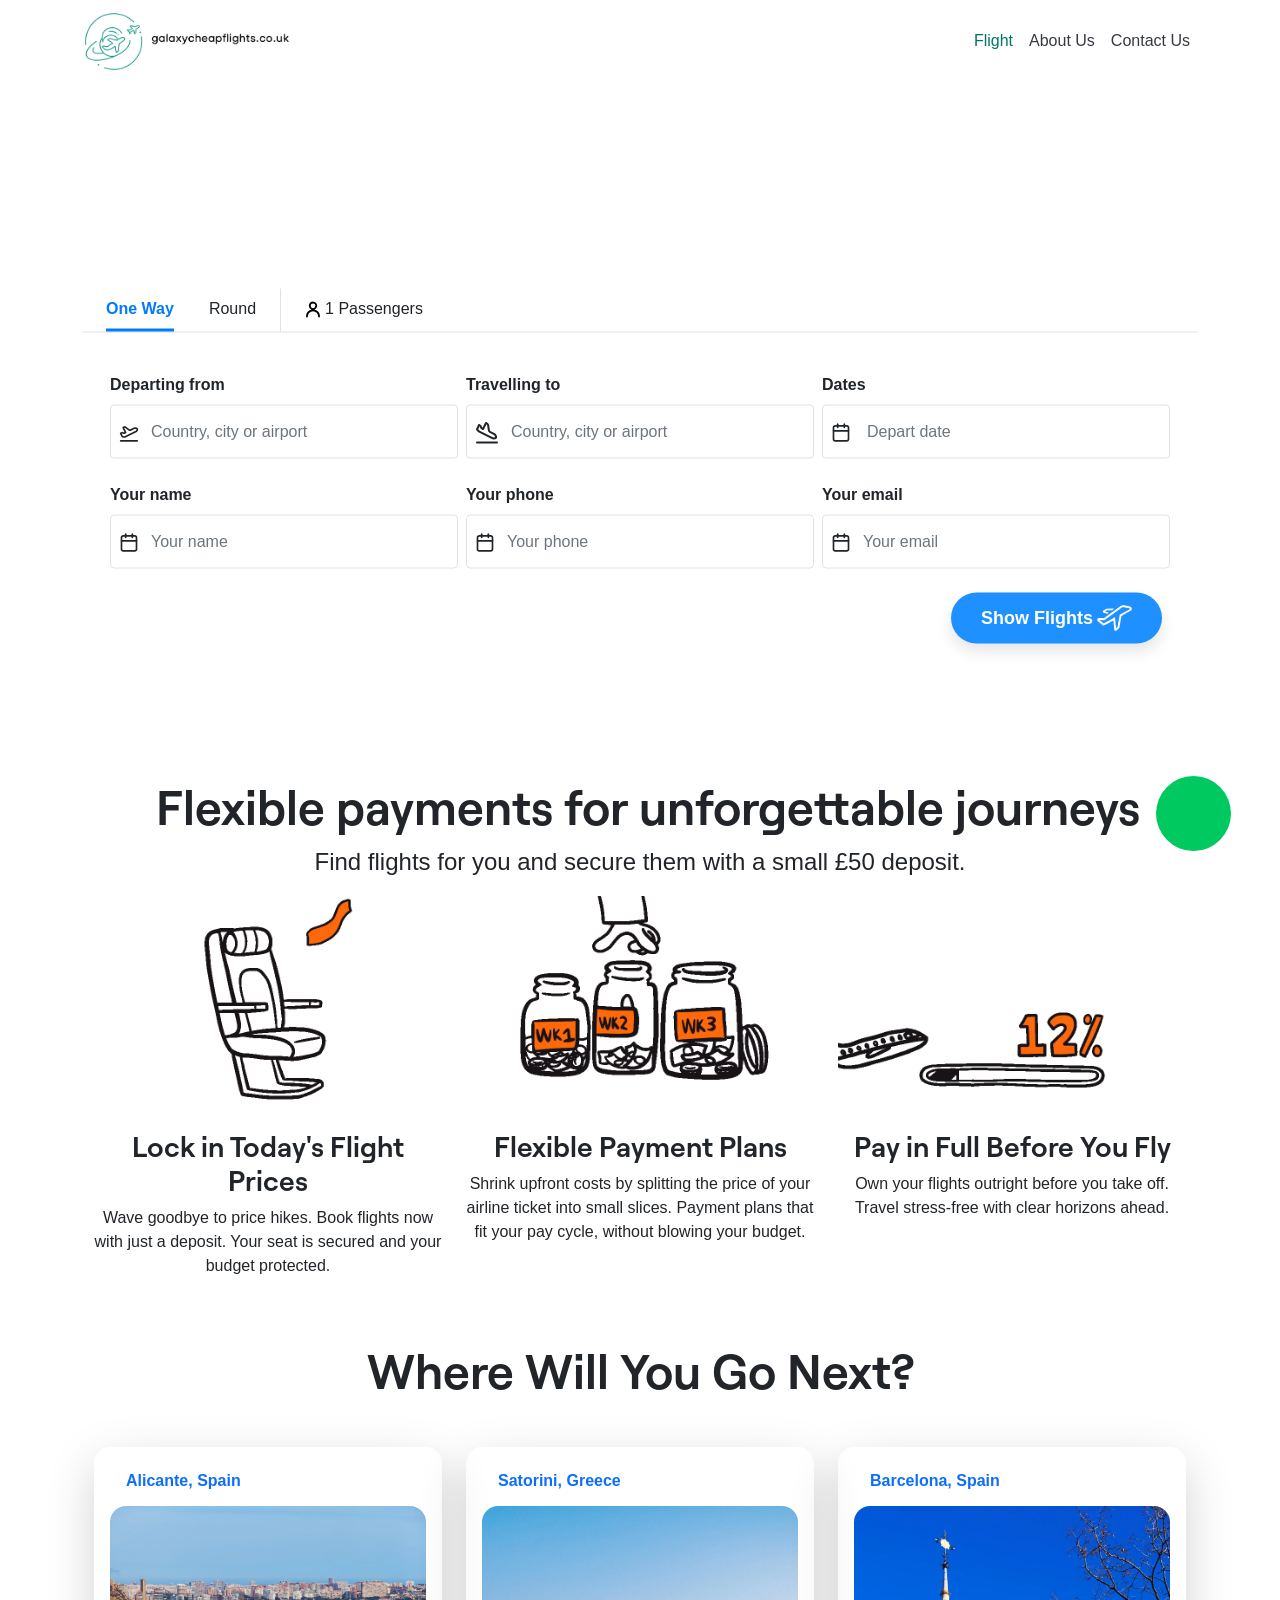
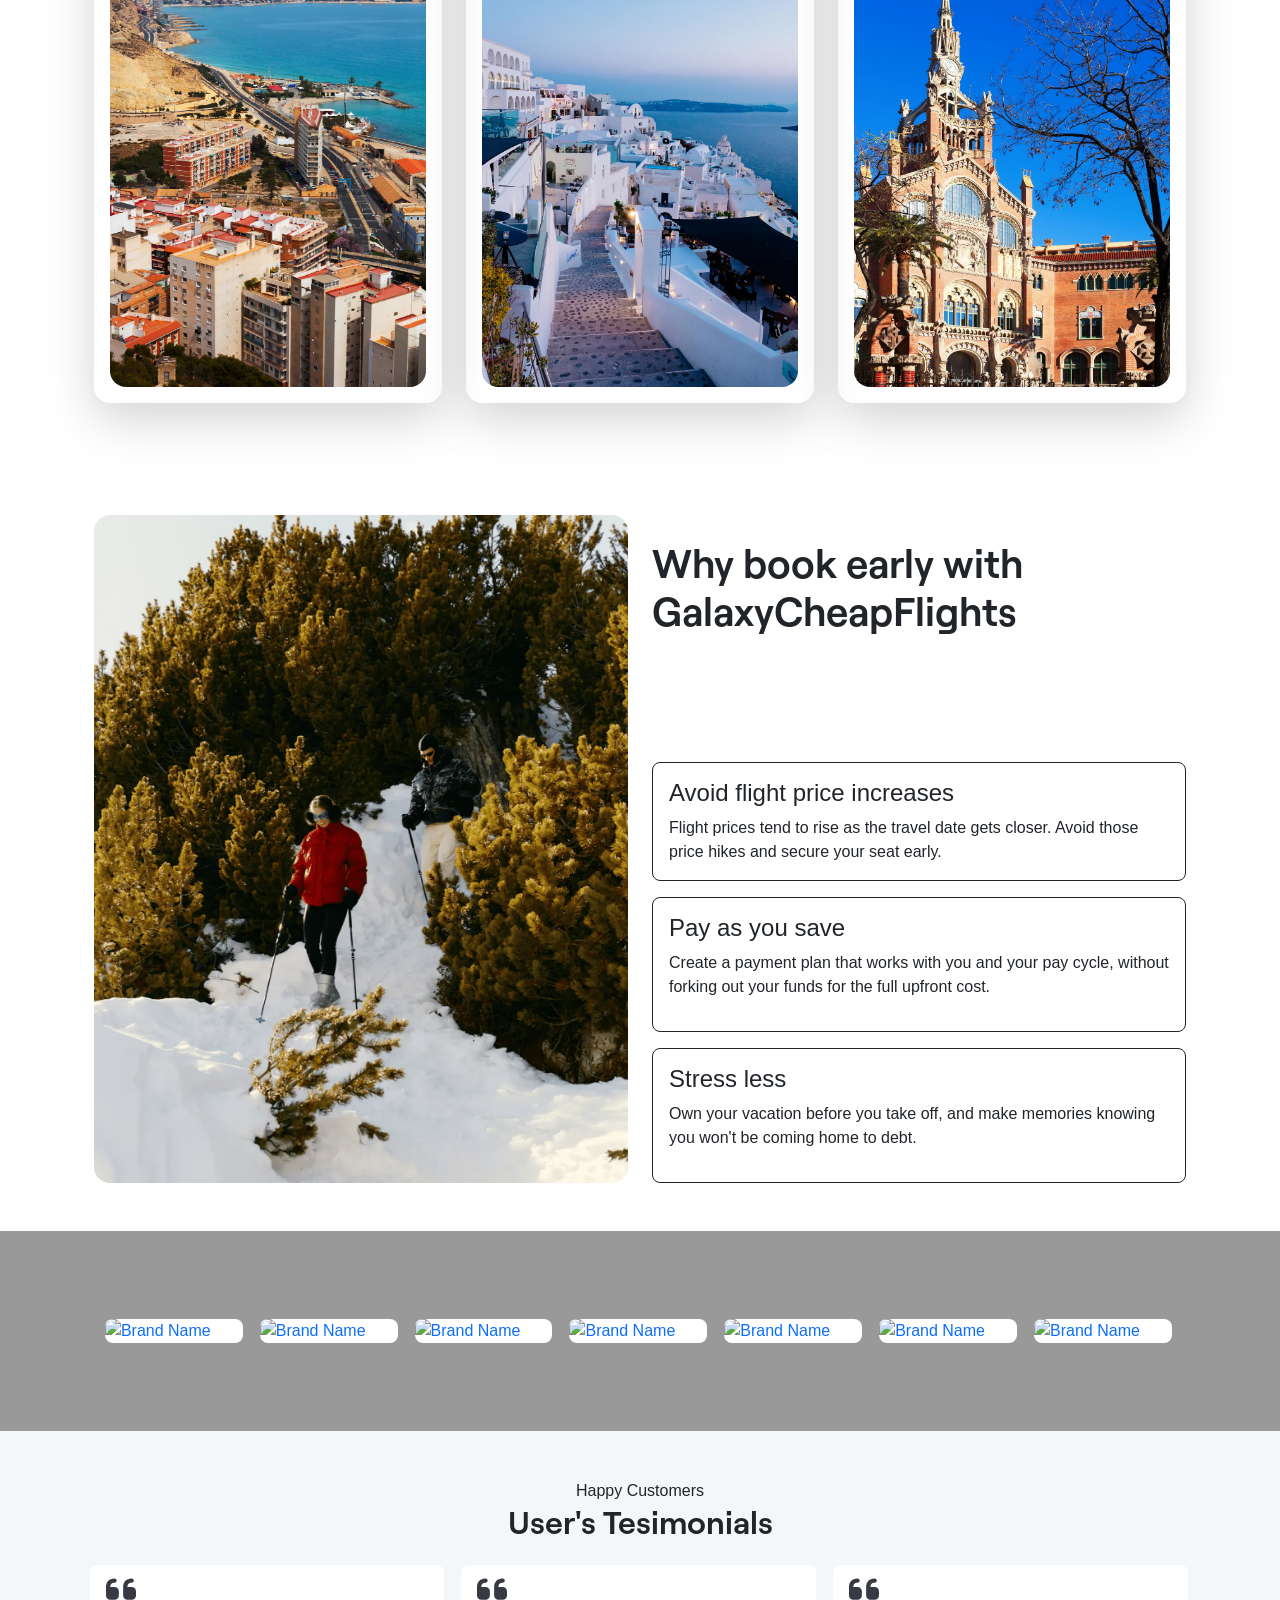
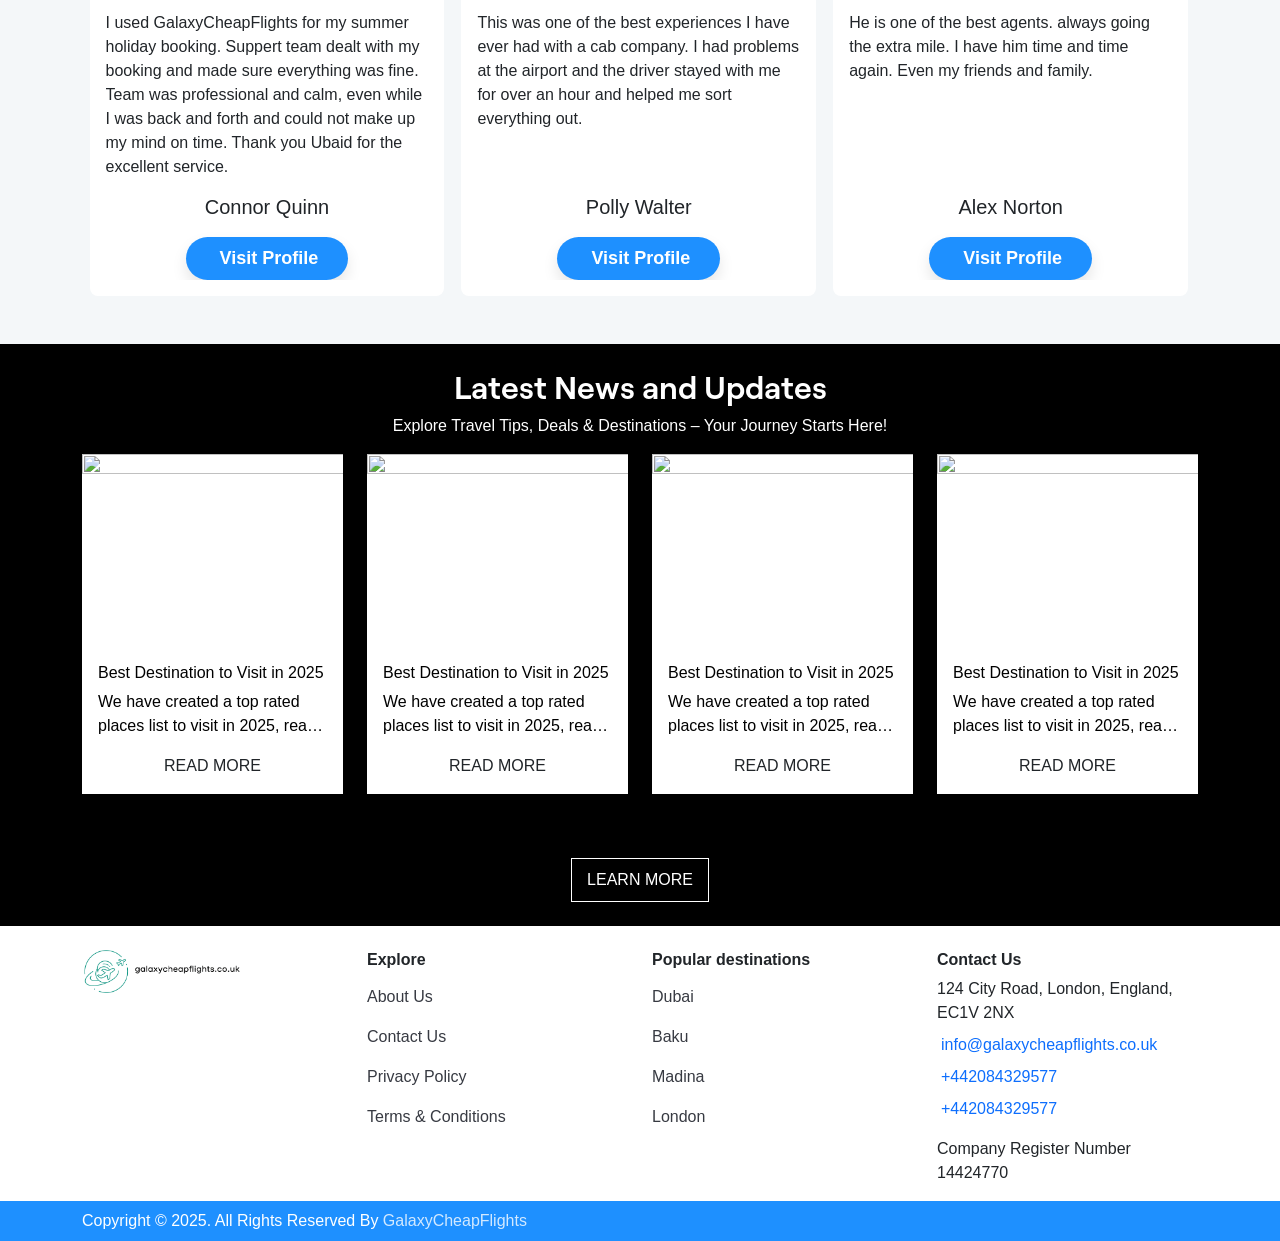
==== commit 51fe2edb: "home page updated" ====
--- a/flyaway/index.html
+++ b/flyaway/index.html
@@ -5,6 +5,7 @@
     <title>FlyAwayWorld</title>
     <meta charset="utf-8">
     <meta name="viewport" content="width=device-width, initial-scale=1">
+    <meta name="robots" content="noindex">
     <link rel="preconnect" href="https://fonts.googleapis.com">
     <link rel="preconnect" href="https://fonts.gstatic.com" crossorigin>
     <link rel="shortcut icon" href="front/images/favicon.png" type="image/x-icon">
@@ -28,7 +29,7 @@
     <header>
         <div class="container-lg">
             <nav class="navbar navbar-expand-lg navbar-dark">
-                <a class="navbar-brand" href="index.html"><img src="front/images/gcf-logo.png" alt=""
+                <a class="navbar-brand" href="index.html"><img src="./front/images/gcf-logo.png" alt=""
                         class="img-fluid site-logo"></a>
                 <button class="navbar-toggler" type="button" data-bs-toggle="collapse"
                     data-bs-target="#navbarSupportedContent" aria-controls="navbarSupportedContent"
@@ -69,38 +70,21 @@
         </div> -->
         <div>
             <!-- <img src="/flyaway/front/images/header.jpg" class="img-fluid header-img" alt=""> -->
-            <video src="/flyaway/front/images/header.mp4" id="videoPlayer" class="w-100" autoplay loop
+            <video src="./front/images/header.mp4" id="videoPlayer" class="w-100" autoplay loop
                 style="filter: brightness(0.5);"></video>
-            <script>
-                var video = document.getElementById("videoPlayer");
-                var startTime = 1; // Start the loop at 10 seconds
-                var endTime = 15;   // End the loop at 20 seconds (play for 10 seconds)
-
-                // Set the initial start time
-                video.currentTime = startTime;
-
-                video.addEventListener("timeupdate", function () {
-                    // If current time exceeds the end time, jump back to the start time
-                    if (video.currentTime >= endTime) {
-                        video.currentTime = startTime;
-                        video.play(); // Ensure it keeps playing after the jump
-                    }
-                });
-            </script>
-
         </div>
         <div class="flightSearch position-absolute">
             <div class="container-lg">
                 <div>
                     <div class="text-white text-center">
-                        <h1 style="font-size: 4.5rem;">Book flights early,<br>pay flexibly</h1>
-                        <p style="font-size: 1.5rem;">We'll save your seat, while you save the rest.</p>
-                    </div>
-                    <div class="flight-searchForm py-md-4 py-2 rounded">
+                        <h1 style="font-size:3.5rem;">Book flights early, pay flexibly</h1>
+                        <p style="font-size: 1.2rem;">We'll save your seat, while you save the rest.</p>
+                    </div>
+                    <div class="flight-searchForm rounded">
                         <!-- <p class="text-white fw-bold">
                         Find Cheap Flights World Wide</p> -->
                         <form action="" class="mb-0">
-                            <div class="d-flex mb-3 border-bottom px-md-4 px-2">
+                            <div class="d-flex mb-3 border-bottom px-4 pt-4">
                                 <div class="d-flex mb-sm-0 pe-4 justify-content-between border-end">
                                     <div class="trip d-flex">
 
@@ -136,8 +120,9 @@
                                                     <path
                                                         d="M9.057 5.33a4.162 4.162 0 1 1 4.373 6.85 6.958 6.958 0 0 1 5.527 6.81.9.9 0 0 1-1.8 0 5.158 5.158 0 1 0-10.315 0 .9.9 0 0 1-1.8 0 6.958 6.958 0 0 1 5.527-6.81 4.16 4.16 0 0 1-2.731-3.908c0-1.104.438-2.162 1.219-2.943ZM12 5.91a2.362 2.362 0 1 0 0 4.724 2.362 2.362 0 0 0 0-4.724Z">
                                                     </path>
-                                                </svg><span id="totalPessanger">7 </span><span> Passengers</span></span><span
-                                                class="ms-3"><i class="fa-solid fa-chevron-down"></i></span></div>
+                                                </svg><span id="totalPessanger">7 </span><span>
+                                                    Passengers</span></span><span class="ms-3"><i
+                                                    class="fa-solid fa-chevron-down"></i></span></div>
                                         <div class="pessangerSelect position-absolute rounded my-shadow p-2"
                                             style="display: none;">
                                             <h4 style="font-size: 18px;">Passengers</h4>
@@ -273,7 +258,7 @@
 
                                             <!-- Buttons -->
                                             <div class="mt-1">
-                                                    <button type="button" class="btn w-100 myBtn btn-info py-1"
+                                                <button type="button" class="btn w-100 myBtn btn-info py-1"
                                                     id="pessangerClose">Done</button>
                                             </div>
                                         </div>
@@ -326,9 +311,9 @@
                                 </div>
                             </div>
 
-                            <div class="row mx-0 p-md-4 px-2">
+                            <div class="row mx-0 p-4">
                                 <div class="col-md-4 col-sm-6 px-1 mb-4">
-                                       <label for="departFrom" class="mb-2 d-md-block d-none font-600">Departing from
+                                    <label for="departFrom" class="mb-2 d-md-block d-none font-600">Departing from
                                     </label>
                                     <div class="form-element border p-2 bg-white rounded-1 position-relative">
                                         <div class="position-relative d-flex align-items-center">
@@ -371,7 +356,7 @@
                                     </div>
                                 </div>
                                 <div class="col-md-4 col-sm-6 px-1 mb-4">
-                                     <label for="flyTo" class="mb-2 d-md-block d-none font-600">Travelling to
+                                    <label for="flyTo" class="mb-2 d-md-block d-none font-600">Travelling to
                                     </label>
                                     <div class="form-element border p-2 bg-white rounded-1 position-relative">
                                         <div class="position-relative d-flex align-items-center">
@@ -414,7 +399,7 @@
                                     </div>
                                 </div>
                                 <div class="col-md-4 col-sm-6 px-1 mb-4">
-                                      <label for="flyTo" class="mb-2 d-md-block d-none font-600">Dates
+                                    <label for="flyTo" class="mb-2 d-md-block d-none font-600">Dates
                                     </label>
                                     <div class="form-element border p-2 bg-white rounded-1">
                                         <div class="position-relative d-flex align-items-center">
@@ -453,7 +438,7 @@
                                     </div>
                                 </div>
                                 <div class="col-md-4 col-sm-6 px-1 mb-4">
-                                      <label for="flyTo" class="mb-2 d-md-block d-none font-600">Your name
+                                    <label for="flyTo" class="mb-2 d-md-block d-none font-600">Your name
                                     </label>
                                     <div class="form-element border p-2 bg-white rounded-1">
                                         <div class="position-relative d-flex align-items-center">
@@ -481,7 +466,7 @@
                                     </div>
                                 </div>
                                 <div class="col-md-4 col-sm-6 px-1 mb-4">
-                                      <label for="flyTo" class="mb-2 d-md-block d-none font-600">Your phone
+                                    <label for="flyTo" class="mb-2 d-md-block d-none font-600">Your phone
                                     </label>
                                     <div class="form-element border p-2 bg-white rounded-1">
                                         <div class="position-relative d-flex align-items-center">
@@ -509,7 +494,7 @@
                                     </div>
                                 </div>
                                 <div class="col-md-4 col-sm-6 px-1 mb-4">
-                                      <label for="flyTo" class="mb-2 d-md-block d-none font-600">Your email
+                                    <label for="flyTo" class="mb-2 d-md-block d-none font-600">Your email
                                     </label>
                                     <div class="form-element border p-2 bg-white rounded-1">
                                         <div class="position-relative d-flex align-items-center">
@@ -537,8 +522,7 @@
                                     </div>
                                 </div>
                                 <div class="col-md-3 offset-md-9">
-                                    <div
-                                        class="form-element d-flex justify-content-end align-items-center h-100">
+                                    <div class="form-element d-flex justify-content-end align-items-center h-100">
                                         <button type="button" class="btn btn-lg search-flight-btn">Show Flights
                                             <span class="ms-1">
                                                 <svg fill="#ffffff" viewBox="0 0 36 36" width="35" height="35"
@@ -574,8 +558,54 @@
         </div>
     </div>
     <div class="container-lg">
-        <div class="ourValues mb-4">
-            <div class="row mx-0 justify-content-center">
+        <div class="ourValues my-5">
+            <div class="text-center">
+                <h2 class="ms-3 fw-bold" style="font-size: 3rem;">
+                    Flexible payments for unforgettable journeys
+                </h2>
+                <p style="font-size: 1.5rem;">Find flights for you and secure them with a small £50 deposit.</p>
+                <div>
+                    <div class="row mx-0 justify-content-center">
+                        <div class="col-md-4 col-sm-6">
+                            <div class="text-center">
+                                <img src="./front/images/lock.webp" alt="" class="img-fluid">
+                                <h3>
+                                    Lock in Today's Flight Prices
+                                </h3>
+                                <p>
+                                    Wave goodbye to price hikes. Book flights now with just a deposit. Your seat is
+                                    secured and your budget protected.
+                                </p>
+                            </div>
+                        </div>
+                        <div class="col-md-4 col-sm-6">
+                            <div class="text-center">
+                                <img src="./front/images/payments.webp" alt="" class="img-fluid">
+                                <h3>
+                                    Flexible Payment Plans
+                                </h3>
+                                <p>
+                                    Shrink upfront costs by splitting the price of your airline ticket into small
+                                    slices. Payment plans that fit your pay cycle, without blowing your budget.
+                                </p>
+                            </div>
+                        </div>
+                        <div class="col-md-4 col-sm-6">
+                            <div class="text-center">
+                                <img src="./front/images/payfull.webp" alt="" class="img-fluid">
+                                <h3>
+                                    Pay in Full Before You Fly
+                                </h3>
+                                <p>
+                                    Own your flights outright before you take off. Travel stress-free with clear
+                                    horizons ahead.
+                                </p>
+                            </div>
+                        </div>
+                    </div>
+                </div>
+            </div>
+            <!-- <div class="row mx-0 justify-content-center">
                 <div class="col-md-4 col-sm-6">
                     <div class="px-4 text-center">
                         <img src="https://images.skypicker.com/?image=https%3A%2F%2Fimages.kiwi.com%2Fsearch%2Fusps%2Ftrust.png%3Fv2&width=320&height=216"
@@ -613,228 +643,122 @@
                     </div>
                 </div>
 
-            </div>
+            </div> -->
         </div>
+        <!-- <div class="my-5">
+            <div class="text-center">
+            <h2 class="mb-4 ms-3">
+                Flexible payments for unforgettable journeys
+            </h2>
+            <p>Find flights for you and secure them with a small £50 deposit.</p>
+            </div>
+            <div class="row mx-0">
+            </div>
+        </div> -->
         <div class="popularDest my-5">
-            <h2 class="mb-4 ms-3">
-                Popular destinations
+            <h2 class="mb-5 text-center" style="font-size: 3rem;">
+                Where Will You Go Next?
             </h2>
             <div class="row mx-0">
-                <div class="col-md-3 col-sm-6 mb-3">
+                <div class="col-md-4 col-sm-6 mb-3">
                     <a href="">
-                        <div class="popularDestCard shadow-lg rounded-5 p-2 pb-0">
+                        <div class="popularDestCard shadow-lg rounded-4 p-3">
                             <div class="popularCardInner">
-                                <div class="">
-                                    <img src="https://www.kayak.com/rimg/dimg/4d/5a/a25ec4ac-city-33415-16510f7e605.jpg?crop=true&height=512"
-                                        alt="" width="284" height="200" class="img-fluid rounded-5">
-                                </div>
-                                <div class="destName p-3 d-flex justify-content-between align-items-center">
+                                <div class="destName px-3 py-2 d-flex justify-content-between align-items-center">
                                     <div>
                                         <h6 class="fw-bold">
-                                            Baku
+                                            Alicante, Spain
                                         </h6>
-                                        <div class="fromFare fw-bold">
-                                            <span>
-                                                from $499
-                                            </span>
-                                        </div>
                                     </div>
-                                    <span>
-                                        <i class="fa-classic fa-solid fa-chevron-right fa-fw"></i>
-                                    </span>
+                                </div>
+                                <div class="popImg">
+                                    <img src="./front/images/destinations/alicante-spain.webp" alt="" class="img-fluid rounded-4">
                                 </div>
                             </div>
                         </div>
                     </a>
                 </div>
-                <div class="col-md-3 col-sm-6 mb-3">
+                <div class="col-md-4 col-sm-6 mb-3">
                     <a href="">
-                        <div class="popularDestCard shadow-lg rounded-5 p-2 pb-0">
+                        <div class="popularDestCard shadow-lg rounded-4 p-3">
                             <div class="popularCardInner">
-                                <div class="">
-                                    <img src="https://www.kayak.com/rimg/dimg/29/6a/9511b05e-city-10828-1655c9680af.jpg?crop=true&height=512"
-                                        alt="" width="284" height="200" class="img-fluid rounded-5">
-                                </div>
-                                <div class="destName p-3 d-flex justify-content-between align-items-center">
+                                <div class="destName px-3 py-2 d-flex justify-content-between align-items-center">
                                     <div>
                                         <h6 class="fw-bold">
-                                            Karachi
+                                            Satorini, Greece
                                         </h6>
-                                        <div class="fromFare fw-bold">
-                                            <span>
-                                                from $299
-                                            </span>
-                                        </div>
                                     </div>
-                                    <span>
-                                        <i class="fa-classic fa-solid fa-chevron-right fa-fw"></i>
-                                    </span>
-                                </div>
-                            </div>
+                                </div>
+                            </div>
+                            <div class="popImg">
+                                <img src="./front/images/destinations/santorini-greece.webp" alt="" class="img-fluid rounded-4">
+                            </div>
+
                         </div>
                     </a>
                 </div>
-                <div class="col-md-3 col-sm-6 mb-3">
+                <div class="col-md-4 col-sm-6 mb-3">
                     <a href="">
-                        <div class="popularDestCard shadow-lg rounded-5 p-2 pb-0">
+                        <div class="popularDestCard shadow-lg rounded-4 p-3">
                             <div class="popularCardInner">
-                                <div class="">
-                                    <img src="https://www.kayak.com/rimg/dimg/29/6a/9511b05e-city-10828-1655c9680af.jpg?crop=true&height=512"
-                                        alt="" width="284" height="200" class="img-fluid rounded-5">
-                                </div>
-                                <div class="destName p-3 d-flex justify-content-between align-items-center">
+                                <div class="destName px-3 py-2 d-flex justify-content-between align-items-center">
                                     <div>
                                         <h6 class="fw-bold">
-                                            Karachi
+                                            Barcelona, Spain
                                         </h6>
-                                        <div class="fromFare fw-bold">
-                                            <span>
-                                                from $299
-                                            </span>
-                                        </div>
+
                                     </div>
-                                    <span>
-                                        <i class="fa-classic fa-solid fa-chevron-right fa-fw"></i>
-                                    </span>
+                                </div>
+                                <div class="popImg">
+                                    <img src="./front/images/destinations/barcelona-spain.webp" alt="" class="img-fluid rounded-4">
                                 </div>
                             </div>
                         </div>
                     </a>
                 </div>
-                <div class="col-md-3 col-sm-6 mb-3">
-                    <a href="">
-                        <div class="popularDestCard shadow-lg rounded-5 p-2 pb-0">
-                            <div class="popularCardInner">
-                                <div class="">
-                                    <img src="https://www.kayak.com/rimg/dimg/29/6a/9511b05e-city-10828-1655c9680af.jpg?crop=true&height=512"
-                                        alt="" width="284" height="200" class="img-fluid rounded-5">
-                                </div>
-                                <div class="destName p-3 d-flex justify-content-between align-items-center">
-                                    <div>
-                                        <h6 class="fw-bold">
-                                            Karachi
-                                        </h6>
-                                        <div class="fromFare fw-bold">
-                                            <span>
-                                                from $299
-                                            </span>
-                                        </div>
-                                    </div>
-                                    <span>
-                                        <i class="fa-classic fa-solid fa-chevron-right fa-fw"></i>
-                                    </span>
-                                </div>
-                            </div>
-                        </div>
-                    </a>
-                </div>
-                <div class="col-md-3 col-sm-6 mb-3">
-                    <a href="">
-                        <div class="popularDestCard shadow-lg rounded-5 p-2 pb-0">
-                            <div class="popularCardInner">
-                                <div class="">
-                                    <img src="https://www.kayak.com/rimg/dimg/4d/5a/a25ec4ac-city-33415-16510f7e605.jpg?crop=true&height=512"
-                                        alt="" width="284" height="200" class="img-fluid rounded-5">
-                                </div>
-                                <div class="destName p-3 d-flex justify-content-between align-items-center">
-                                    <div>
-                                        <h6 class="fw-bold">
-                                            Baku
-                                        </h6>
-                                        <div class="fromFare fw-bold">
-                                            <span>
-                                                from $499
-                                            </span>
-                                        </div>
-                                    </div>
-                                    <span>
-                                        <i class="fa-classic fa-solid fa-chevron-right fa-fw"></i>
-                                    </span>
-                                </div>
-                            </div>
-                        </div>
-                    </a>
-                </div>
-                <div class="col-md-3 col-sm-6 mb-3">
-                    <a href="">
-                        <div class="popularDestCard shadow-lg rounded-5 p-2 pb-0">
-                            <div class="popularCardInner">
-                                <div class="">
-                                    <img src="https://www.kayak.com/rimg/dimg/29/6a/9511b05e-city-10828-1655c9680af.jpg?crop=true&height=512"
-                                        alt="" width="284" height="200" class="img-fluid rounded-5">
-                                </div>
-                                <div class="destName p-3 d-flex justify-content-between align-items-center">
-                                    <div>
-                                        <h6 class="fw-bold">
-                                            Karachi
-                                        </h6>
-                                        <div class="fromFare fw-bold">
-                                            <span>
-                                                from $299
-                                            </span>
-                                        </div>
-                                    </div>
-                                    <span>
-                                        <i class="fa-classic fa-solid fa-chevron-right fa-fw"></i>
-                                    </span>
-                                </div>
-                            </div>
-                        </div>
-                    </a>
-                </div>
-                <div class="col-md-3 col-sm-6 mb-3">
-                    <a href="">
-                        <div class="popularDestCard shadow-lg rounded-5 p-2 pb-0">
-                            <div class="popularCardInner">
-                                <div class="">
-                                    <img src="https://www.kayak.com/rimg/dimg/29/6a/9511b05e-city-10828-1655c9680af.jpg?crop=true&height=512"
-                                        alt="" width="284" height="200" class="img-fluid rounded-5">
-                                </div>
-                                <div class="destName p-3 d-flex justify-content-between align-items-center">
-                                    <div>
-                                        <h6 class="fw-bold">
-                                            Karachi
-                                        </h6>
-                                        <div class="fromFare fw-bold">
-                                            <span>
-                                                from $299
-                                            </span>
-                                        </div>
-                                    </div>
-                                    <span>
-                                        <i class="fa-classic fa-solid fa-chevron-right fa-fw"></i>
-                                    </span>
-                                </div>
-                            </div>
-                        </div>
-                    </a>
-                </div>
-                <div class="col-md-3 col-sm-6 mb-3">
-                    <a href="">
-                        <div class="popularDestCard shadow-lg rounded-5 p-2 pb-0">
-                            <div class="popularCardInner">
-                                <div class="">
-                                    <img src="https://www.kayak.com/rimg/dimg/4d/5a/a25ec4ac-city-33415-16510f7e605.jpg?crop=true&height=512"
-                                        alt="" width="284" height="200" class="img-fluid rounded-5">
-                                </div>
-                                <div class="destName p-3 d-flex justify-content-between align-items-center">
-                                    <div>
-                                        <h6 class="fw-bold">
-                                            Baku
-                                        </h6>
-                                        <div class="fromFare fw-bold">
-                                            <span>
-                                                from $499
-                                            </span>
-                                        </div>
-                                    </div>
-                                    <span>
-                                        <i class="fa-classic fa-solid fa-chevron-right fa-fw"></i>
-                                    </span>
-                                </div>
-                            </div>
-                        </div>
-                    </a>
+            </div>
+        </div>
+        <div class="book-early py-5">
+            <div class="row mx-0">
+                <div class="col-md-6">
+                    <div class="bookearlyImg">
+                        <img src="./front/images/bookearly.avif" alt="" class="img-fluid rounded-4">
+                    </div>
+                </div>
+                <div class="col-md-6">
+                    <div class="d-flex justify-content-between flex-column h-100">
+                        <h3 class="fw-bold mt-4" style="font-size: 2.5rem;">
+                            Why book early with GalaxyCheapFlights
+                        </h3>
+                        <div class="">
+                            <div class="bookearly-text p-md-3 p-2 border border-dark rounded-3 mb-3">
+                                <h4>
+                                    Avoid flight price increases
+                                </h4>
+                                Flight prices tend to rise as the travel date gets closer. Avoid those price hikes and
+                                secure your seat early.
+                            </div>
+                            <div class="bookearly-text p-md-3 p-2 border border-dark rounded-3 mb-3">
+                                <h4>
+                                    Pay as you save
+                                </h4>
+                                <p>
+                                    Create a payment plan that works with you and your pay cycle, without forking out
+                                    your
+                                    funds for the full upfront cost.
+                                </p>
+                            </div>
+                            <div class="bookearly-text p-md-3 p-2 border border-dark rounded-3">
+                                <h4>
+                                    Stress less
+                                </h4>
+                                <p>
+                                    Own your vacation before you take off, and make memories knowing you won't be coming
+                                    home to debt.
+                                </p>
+                            </div>
+                        </div>
+                    </div>
                 </div>
             </div>
         </div>
@@ -972,10 +896,10 @@
             </div>
         </div>
     </div>
-    <div class="reviews my-5">
+    <div class="reviews py-5">
         <div class="container-lg">
             <div class="text-center mb-4">
-                <p class="mb-0">Happy Customer</p>
+                <p class="mb-0">Happy Customers</p>
                 <h2>
                     User's Tesimonials
                 </h2>
@@ -991,7 +915,8 @@
                         </span>
                         <div class="h-100">
                             <p class="testiText">
-                                I used Flayawayworld for my summer holiday booking. Suppert team dealt with my booking
+                                I used GalaxyCheapFlights for my summer holiday booking. Suppert team dealt with my
+                                booking
                                 and made sure everything was fine. Team was professional and calm, even while I was back
                                 and forth and could not make up my mind on time.
                                 Thank you Ubaid for the excellent service.
@@ -1080,7 +1005,7 @@
             </div>
         </div>
     </div>
-    <div class="blogs mt-5 py-4">
+    <div class="blogs py-4">
         <div class="container-lg">
             <div class="text-center">
                 <h2>
@@ -1190,7 +1115,7 @@
                 <div class="col-md-3 col-sm-6">
                     <div class="footerItem">
                         <div class="footLogo mb-4">
-                            <img src="front/images/FlyAwayLogo.png" alt="" class="img-fluid">
+                            <img src="./front/images/gcf-logo.png" alt="" class="img-fluid">
                         </div>
                         <!-- <div class="about">
                             <p>
@@ -1212,7 +1137,7 @@
                 </div>
                 <div class="col-md-3 col-sm-6">
                     <div class="footerItem">
-                        <h6>
+                        <h6 class="fw-bold">
                             Explore
                         </h6>
                         <ul class="list-unstyled">
@@ -1233,7 +1158,7 @@
                 </div>
                 <div class="col-md-3 col-sm-6">
                     <div class="footerItem">
-                        <h6>
+                        <h6 class="fw-bold">
                             Popular destinations
                         </h6>
                         <ul class="list-unstyled">
@@ -1254,20 +1179,20 @@
                 </div>
                 <div class="col-md-3 col-sm-6">
                     <div class="footerItem">
-                        <h6>
+                        <h6 class="fw-bold">
                             Contact Us
                         </h6>
                         <address class="d-flex flex-column gap-2">
                             <span>124 City Road, London, England, EC1V 2NX<br></span>
                             <span>
                                 <a href="mailto:info@flyawayworld.com" class="d-flex gap-1"><span><i
-                                            class="fa-solid fa-envelope"></i></span>info@flayawayworld.com</a>
+                                            class="fa-solid fa-envelope"></i></span>info@galaxycheapflights.co.uk</a>
                             </span>
                             <span><a href="tel:+442084329577" class="d-flex gap-1"><span><i class="fa fa-phone"
                                             aria-hidden="true"></i></span>+442084329577</a></span>
-                            <span><a href="https://api.whatsapp.com/send/?phone=02088995566&text=Deal+in+all+kind+of+Travel+Services.&type=phone_number&app_absent=0"
+                            <span><a href="https://wa.me/%2B442084324011?text=I%27m%20interested%20in%20your%20flight%20details."
                                     class="d-flex gap-1"><span><i
-                                            class="fa-brands fa-whatsapp"></i></span>02088995566</a></span>
+                                            class="fa-brands fa-whatsapp"></i></span>+442084329577</a></span>
                         </address>
                         <p>Company Register Number 14424770</p>
                     </div>
@@ -1278,12 +1203,12 @@
             <div class="container-lg">
                 <p class="text-white mb-0">
                     Copyright © 2025. All Rights Reserved By <a href="" class=""
-                        style="color: rgb(255, 255, 255, .8)">Flyawayworld</a>
+                        style="color: rgb(255, 255, 255, .8)">GalaxyCheapFlights</a>
                 </p>
             </div>
         </div>
         <div class="whatsAppChat position-fixed">
-            <a href="https://api.whatsapp.com/send/?phone=02088995566&text=Deal+in+all+kind+of+Travel+Services.&type=phone_number&app_absent=0"
+            <a href="https://wa.me/%2B442084324011?text=I%27m%20interested%20in%20your%20flight%20details."
                 target="_blank"><img src="front/images/65f416f151f8e.gif" alt="" class="img-fluid"></a>
         </div>
         <script src="https://ajax.googleapis.com/ajax/libs/jquery/3.6.0/jquery.min.js"></script>
--- a/flyaway/front/css/style.css
+++ b/flyaway/front/css/style.css
@@ -1,10 +1,16 @@
 body {
-    font-family: "Poppins", sans-serif;
-    /* font-family: "Roboto", sans-serif; */
-    background-color: #f4f7f9;
+    /* font-family: "Poppins", sans-serif; */
+    font-family: "Roboto", sans-serif;
+    /* background-color: #f4f7f9; */
     font-weight: 300;
 }
-
+@font-face {
+    font-family: "rooboto";
+    src: url(../fonts/Roobert-SemiBold.woff2);
+}
+h1,h2,h3{
+    font-family: "rooboto", sans-serif;
+}
 :root {
     --primaryColor: rgba(0, 143, 123, 1);
     --primaryHover: rgba(0, 117, 101, 1);
@@ -184,12 +190,12 @@
 
 .popularDestCard {
     scale: 1;
-    transition: all 0.5s linear;
-}
-
-.popularDestCard:hover {
+    /* transition: all 0.5s linear; */
+}
+
+/* .popularDestCard:hover {
     scale: 1.06;
-}
+} */
 
 .sortBtn {
     flex: 0 0 33.33%;
@@ -454,12 +460,12 @@
 }
 
 .socialIcon {
-    color: var(--primaryColor);
+    color: var(--primaryBtn);
     font-size: 1.5rem;
 }
 
 .disc {
-    background-color: var(--primaryColor);
+    background-color: var(--primaryBtn);
 }
 
 .topAirlines {
@@ -551,7 +557,7 @@
     background: #00c95f;
     border-radius: 50%;
     padding: 8px;
-    z-index: 1;
+    z-index: 9999;
 }
 
 @media screen and (max-width: 768px) {
@@ -603,3 +609,9 @@
     border-bottom: 3px solid #007bff; /* bold underline */
     color: #007bff;
 }
+.bookearly-text{
+    cursor: pointer;
+}
+.reviews{
+    background-color: #f4f7f9
+}
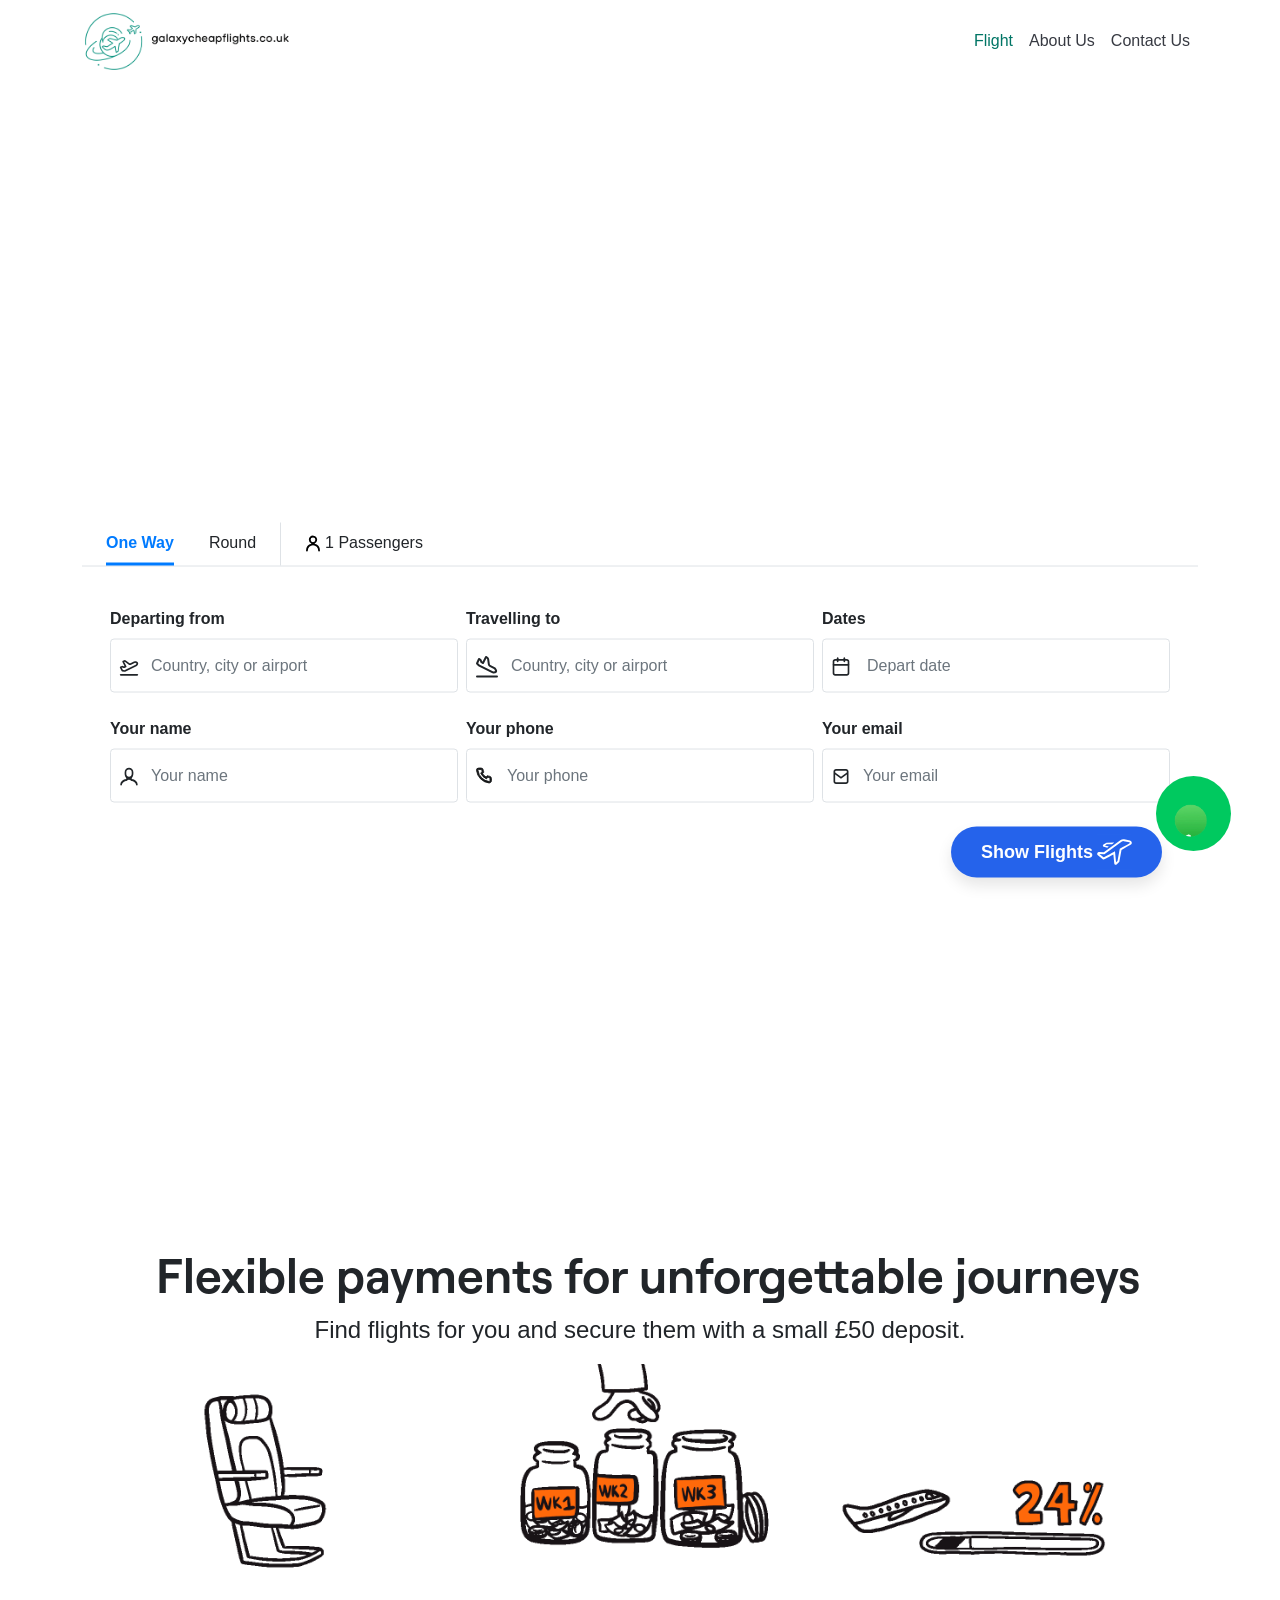
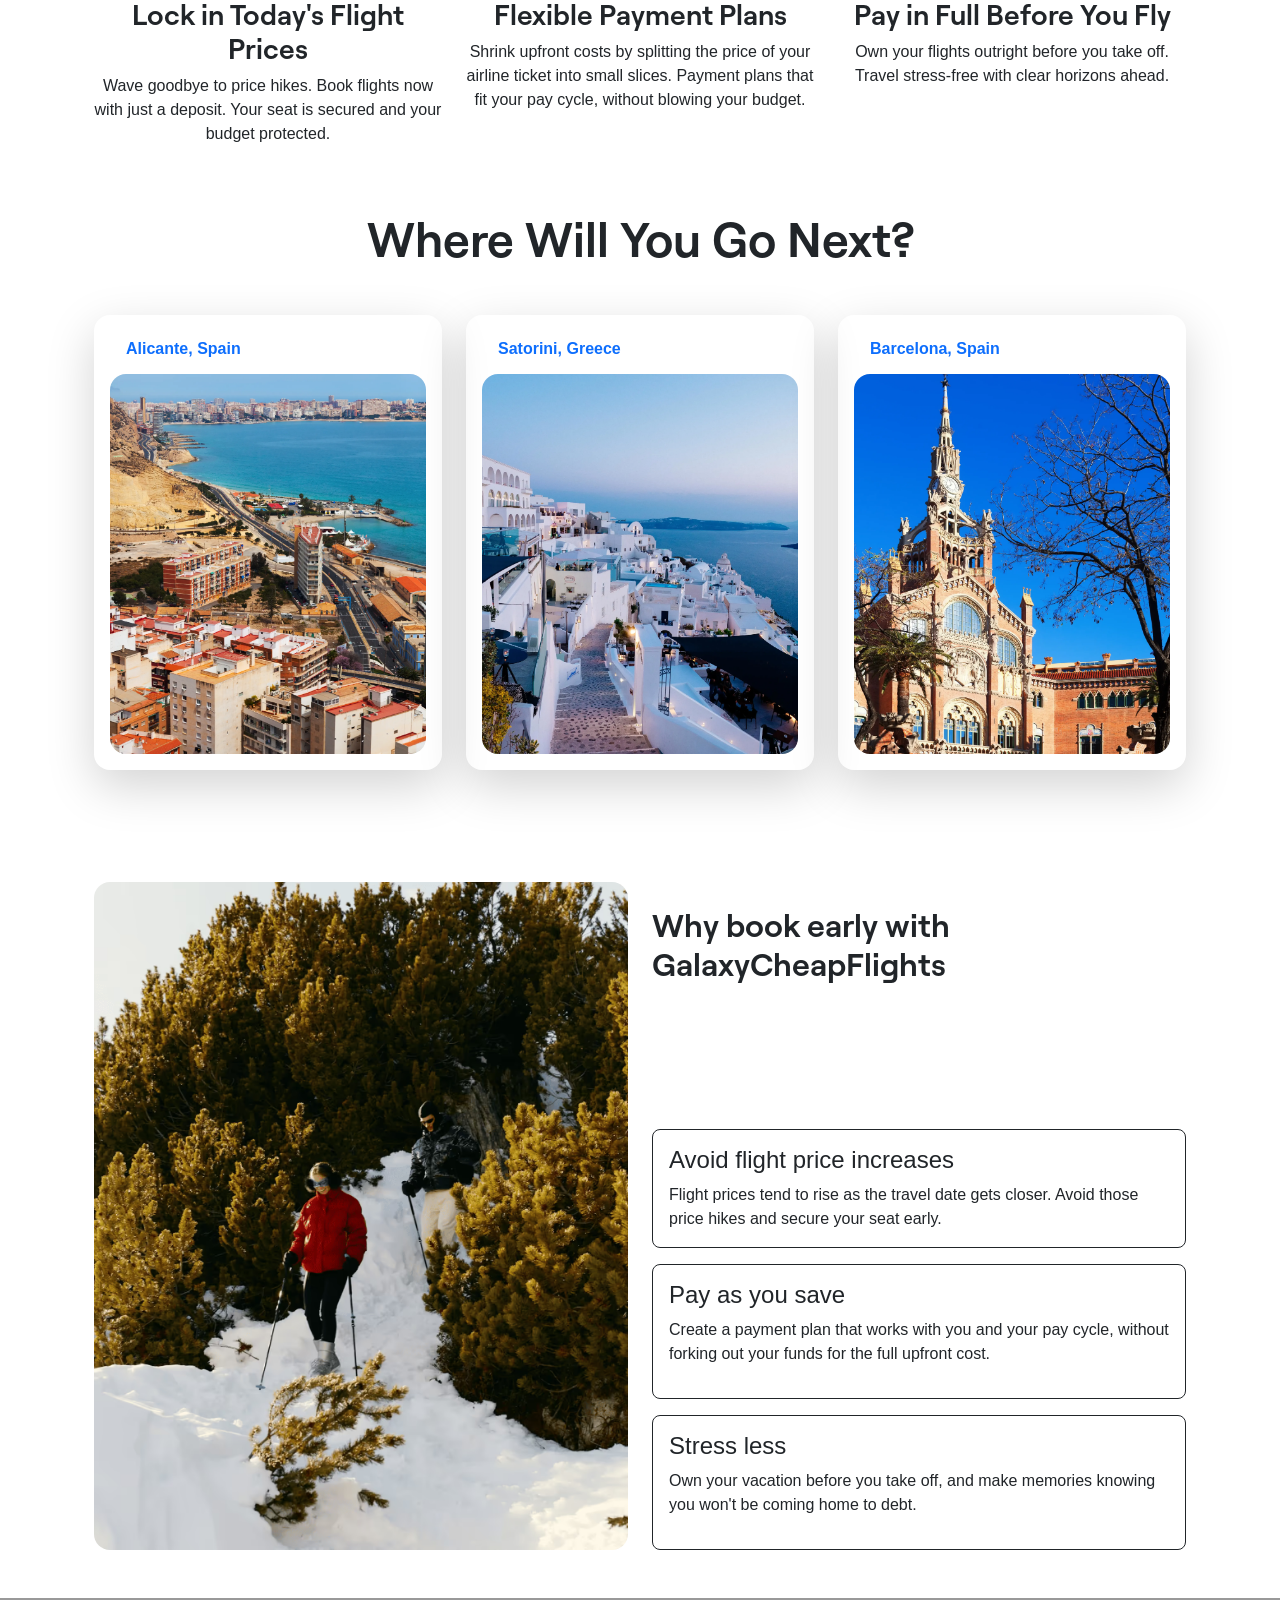
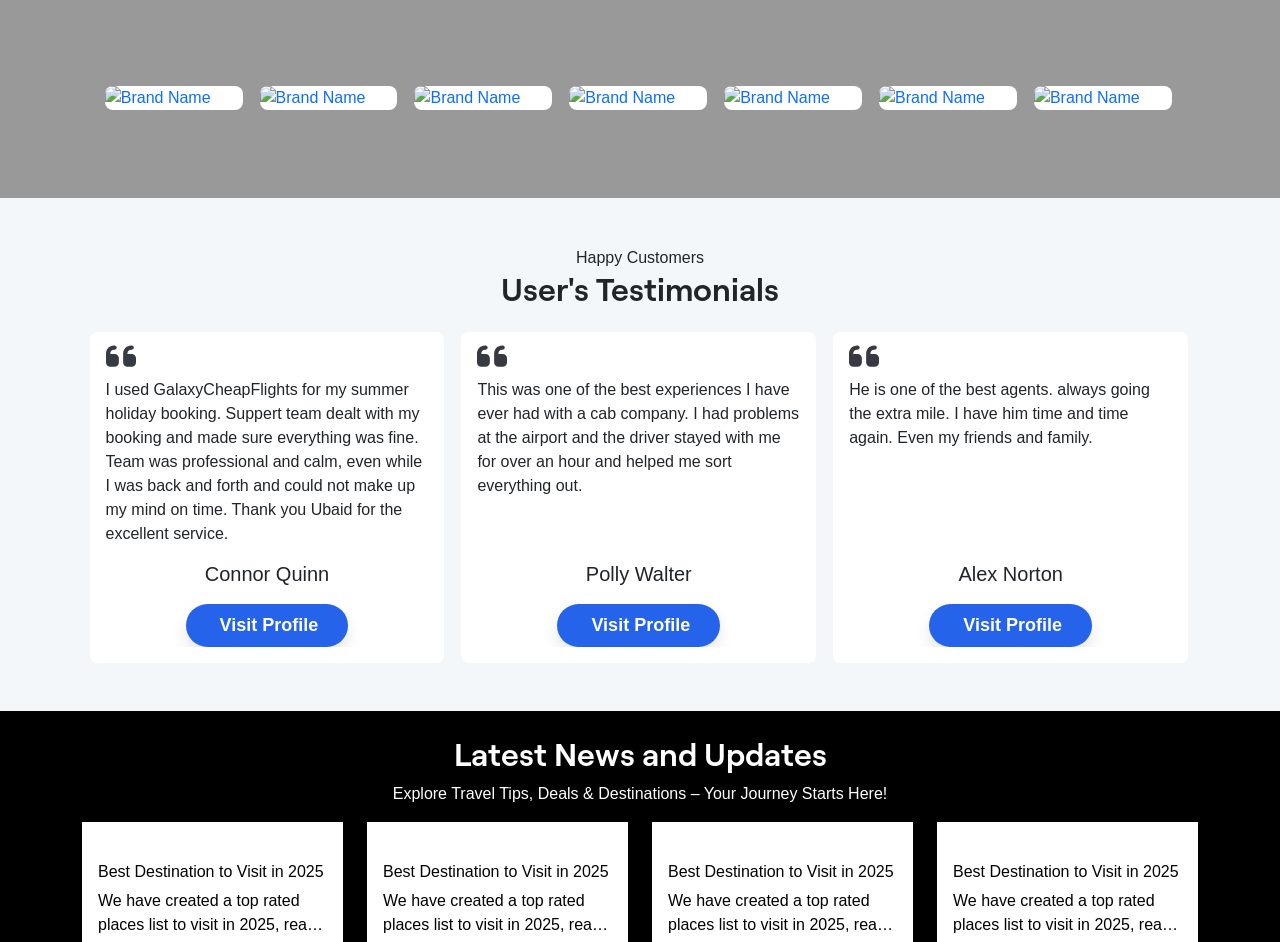
==== commit 10330298: "new changes" ====
--- a/flyaway/index.html
+++ b/flyaway/index.html
@@ -70,22 +70,22 @@
         </div> -->
         <div>
             <!-- <img src="/flyaway/front/images/header.jpg" class="img-fluid header-img" alt=""> -->
-            <video src="./front/images/header.mp4" id="videoPlayer" class="w-100" autoplay loop
+            <video src="./front/images/header.mp4" id="videoPlayer" class="w-100 herovideo" autoplay loop
                 style="filter: brightness(0.5);"></video>
         </div>
         <div class="flightSearch position-absolute">
             <div class="container-lg">
                 <div>
-                    <div class="text-white text-center">
-                        <h1 style="font-size:3.5rem;">Book flights early, pay flexibly</h1>
-                        <p style="font-size: 1.2rem;">We'll save your seat, while you save the rest.</p>
+                    <div class="text-white text-center heaadtext">
+                        <h1 class="headingh1">Book flights early, pay flexibly</h1>
+                        <p>We'll save your seat, while you save the rest.</p>
                     </div>
                     <div class="flight-searchForm rounded">
                         <!-- <p class="text-white fw-bold">
                         Find Cheap Flights World Wide</p> -->
-                        <form action="" class="mb-0">
-                            <div class="d-flex mb-3 border-bottom px-4 pt-4">
-                                <div class="d-flex mb-sm-0 pe-4 justify-content-between border-end">
+                        <form action="" class="mb-0 position-relative">
+                            <div class="d-flex mb-3 border-bottom px-md-4 px-2 pt-4">
+                                <div class="d-flex mb-sm-0 pe-md-4 pe-2 justify-content-between border-end">
                                     <div class="trip d-flex">
 
                                         <div class="trip-buttons">
@@ -111,8 +111,8 @@
 
                                     </div>
                                 </div>
-                                <div class="ps-4">
-                                    <div class="position-relative pessanger">
+                                <div class="ps-md-4 ps-2">
+                                    <div class="pessanger">
                                         <div class=""><span><svg style="width: 24px; fill: #000; margin-left: -4px;"
                                                     class="orbit-icon inline-block shrink-0 fill-current align-middle size-icon-medium"
                                                     viewBox="0 0 24 24" preserveAspectRatio="xMidYMid meet"
@@ -446,20 +446,13 @@
                                                 <svg xmlns="http://www.w3.org/2000/svg" width="20" height="20"
                                                     viewBox="0 0 32 32" fill="currentColor" aria-hidden="true"
                                                     class="dp__input_icon dp__input_icons" role="img"
-                                                    aria-label="Calendar icon">
+                                                    aria-label="User icon">
+                                                    <!-- Combined path to match the specific shape of the first SVG with 2.67 unit thickness -->
                                                     <path
-                                                        d="M29.333 8c0-2.208-1.792-4-4-4h-18.667c-2.208 0-4 1.792-4 4v18.667c0 2.208 1.792 4 4 4h18.667c2.208 0 4-1.792 4-4v-18.667zM26.667 8v18.667c0 0.736-0.597 1.333-1.333 1.333 0 0-18.667 0-18.667 0-0.736 0-1.333-0.597-1.333-1.333 0 0 0-18.667 0-18.667 0-0.736 0.597-1.333 1.333-1.333 0 0 18.667 0 18.667 0 0.736 0 1.333 0.597 1.333 1.333z">
-                                                    </path>
-                                                    <path
-                                                        d="M20 2.667v5.333c0 0.736 0.597 1.333 1.333 1.333s1.333-0.597 1.333-1.333v-5.333c0-0.736-0.597-1.333-1.333-1.333s-1.333 0.597-1.333 1.333z">
-                                                    </path>
-                                                    <path
-                                                        d="M9.333 2.667v5.333c0 0.736 0.597 1.333 1.333 1.333s1.333-0.597 1.333-1.333v-5.333c0-0.736-0.597-1.333-1.333-1.333s-1.333 0.597-1.333 1.333z">
-                                                    </path>
-                                                    <path
-                                                        d="M4 14.667h24c0.736 0 1.333-0.597 1.333-1.333s-0.597-1.333-1.333-1.333h-24c-0.736 0-1.333 0.597-1.333 1.333s0.597 1.333 1.333 1.333z">
+                                                        d="M22.82 20.55l-.63-.18c-1.06-.29-1.79-.51-1.91-1.75 2.83-3 2.79-5.67 2.73-8.47 0-.38 0-.76 0-1.15a7 7 0 0 0-14 0c0 .39 0 .77 0 1.15-.06 2.8-.1 5.45 2.73 8.47-.12 1.24-.85 1.46-1.91 1.75l-.63.18C5.61 21.74 2 25 2 29a1.33 1.33 0 0 0 2.66 0c0-2.3 2.5-4.5 5.5-5.5.3-.1.5-.2.8-.2.8 0 1.5-.4 2.1-1 .7-.7 1.6-1 2.9-1s2.2.3 2.9 1c.6.6 1.3 1 2.1 1 .3 0 .5.1.8.2 3 1 5.5 3.2 5.5 5.5a1.33 1.33 0 0 0 2.66 0c0-4-3.61-7.26-7.18-8.45zM16 16.33c-2.4 0-4.33-1.8-4.33-4.33v-3a4.33 4.33 0 0 1 8.66 0v3c0 2.53-1.93 4.33-4.33 4.33z">
                                                     </path>
                                                 </svg>
+
                                             </span>
                                             <input type="text" class="form-control" placeholder="Your name">
                                         </div>
@@ -471,22 +464,12 @@
                                     <div class="form-element border p-2 bg-white rounded-1">
                                         <div class="position-relative d-flex align-items-center">
                                             <span class="input-icon">
-                                                <svg xmlns="http://www.w3.org/2000/svg" width="20" height="20"
-                                                    viewBox="0 0 32 32" fill="currentColor" aria-hidden="true"
-                                                    class="dp__input_icon dp__input_icons" role="img"
-                                                    aria-label="Calendar icon">
+                                                <?xml version="1.0" encoding="utf-8"?>
+                                                <!-- License: Apache. Made by Iconscout: https://github.com/Iconscout/unicons -->
+                                                <svg fill="currentColor" width="20px" height="20px" viewBox="0 0 32 32"
+                                                    xmlns="http://www.w3.org/2000/svg">
                                                     <path
-                                                        d="M29.333 8c0-2.208-1.792-4-4-4h-18.667c-2.208 0-4 1.792-4 4v18.667c0 2.208 1.792 4 4 4h18.667c2.208 0 4-1.792 4-4v-18.667zM26.667 8v18.667c0 0.736-0.597 1.333-1.333 1.333 0 0-18.667 0-18.667 0-0.736 0-1.333-0.597-1.333-1.333 0 0 0-18.667 0-18.667 0-0.736 0.597-1.333 1.333-1.333 0 0 18.667 0 18.667 0 0.736 0 1.333 0.597 1.333 1.333z">
-                                                    </path>
-                                                    <path
-                                                        d="M20 2.667v5.333c0 0.736 0.597 1.333 1.333 1.333s1.333-0.597 1.333-1.333v-5.333c0-0.736-0.597-1.333-1.333-1.333s-1.333 0.597-1.333 1.333z">
-                                                    </path>
-                                                    <path
-                                                        d="M9.333 2.667v5.333c0 0.736 0.597 1.333 1.333 1.333s1.333-0.597 1.333-1.333v-5.333c0-0.736-0.597-1.333-1.333-1.333s-1.333 0.597-1.333 1.333z">
-                                                    </path>
-                                                    <path
-                                                        d="M4 14.667h24c0.736 0 1.333-0.597 1.333-1.333s-0.597-1.333-1.333-1.333h-24c-0.736 0-1.333 0.597-1.333 1.333s0.597 1.333 1.333 1.333z">
-                                                    </path>
+                                                        d="M19.44,13c-.22,0-.45-.07-.67-.12a9.44,9.44,0,0,1-1.31-.39,2,2,0,0,0-2.48,1l-.22.45a12.18,12.18,0,0,1-2.66-2,12.18,12.18,0,0,1-2-2.66L10.52,9a2,2,0,0,0,1-2.48,10.33,10.33,0,0,1-.39-1.31c-.05-.22-.09-.45-.12-.68a3,3,0,0,0-3-2.49h-3a3,3,0,0,0-3,3.41A19,19,0,0,0,18.53,21.91l.38,0a3,3,0,0,0,2-.76,3,3,0,0,0,1-2.25v-3A3,3,0,0,0,19.44,13Zm.5,6a1,1,0,0,1-.34.75,1.05,1.05,0,0,1-.82.25A17,17,0,0,1,4.07,5.22a1.09,1.09,0,0,1,.25-.82,1,1,0,0,1,.75-.34h3a1,1,0,0,1,1,.79q.06.41.15.81a11.12,11.12,0,0,0,.46,1.55l-1.4.65a1,1,0,0,0-.49,1.33,14.49,14.49,0,0,0,7,7,1,1,0,0,0,.76,0,1,1,0,0,0,.57-.52l.62-1.4a13.69,13.69,0,0,0,1.58.46q.4.09.81.15a1,1,0,0,1,.79,1Z" style="stroke: #000; scale: 1.2;" />
                                                 </svg>
                                             </span>
                                             <input type="text" class="form-control" placeholder="Your phone">
@@ -502,18 +485,14 @@
                                                 <svg xmlns="http://www.w3.org/2000/svg" width="20" height="20"
                                                     viewBox="0 0 32 32" fill="currentColor" aria-hidden="true"
                                                     class="dp__input_icon dp__input_icons" role="img"
-                                                    aria-label="Calendar icon">
+                                                    aria-label="Email icon">
+                                                    <!-- Outer Frame and Inner Cutout -->
                                                     <path
-                                                        d="M29.333 8c0-2.208-1.792-4-4-4h-18.667c-2.208 0-4 1.792-4 4v18.667c0 2.208 1.792 4 4 4h18.667c2.208 0 4-1.792 4-4v-18.667zM26.667 8v18.667c0 0.736-0.597 1.333-1.333 1.333 0 0-18.667 0-18.667 0-0.736 0-1.333-0.597-1.333-1.333 0 0 0-18.667 0-18.667 0-0.736 0.597-1.333 1.333-1.333 0 0 18.667 0 18.667 0 0.736 0 1.333 0.597 1.333 1.333z">
+                                                        d="M28 8c0-2.208-1.792-4-4-4H8c-2.208 0-4 1.792-4 4v16c0 2.208 1.792 4 4 4h16c2.208 0 4-1.792 4-4V8zm-2.667 0v16c0 0.736-0.597 1.333-1.333 1.333H8c-0.736 0-1.333-0.597-1.333-1.333V8c0-0.736 0.597-1.333 1.333-1.333h16c0.736 0 1.333 0.597 1.333 1.333z">
                                                     </path>
+                                                    <!-- Envelope Flap (V-Shape) -->
                                                     <path
-                                                        d="M20 2.667v5.333c0 0.736 0.597 1.333 1.333 1.333s1.333-0.597 1.333-1.333v-5.333c0-0.736-0.597-1.333-1.333-1.333s-1.333 0.597-1.333 1.333z">
-                                                    </path>
-                                                    <path
-                                                        d="M9.333 2.667v5.333c0 0.736 0.597 1.333 1.333 1.333s1.333-0.597 1.333-1.333v-5.333c0-0.736-0.597-1.333-1.333-1.333s-1.333 0.597-1.333 1.333z">
-                                                    </path>
-                                                    <path
-                                                        d="M4 14.667h24c0.736 0 1.333-0.597 1.333-1.333s-0.597-1.333-1.333-1.333h-24c-0.736 0-1.333 0.597-1.333 1.333s0.597 1.333 1.333 1.333z">
+                                                        d="M6.147 9.013l9.853 7.39 9.853-7.39 1.6 2.133-11.453 8.591-11.453-8.591z">
                                                     </path>
                                                 </svg>
                                             </span>
@@ -556,14 +535,33 @@
                 </div>
             </div>
         </div>
+        <script>
+            function syncHeroVideoHeight() {
+                // Do not force height on small screens
+                if (window.innerWidth > 992) return;
+
+                const formDiv = document.querySelector('.flightSearch');
+                const videoDiv = document.querySelector('.herovideo');
+
+                if (!formDiv || !videoDiv) return;
+
+                videoDiv.style.height = formDiv.offsetHeight + 30 + 'px';
+            }
+
+            // Run on load and resize
+            window.addEventListener('load', syncHeroVideoHeight);
+            window.addEventListener('resize', syncHeroVideoHeight);
+        </script>
+
+
     </div>
     <div class="container-lg">
         <div class="ourValues my-5">
             <div class="text-center">
-                <h2 class="ms-3 fw-bold" style="font-size: 3rem;">
+                <h2 class="ms-3 fw-bold section-heading">
                     Flexible payments for unforgettable journeys
                 </h2>
-                <p style="font-size: 1.5rem;">Find flights for you and secure them with a small £50 deposit.</p>
+                <p class="text2">Find flights for you and secure them with a small £50 deposit.</p>
                 <div>
                     <div class="row mx-0 justify-content-center">
                         <div class="col-md-4 col-sm-6">
@@ -656,7 +654,7 @@
             </div>
         </div> -->
         <div class="popularDest my-5">
-            <h2 class="mb-5 text-center" style="font-size: 3rem;">
+            <h2 class="mb-md-5 mb-4 text-center section-heading">
                 Where Will You Go Next?
             </h2>
             <div class="row mx-0">
@@ -672,7 +670,8 @@
                                     </div>
                                 </div>
                                 <div class="popImg">
-                                    <img src="./front/images/destinations/alicante-spain.webp" alt="" class="img-fluid rounded-4">
+                                    <img src="./front/images/destinations/alicante-spain.webp"  srcset="" alt=""
+                                        class="img-fluid rounded-4">
                                 </div>
                             </div>
                         </div>
@@ -691,7 +690,8 @@
                                 </div>
                             </div>
                             <div class="popImg">
-                                <img src="./front/images/destinations/santorini-greece.webp" alt="" class="img-fluid rounded-4">
+                                <img src="./front/images/destinations/santorini-greece.webp" alt=""
+                                    class="img-fluid rounded-4">
                             </div>
 
                         </div>
@@ -710,7 +710,8 @@
                                     </div>
                                 </div>
                                 <div class="popImg">
-                                    <img src="./front/images/destinations/barcelona-spain.webp" alt="" class="img-fluid rounded-4">
+                                    <img src="./front/images/destinations/barcelona-spain.webp" alt=""
+                                        class="img-fluid rounded-4">
                                 </div>
                             </div>
                         </div>
@@ -727,7 +728,7 @@
                 </div>
                 <div class="col-md-6">
                     <div class="d-flex justify-content-between flex-column h-100">
-                        <h3 class="fw-bold mt-4" style="font-size: 2.5rem;">
+                        <h3 class="fw-bold mt-4" style="font-size: 2rem;">
                             Why book early with GalaxyCheapFlights
                         </h3>
                         <div class="">
@@ -901,7 +902,7 @@
             <div class="text-center mb-4">
                 <p class="mb-0">Happy Customers</p>
                 <h2>
-                    User's Tesimonials
+                    User's Testimonials
                 </h2>
             </div>
             <div class="testimonial-slider owl-carousel owl-theme">
@@ -1021,7 +1022,7 @@
                         <div class="blog-card-inner">
                             <div class="feature-img-sm"><img
                                     src="https://www.kayak.com/rimg/dimg/29/6a/9511b05e-city-10828-1655c9680af.jpg?crop=true&height=512"
-                                    alt="" width="306" height="216" class="img-fluid mb-2"></div>
+                                    alt="" class="img-fluid mb-2"></div>
                             <div class="p-3">
                                 <h6>
                                     Best Destination to Visit in 2025
@@ -1043,7 +1044,7 @@
                         <div class="blog-card-inner">
                             <div class="feature-img-sm"><img
                                     src="https://www.kayak.com/rimg/dimg/29/6a/9511b05e-city-10828-1655c9680af.jpg?crop=true&height=512"
-                                    alt="" width="306" height="216" class="img-fluid mb-2"></div>
+                                    alt="" class="img-fluid mb-2"></div>
                             <div class="p-3">
                                 <h6>
                                     Best Destination to Visit in 2025
@@ -1065,7 +1066,7 @@
                         <div class="blog-card-inner">
                             <div class="feature-img-sm"><img
                                     src="https://www.kayak.com/rimg/dimg/29/6a/9511b05e-city-10828-1655c9680af.jpg?crop=true&height=512"
-                                    alt="" width="306" height="216" class="img-fluid mb-2"></div>
+                                    alt="" class="img-fluid mb-2"></div>
                             <div class="p-3">
                                 <h6>
                                     Best Destination to Visit in 2025
@@ -1087,7 +1088,7 @@
                         <div class="blog-card-inner">
                             <div class="feature-img-sm"><img
                                     src="https://www.kayak.com/rimg/dimg/29/6a/9511b05e-city-10828-1655c9680af.jpg?crop=true&height=512"
-                                    alt="" width="306" height="216" class="img-fluid mb-2"></div>
+                                    alt="" class="img-fluid mb-2"></div>
                             <div class="p-3">
                                 <h6>
                                     Best Destination to Visit in 2025
--- a/flyaway/front/css/style.css
+++ b/flyaway/front/css/style.css
@@ -16,7 +16,8 @@
     --primaryHover: rgba(0, 117, 101, 1);
     --btnGradient: linear-gradient(135deg, rgba(0, 143, 123, 0.4) 0%, rgba(0, 143, 123, 1) 100%);
     --btnGradientHover: linear-gradient(135deg, rgb(213, 23, 109)20%, rgb(105, 12, 54));
-    --primaryBtn: rgb(30,144,255);
+    --primaryBtn: #2563EB;
+    --primaryBtnHover: #1D4ED8;
 }
 
 a {
@@ -73,6 +74,7 @@
 }
 .pessanger{
     padding: 8px 0;
+    position: relative;
 }
 .pessangerSelect {
     top: -0.1rem;
@@ -141,7 +143,13 @@
 .carousel-item img {
     object-position: right;
 }
-
+.herovideo{
+    object-fit: cover;
+    height: 610px;
+}
+.section-heading{
+    font-size: 3rem;
+}
 .flightSearch {
     top: 50%;
     left: 50%;
@@ -174,7 +182,7 @@
 }
 
 .search-flight-btn:hover {
-    background: rgb(27, 132, 236);
+    background:var(--primaryBtnHover);
     box-shadow: 0 15px 20px rgba(0, 0, 0, 0.3);
     transform: translateY(-2px);
     color: #fff;
@@ -559,7 +567,15 @@
     padding: 8px;
     z-index: 9999;
 }
-
+.heaadtext h1{
+    font-size: 3.5rem;
+}
+.heaadtext p{
+    font-size: 1.2rem;
+}
+.text2{
+    font-size: 1.5rem;
+}
 @media screen and (max-width: 768px) {
     .sortBtn {
         padding: .5rem 1rem;
@@ -576,7 +592,27 @@
         font-weight: 500;
         position: relative;
     }
-
+/* .herovideo{
+    height: 940px;
+} */
+ .pessanger{
+    position: static;
+ }
+ .pessangerSelect{
+    right: 0;
+ }
+.heaadtext h1{
+    font-size: 1.5rem;
+}
+.heaadtext p{
+    font-size: 1rem;
+}
+.section-heading{
+    font-size: 1.3rem;
+}
+.text2{
+    font-size: 1.2rem;
+}
     .sortBtn>div {
         font-size: .8rem;
     }
@@ -584,6 +620,11 @@
     .f-lg {
         font-size: 1.1rem;
     }
+}
+.popImg img{
+    height: 380px;
+    width: 100%;
+    object-fit: cover;
 }
 .font-600{
     font-weight: 600 !important;
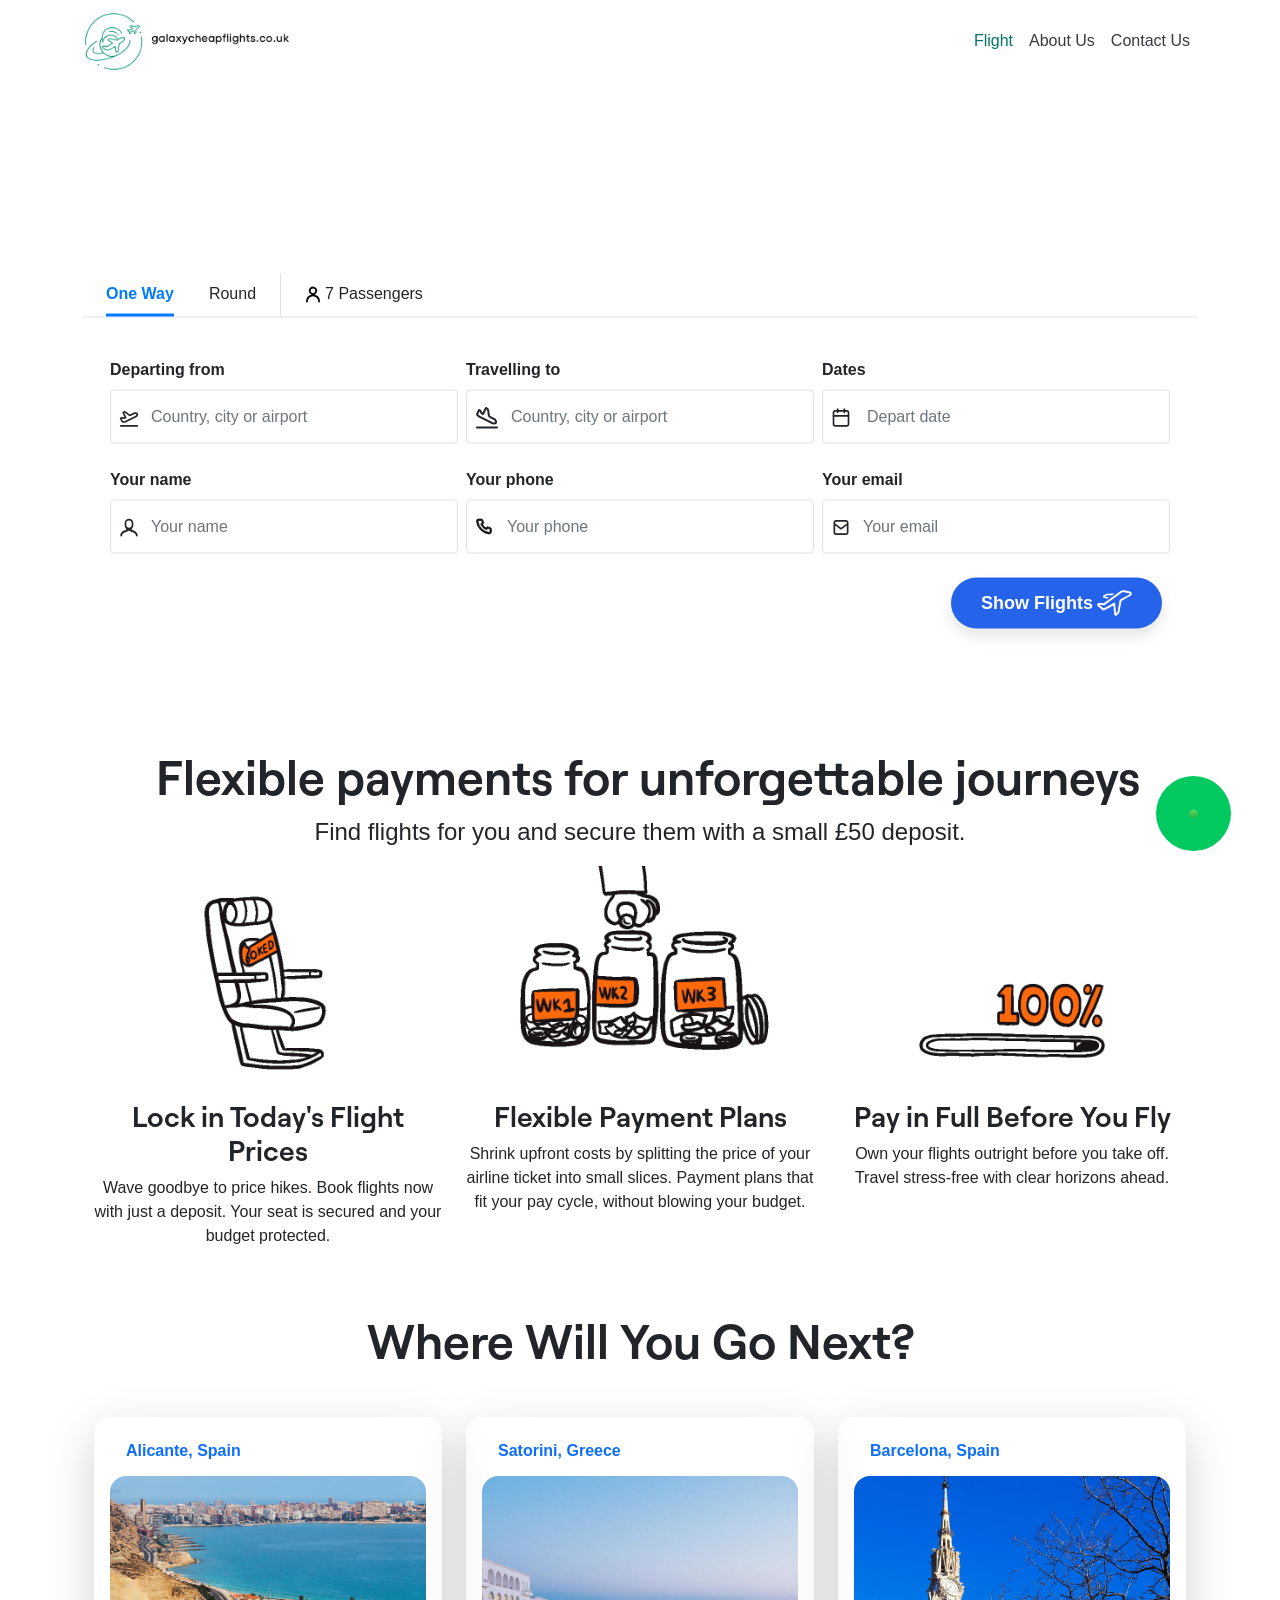
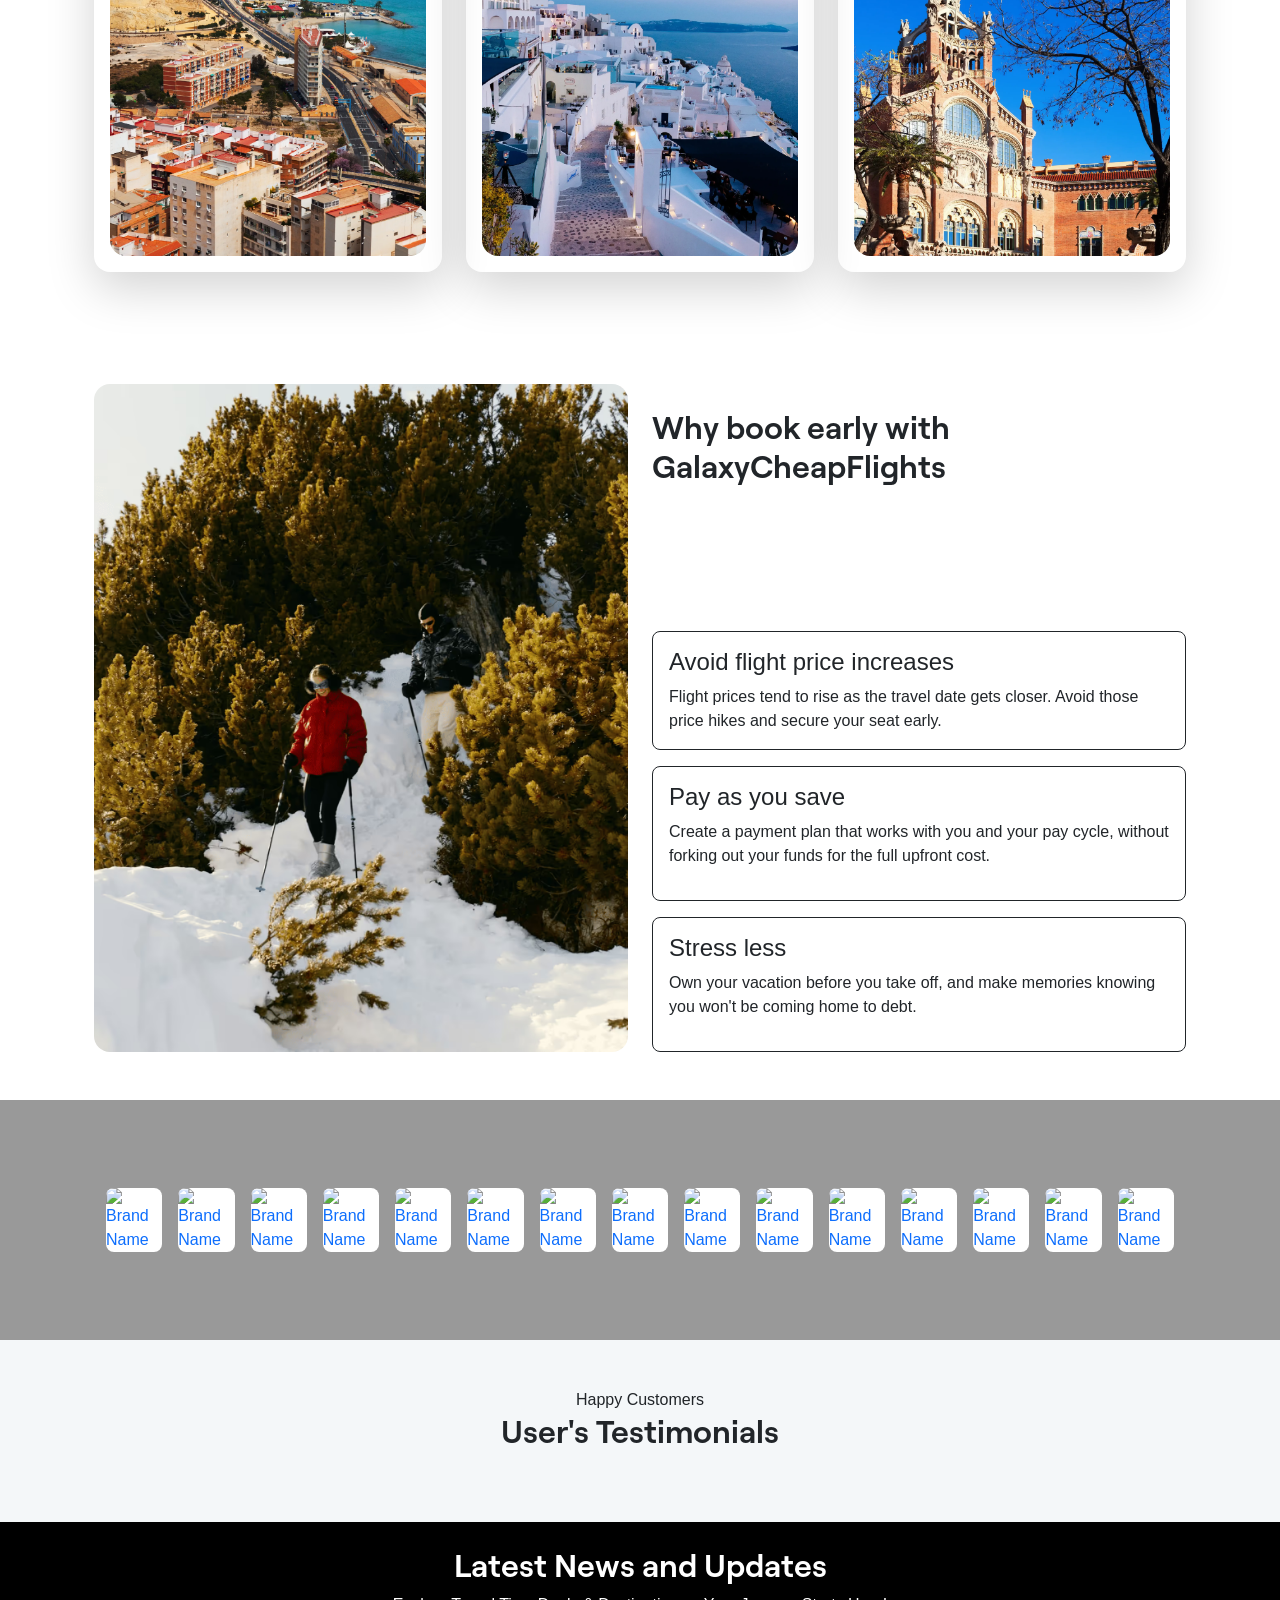
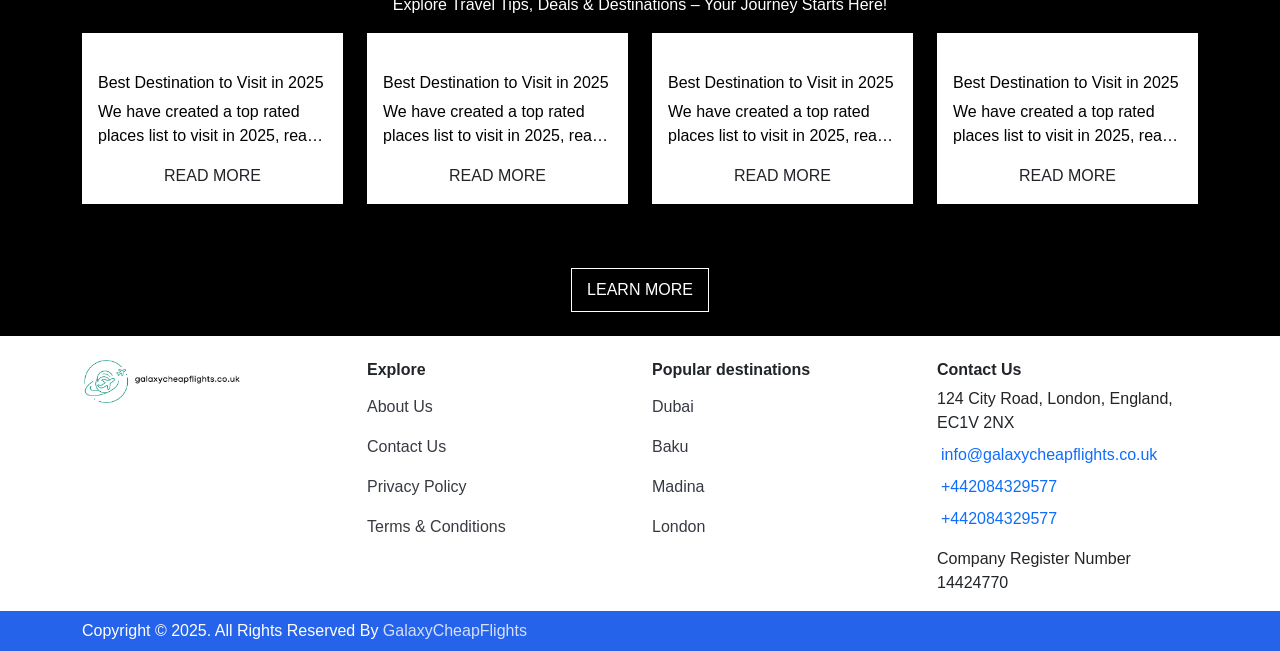
==== commit 50882982: "date picker added" ====
--- a/flyaway/index.html
+++ b/flyaway/index.html
@@ -19,6 +19,8 @@
     <link rel="stylesheet" href="front/owlcarousel/assets/owl.carousel.min.css">
     <link rel="stylesheet" href="front/owlcarousel/assets/owl.theme.default.min.css">
     <script src="front/js/bootstrap.bundle.min.js"></script>
+    <link rel="stylesheet" href="https://cdn.jsdelivr.net/npm/flatpickr/dist/flatpickr.min.css">
+<script src="https://cdn.jsdelivr.net/npm/flatpickr"></script>
     <script src="https://ajax.googleapis.com/ajax/libs/jquery/3.6.0/jquery.min.js"></script>
     <script src="front/js/custom.js"></script>
     <script src="https://kit.fontawesome.com/a59ab3dbeb.js" crossorigin="anonymous"></script>
@@ -424,11 +426,10 @@
                                             </span>
                                             <div class="row mx-0 flex-nowrap">
                                                 <div class="col px-1">
-                                                    <input type="text" id="departDate" onfocus="(this.type='date')"
-                                                        onblur="(this.type='text')" class="form-control"
+                                                    <input type="text" id="departDate" class="form-control"
                                                         placeholder="Depart date">
                                                 </div>
-                                                <div class="col px-1" id="returnDateContainer" style="display: block;">
+                                                <div class="col px-1" id="returnDateContainer" style="display: none;">
                                                     <input type="text" id="returnDate" onfocus="(this.type='date')"
                                                         onblur="(this.type='text')" class="form-control"
                                                         placeholder="Return date">
--- a/flyaway/front/css/style.css
+++ b/flyaway/front/css/style.css
@@ -246,12 +246,12 @@
 }
 
 .bookBtn {
-    background: var(--btnGradient);
+    background: var(--primaryBtn);
     color: #fff;
     border: none;
     width: 100%;
     border-radius: .3rem;
-    transition: background 5s linear;
+    transition: background 1s linear;
 }
 
 .bookBtn.whatsAppBtn {
@@ -261,7 +261,7 @@
 }
 
 .bookBtn:hover {
-    background: var(--btnGradientHover);
+    background: var(--primaryBtnHover);
 }
 
 .bookBtn.whatsAppBtn:hover {
